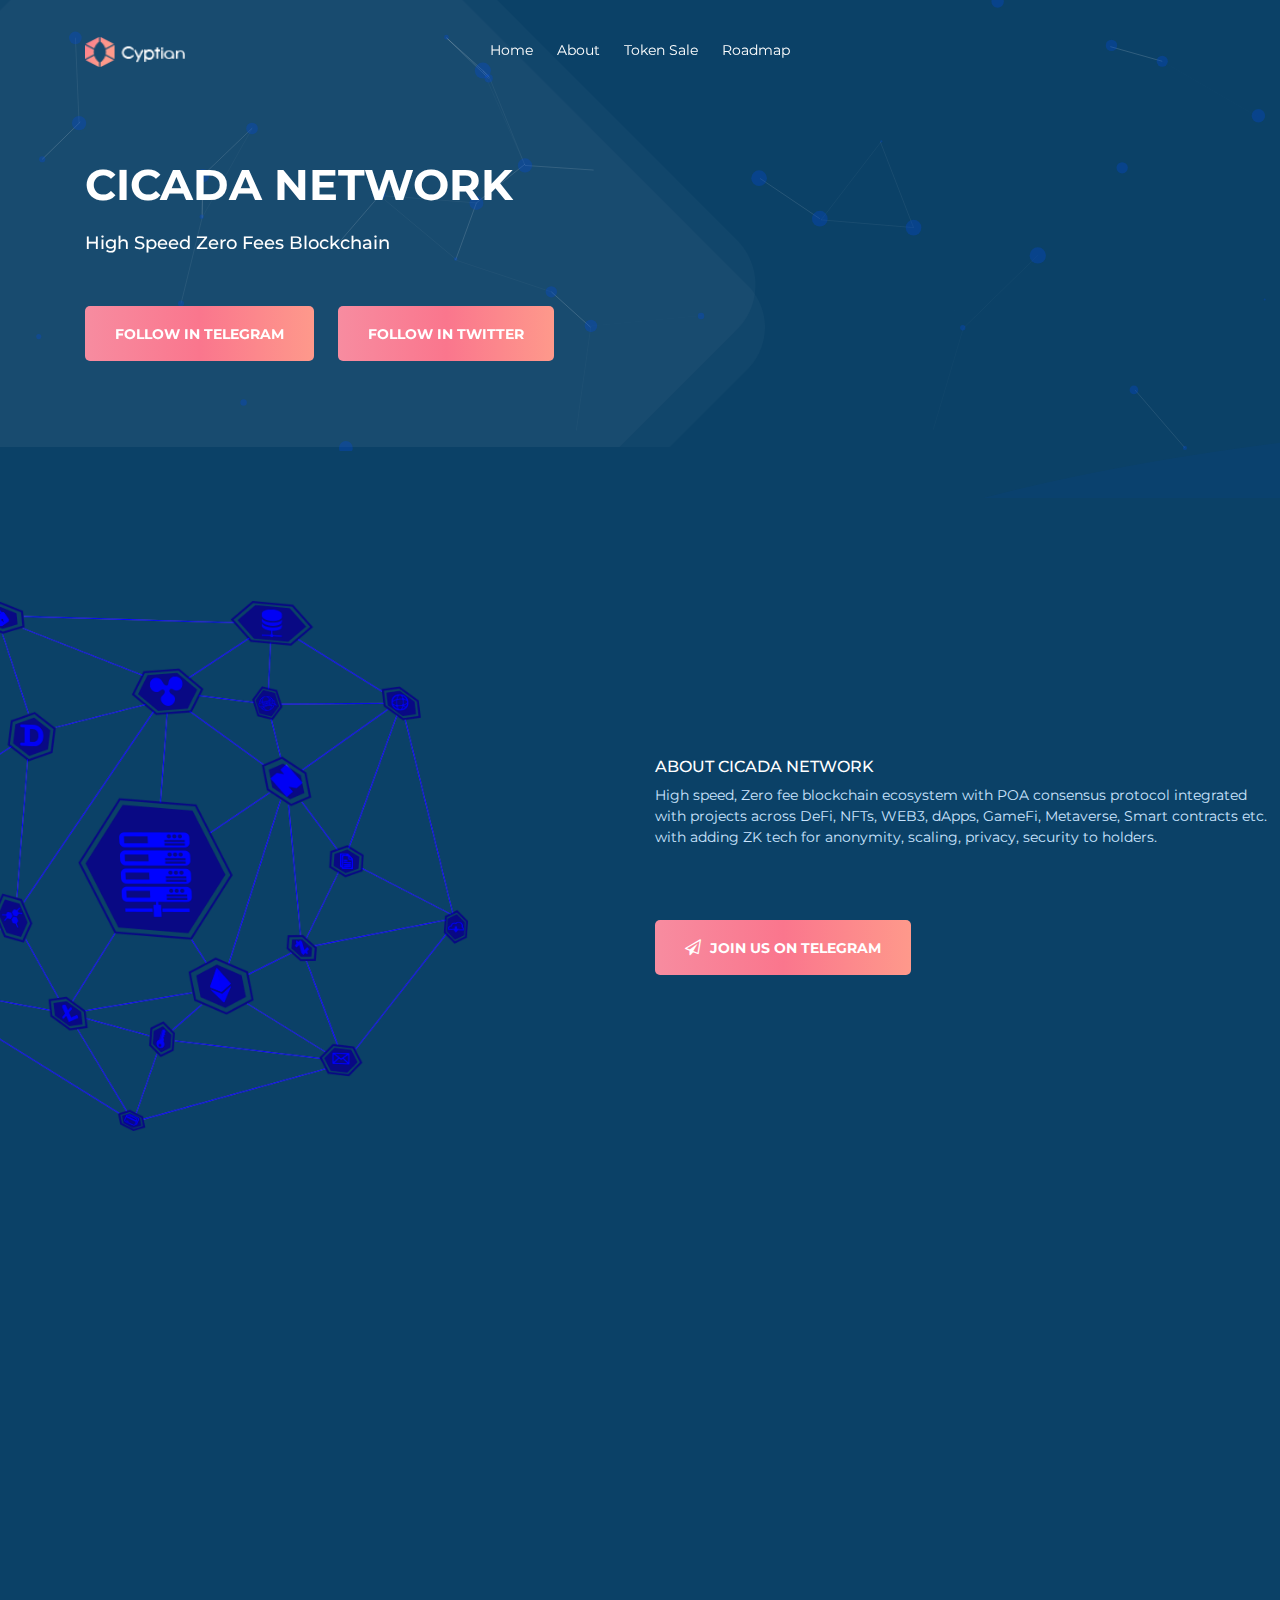
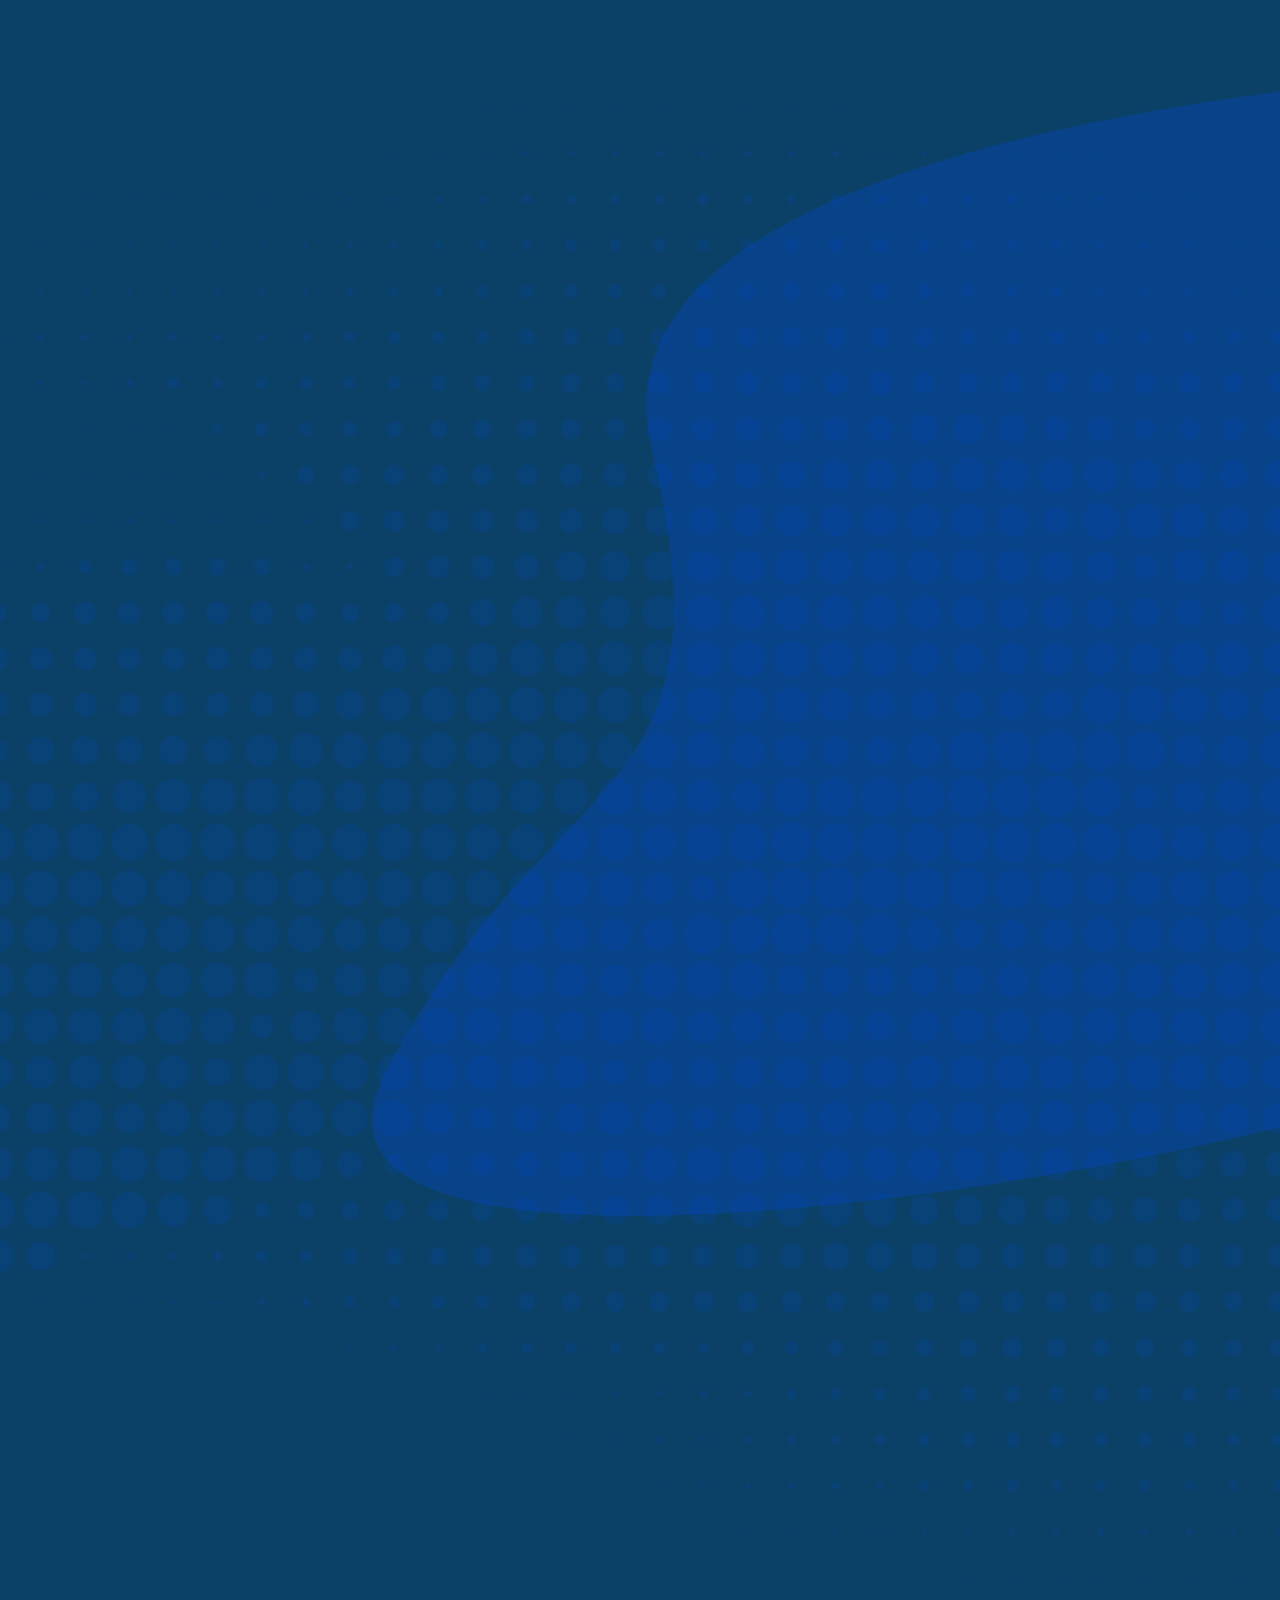
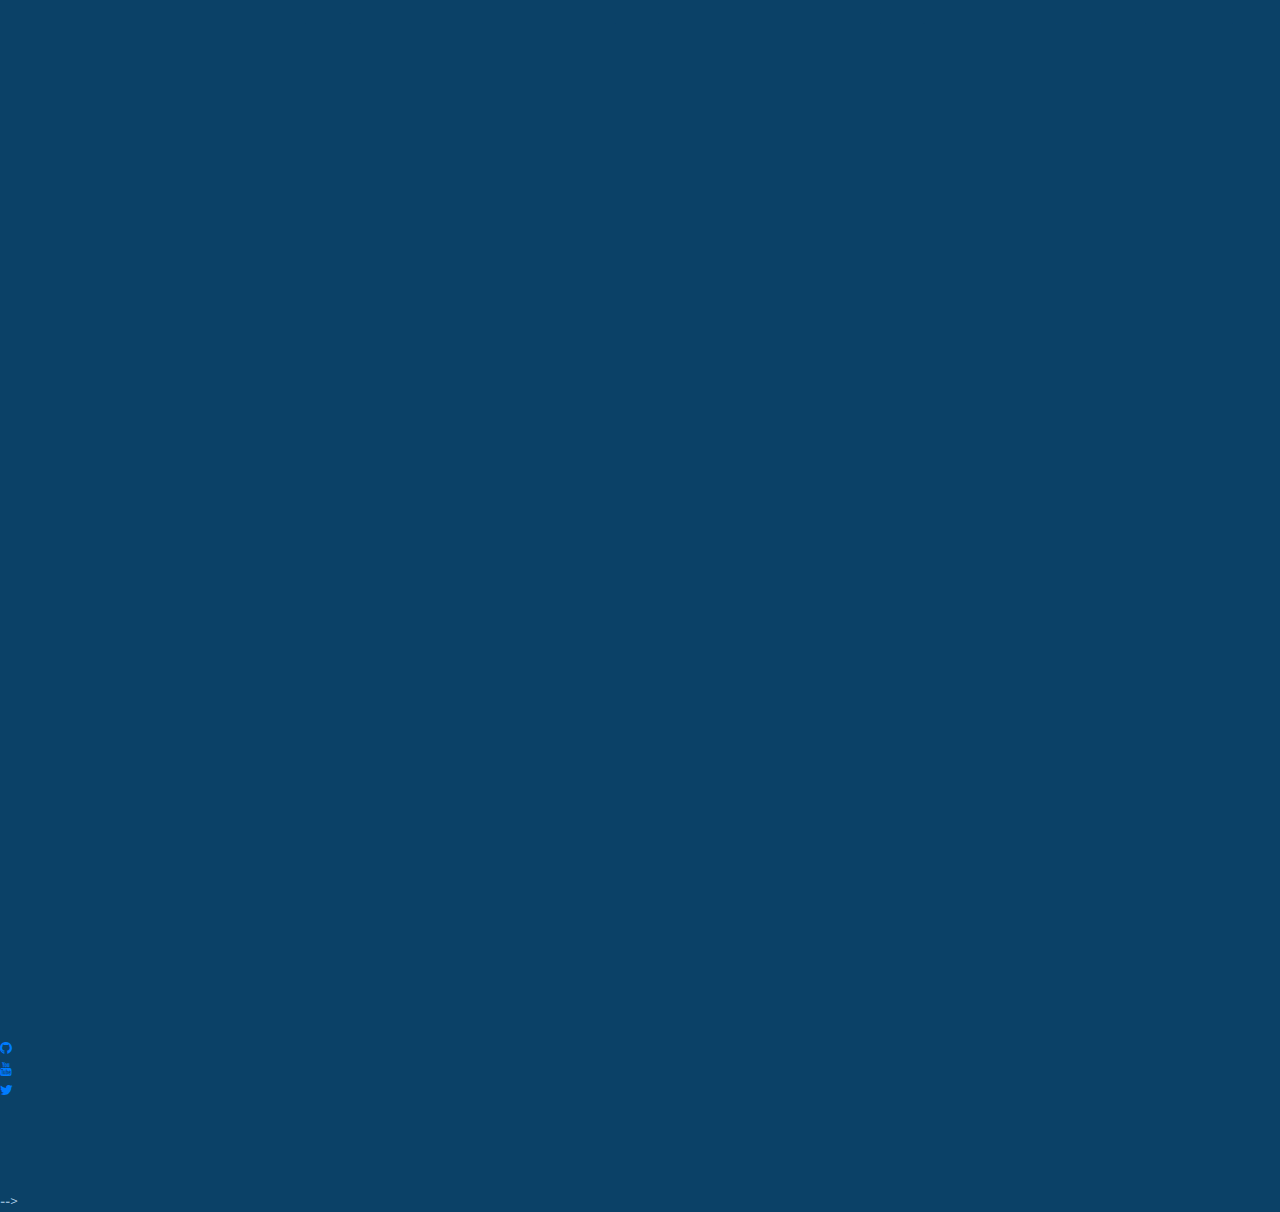
==== index.html @ 03ad87ea "107" ====
<!doctype html>
<html lang="en">
  <head>
    <title>Cyptian</title>
    <!-- Required meta tags -->
    <meta charset="utf-8">
    <meta name="viewport" content="width=device-width, initial-scale=1, shrink-to-fit=no">

    <!-- carousel CSS -->
    <link rel="stylesheet" href="assets/css/owl.carousel.min.css">
    <!--header icon CSS -->
    <link rel="icon" href="assets/img/fabicon.png">
    <!-- animations CSS -->
    <link rel="stylesheet" href="assets/css/animate.min.css">
    <!-- font-awsome CSS -->
    <link rel="stylesheet" href="assets/css/font-awesome.min.css">
    <!-- Bootstrap CSS -->
    <link rel="stylesheet" href="assets/css/bootstrap.min.css">
    <!-- mobile menu CSS -->
    <link rel="stylesheet" href="assets/css/slicknav.min.css">
    <!--css animation-->
    <link rel="stylesheet" href="assets/css/animation.css">
    <!--css animation-->
    <link rel="stylesheet" href="assets/css/material-design-iconic-font.min.css">
    <!-- style CSS -->
    <link rel="stylesheet" href="style.css">
    <!-- responsive CSS -->
    <link rel="stylesheet" href="assets/css/responsive.css">
  </head>
  <body>
    <!--header area start-->
    <div class="header-area wow fadeInDown header-absolate" id="nav" data-0="position:fixed;" data-top-top="position:fixed;top:0;" data-edge-strategy="set">
        <div class="container">
            <div class="row">
                <div class="col-4 d-block d-lg-none">
                    <div class="mobile-menu"></div>
                </div>
                <div class="col-4 col-lg-2 ">
                    <div class="logo-area">
                        <a href="#"><img src="assets/img/logo-top.png" alt=""></a>
                    </div>
                </div>
                <div class="col-4 col-lg-8 d-none d-lg-block">
                    <div class="main-menu text-center">
                        <nav>
                            <ul id="slick-nav">
                                <li><a class="scroll" href="#home">home</a>
                                    <!--<ul>
                                        <li><a href="index.html">Version 1</a></li>
                                        <li><a href="index2.html">Version 2</a></li>
                                        <li><a href="blog.html">blog</a></li>
                                        <li><a href="single-blog.html">single blog</a></li>
                                    </ul>-->
                                </li>
                                <li><a class="scroll" href="#about">About</a>
                                </li>
                                <!--<li><a class="scroll" href="#Paper">White Paper</a></li>-->
                                <li><a class="scroll" href="#token">Token Sale</a></li>
                                <li><a class="scroll" href="#roadmap">Roadmap</a></li>
                                <!--<li><a class="scroll" href="#team">Team</a></li>-->
                                <!--<li><a class="scroll" href="#apps">APP</a></li>-->
                                <!--<li><a class="scroll" href="#faq">FAQ</a></li>-->
                                <!--<li><a class="scroll" href="#contact">Contact</a></li>-->
                            </ul>
                        </nav>
                    </div>
                </div>
                <!--<div class="col-4 col-lg-2 text-right">
                    <a href="#" class="logibtn gradient-btn">login</a>
                </div>-->
                
            </div>
        </div>
    </div>
    <!--header area end-->
    
    <!--welcome area start-->
    <div class="welcome-area v2 wow fadeInUp" id="home">
        <div id="particles-js"></div>
        <div class="container">
            <div class="row">
                <div class="col-12 col-lg-6 align-self-center">
                    <div class="welcome-right">
                        <div class="welcome-text">
                             <h1>CICADA NETWORK </h1>
                            <h4>High Speed Zero Fees Blockchain</h4>
                        </div>
                        <div class="welcome-btn">
                            <a href="#" class="gradient-btn v2 mr-20">Follow in Telegram</a>
                            <a href="#" class="gradient-btn v2">Follow in twitter</a>
                        </div>
                    </div>
                </div>
                <div class="col-12 col-lg-5 offset-1">
                    <!--<div class="v2 welcome-progress">
                        <h4>ico ends in</h4>
                        <div class="progress-time">
                            <div class="row">
                               <div class="col">
                                   <span id="days" class="timeOne"></span>
                                   <h5>days</h5>
                               </div>
                               <div class="col">
                                   <span id="hours" class="timeTwo"></span>
                                   <h5>hours</h5>
                               </div>
                               <div class="col">
                                   <span id="minutes" class="timeTrhee"></span>
                                    <h5>minutes</h5>
                               </div>
                               <div class="col">
                                   <span id="seconds" class="timeFour"></span>
                                   <h5>seconds</h5>
                               </div>
                           </div>
                        </div>
                        <div class="space-10"></div>
                        <div class="prgress-bar">
                            <div class="row">
                                <div class="col">
                                    <div class="single-prgress-w">
                                        <p>goals</p>
                                    </div>
                                </div>
                                <div class="col">
                                    <div class="single-prgress-w text-right">
                                        <p>$ 100 m</p>
                                    </div>
                                </div>
                            </div>
                            <div class="progress v2">
                                <div class="progress-bar" role="progressbar" aria-valuenow="70" aria-valuemin="0" aria-valuemax="100" style="width:70%">
                                  <span class="sr-only">70% Complete</span>
                                </div>
                            </div>
                            <div class="row">
                                <div class="col">
                                    <div class="single-prgress-b">
                                        <p>BTC Collected : 120,250</p>
                                    </div>
                                </div>
                                <div class="col">
                                    <div class="single-prgress-b text-right">
                                        <p>Total : 250,000</p>
                                    </div>
                                </div>
                            </div>
                        </div>
                        <div class="space-10"></div>
                        <a href="#" class="gradient-btn">Invest in ico</a>
                    </div>-->
                </div>
            </div>
        </div>
    </div>
    <!--welcome area end-->

    <!--about area start-->
    <div class="about-area wow fadeInUp v2" id="about">
        <div class="space-30"></div>
        <div class="container">
            <div class="row">
                <!--<div class="col-12 text-center">
                    <div class="heading">
                        <h5>We are featured in</h5>
                    </div>-->
                    <div class="space-30"></div>
                </div>
            </div>
            <!--<div class="row">
                <div class="col-lg-12">
                    <div class="logo-carousel owl-carousel text-center">
                        <div class="single-logo-wrapper">
                            <div class="single-item">
                                <img src="assets/img/c-logo-1.png" alt="">
                            </div>
                        </div>
                        <div class="single-logo-wrapper">
                            <div class="single-item">
                                <img src="assets/img/c-logo-2.png" alt="">
                            </div>
                        </div>
                        <div class="single-logo-wrapper">
                            <div class="single-item">
                                <img src="assets/img/c-logo-3.png" alt="">
                            </div>
                        </div>
                        <div class="single-logo-wrapper">
                            <div class="single-item">
                                <img src="assets/img/c-logo-4.png" alt="">
                            </div>
                        </div>
                        <div class="single-logo-wrapper">
                            <div class="single-item">
                                <img src="assets/img/c-logo-5.png" alt="">
                            </div>
                        </div>
                        <div class="single-logo-wrapper">
                            <div class="single-item">
                                <img src="assets/img/c-logo-3.png" alt="">
                            </div>
                        </div>
                        <div class="single-logo-wrapper">
                            <div class="single-item">
                                <img src="assets/img/c-logo-2.png" alt="">
                            </div>
                        </div>
                        <div class="single-logo-wrapper">
                            <div class="single-item">
                                <img src="assets/img/c-logo-5.png" alt="">
                            </div>
                        </div>
                    </div>
                </div>-->
            </div>
            <div class="space-90"></div>
            <div class="row">
                <div class="col-12 col-md-6">
                    <div class="about-mid-img">
                        <img src="assets/img/about-left.png" alt="">
                    </div>
                </div>
                <div class="col-12 col-md-6 align-self-center">
                    <div class="heading">
                        <h5>About Cicada Network</h5>
                    </div>
                    <div class="about-mid-text">
                        <p>High speed, Zero fee blockchain ecosystem with POA consensus protocol integrated with projects across DeFi, NFTs, WEB3, dApps, GameFi, Metaverse, Smart contracts etc. with adding ZK tech for anonymity, scaling, privacy, security to holders.</p>
                        <div class="space-10"></div>
                        <p></p>
                    </div>
                    <div class="space-30"></div>
                    <a href="#" class="gradient-btn v2 about-btn"> <i class="fa fa-send-o"></i> join us on telegram</a>
                </div>
            </div>
        </div>
        <div class="space-90"></div>
    </div>
    <!--about area end-->

    <!--single about area start-->
    <div class="single-about-area wow fadeInUp">
        <div class="container">
            <div class="row">
                <div class="col-lg-4">
                    <a href="#" class="single-about">
                        <div class="single-about-img">
                            <img src="assets/img/about-icon-1.png" alt="">
                        </div>
                        <div class="single-about-text">
                            <h4>Cicada Chain</h4>
                            <p>High speed, Zero fee blockchain ecosystem with POA consensus protocol integrated with projects across DeFi, NFTs, WEB3, dApps, GameFi, Metaverse, Smart contracts etc. with adding ZK tech for anonymity, scaling, privacy, security to holders.</p>
                        </div>
                    </a>
                </div>
                <div class="col-lg-4">
                    <a href="#" class="single-about">
                        <div class="single-about-img">
                            <img src="assets/img/about-icon-2.png" alt="">
                        </div>
                        <div class="single-about-text">
                            <h4>Wallets</h4>
                            <p>Wallet will secure crypto assets by switching between coldwallet and hotwallet security by limiting the amount of time expose.</p>
                        </div>
                    </a>
                </div>
                <div class="col-lg-4">
                    <a href="#" class="single-about">
                        <div class="single-about-img">
                            <img src="assets/img/about-icon-3.png" alt="">
                        </div>
                        <div class="single-about-text">
                            <h4>Foundation</h4>
                            <p>Foundation funds new innovation from developers that beneficial for overall moonchain ecosystem and new market places. Will announce more after launch.</p>
                        </div>
                    </a>
                </div>
            </div>
        </div>
    </div>
    <!--single about area end-->

    <!--Documentation area start-->
<!--<div class="section-padding wow fadeInUp documentation-area" id="Paper">
        <div class="container">
            <div class="row">
                <div class="col-12 text-center">
                    <div class="heading">
                        <h5>Whitepaper</h5>
                        <div class="space-10"></div>
                        <h1>Download Documentation</h1>
                    </div>
                    <div class="space-60"></div>
                </div>
            </div>
            <div class="row text-center">
                <div class="col-6 col-lg">
                    <div class="single-document">
                        <div class="document-flag">
                            <img src="assets/img/flag-1.png" alt="">
                        </div>
                        <button class="single-document-text">
                            <span>English</span>
                        </button>
                    </div>
                </div>
                <div class="col-6 col-lg">
                    <div class="single-document">
                        <div class="document-flag">
                            <img src="assets/img/flag-2.png" alt="">
                        </div>
                        <button class="single-document-text">
                            <span>Spanish</span>
                        </button>
                    </div>
                </div>
                <div class="col-6 col-lg">
                    <div class="single-document">
                        <div class="document-flag">
                            <img src="assets/img/flag-3.png" alt="">
                        </div>
                        <button class="single-document-text">
                            <span>Russian</span>
                        </button>
                    </div>
                </div>
                <div class="col-6 col-lg">
                    <div class="single-document">
                        <div class="document-flag">
                            <img src="assets/img/flag-4.png" alt="">
                        </div>
                        <button class="single-document-text">
                            <span>Arabic</span>
                        </button>
                    </div>
                </div>
                <div class="col-6 col-lg">
                    <div class="single-document">
                        <div class="document-flag">
                            <img src="assets/img/flag-5.png" alt="">
                        </div>
                        <button class="single-document-text">
                            <span>Portuguese</span>
                        </button>
                    </div>
                </div>
            </div>
        </div>
    </div>-->
    <!--Documentation area end-->
    
    <!--distibution-bg start-->
    <div class="distibution-bg v2"> 
        <!---distibution area start-->
        <div class="distibution wow fadeInUp" id="token">
            <div class="container">
                <div class="row">
                    <div class="col-12 text-center">
                    <div class="heading">
                        <h5>Token Distribution</h5>
                        <div class="space-10"></div>
                        <h1>initial distibution</h1>
                    </div>
                    <div class="space-60"></div>
                </div>
                </div>
                <div class="row">
                    
                    <div class="col-6 text-right">
                        <div class="distibution-svg distibution-svg-1">
                            <img src="assets/img/token-top.png" alt="">
                        </div>
                    </div>
                    <div class="col-6">
                        <div class="distibution-d item-1">
                            <ul>
                                <li class="distibution-list-1"><span>3% </span>staking</li>
                                <li class="distibution-list-2"><span>3% </span>Liquidity Pool</li>
                                <li class="distibution-list-3"><span>5% </span>Branding & Marketing</li>
                                <li class="distibution-list-4"><span>2% </span>Development</li>
                            </ul>
                        </div>
                    </div>
                </div>
                <div class="space-90"></div>
                <div class="row">
                    <div class="col-12 text-center">
                    <div class="heading">
                        <h5>Sale breakdown</h5>
                        <div class="space-10"></div>
                        <h1>Token Sales Contribution</h1>
                    </div>
                    <div class="space-90"></div>
                </div>
                </div>
                <div class="row">
                    <div class="col-2 text-right">
                        <div class="distibution-d distibution-d-2">
                            <ul>
                                <li class="distibution-list-5"><span>40% </span>Partnership & CEX listing</li>
                                <li class="distibution-list-6"><span>35% </span>Pre Sale</li>
                                <li class="distibution-list-7"><span>15% </span>Liquidity Pool</li>
                                <li class="distibution-list-8"><span>7% </span>Private Sale</li>
                            </ul>
                        </div>
                    </div>
                    <div class="col-10">
                        <div class="distibution-svg distibution-svg-2">
                            <img src="assets/img/token-bottom.png" alt="">
                        </div>
                    </div>
                </div>
            </div>
            <div class="space-90"></div>
        </div>
        <!---distibution area end-->
    </div>
    <!--distibution-bg end-->

    <!--roadmap area start-->
    <div class="roadmap-area section-padding wow fadeInUp" id="roadmap">
        <div class="container">
            <div class="row">
                <div class="col-12 text-center">
                    <div class="heading">
                        <h5>history Timeline</h5>
                        <div class="space-10"></div>
                        <h1>Development Roadmap</h1>
                    </div>
                    <div class="space-60 d-none d-sm-block"></div>
                </div>
            </div>
        </div>
        <div class="container">
            <div class="roadmap-carousel owl-carousel">
                <div class="roadmap-item">
                    <div class="single-roadmap text-center road-left">
                        <div class="single-roadmap-img">
                            <img src="assets/img/roadmap-1.png" alt="">
                        </div>
                        <div class="space-30"></div>
                        <div class="roadmap-text">
                            
                            <div class="space-10"></div>
                            <h5>Website Launch</h5>
                            
                        </div>
                    </div>
                </div>
                <div class="roadmap-item align-self-center">
                    <div class="single-roadmap road-right">
                        <div class="row">
                            <div class="col-5 align-self-center">
                                <div class="single-roadmap-img">
                                    <img src="assets/img/roadmap-2.png" alt="">
                                </div>
                            </div>
                            <div class="col-7">
                                <div class="roadmap-text">
                                    
                                    <h5>Private Sale</h5>
                                    
                                </div>
                            </div>
                        </div>
                    </div>
                </div>
                <div class="roadmap-item">
                    <div class="single-roadmap text-center road-left">
                        <div class="single-roadmap-img">
                            <img src="assets/img/roadmap-4.png" alt="">
                        </div>
                        <div class="space-30"></div>
                        <div class="roadmap-text">
                           
                            <div class="space-10"></div>
                            <h5>Influencer Marketing</h5>
                           
                        </div>
                    </div>
                </div>
                <div class="roadmap-item align-self-center">
                    <div class="single-roadmap road-right">
                        <div class="row">
                            <div class="col-5 align-self-center">
                                <div class="single-roadmap-img">
                                    <img src="assets/img/roadmap-5.png" alt="">
                                </div>
                        
                            </div>
                            <div class="col-7">
                                <div class="roadmap-text">
                                   
                                    <h5>Contract Deployment</h5>
                                    
                                </div>
                            </div>
                        </div>
                    </div>
                </div>
                <div class="roadmap-item">
                    <div class="single-roadmap text-center road-left">
                        <div class="single-roadmap-img">
                            <img src="assets/img/roadmap-4.png" alt="">
                        </div>
                        <div class="space-30"></div>
                        <div class="roadmap-text">
                            
                            <div class="space-10"></div>
                            <h5>Pancake-Swap Listing</h5>
                            
                        </div>
                    </div>
                </div>
                <div class="roadmap-item align-self-center">
                    <div class="single-roadmap road-right">
                        <div class="row">
                            <div class="col-5 align-self-center">
                                <div class="single-roadmap-img">
                                    <img src="assets/img/roadmap-5.png" alt="">
                                </div>
                        
                            </div>
                            <div class="col-7">
                                <div class="roadmap-text">
                                    
                                    <h5>Testnet Launch</h5>
                                    
                                </div>
                            </div>
                        </div>
                    </div>
                </div>
            </div>
        </div>
    </div>
    <!--roadmap area end-->

    <!--team-bg-->
    <!--<div class="team-bg">
        <!--team area start-->
        <!--<div class="team-area wow fadeInUp section-padding" id="team">
            <div class="container">
                <div class="row">
                    <div class="col-12 text-center">
                        <div class="heading">
                            <h5>core team</h5>
                            <div class="space-10"></div>
                            <h1>Our Superman</h1>
                        </div>
                        <div class="space-60"></div>
                    </div>
                </div>
                <div class="row text-center">
                    <div class="col-12 col-md-6 col-lg-3">
                        <div class="single-team">
                            <div class="single-team-img">
                                <img src="assets/img/superman-1.jpg" alt="">
                            </div>
                            <div class="space-30"></div>
                            <div class="single-team-content">
                                <h3>William Delisle</h3>
                                <div class="space-10"></div>
                                <h6>FOUNDER & CEO</h6>
                            </div>
                            <div class="space-10"></div>
                            <div class="single-team-social">
                                <ul>
                                    <li><a class="ico-1" href="#"><i class="fa fa-linkedin"></i></a></li>
                                    <li><a class="ico-2" href="#"><i class="fa fa-dribbble"></i></a></li>
                                    <li><a class="ico-3" href="#"><i class="fa fa-twitter "></i></a></li>
                                </ul>
                            </div>
                        </div>
                    </div>
                    <div class="col-12 col-md-6 col-lg-3">
                        <div class="single-team">
                            <div class="single-team-img">
                                <img src="assets/img/superman-2.jpg" alt="">
                            </div>
                            <div class="space-30"></div>
                            <div class="single-team-content">
                                <h3>Julius Book</h3>
                                <div class="space-10"></div>
                                <h6>SOFTWARE ENGINEER</h6>
                            </div>
                            <div class="space-10"></div>
                            <div class="single-team-social">
                                <ul>
                                    <li><a class="ico-1" href="#"><i class="fa fa-linkedin"></i></a></li>
                                    <li><a class="ico-2" href="#"><i class="fa fa-dribbble"></i></a></li>
                                    <li><a class="ico-3" href="#"><i class="fa fa-twitter "></i></a></li>
                                </ul>
                            </div>
                        </div>
                    </div>
                    <div class="col-12 col-md-6 col-lg-3">
                        <div class="single-team">
                            <div class="single-team-img">
                                <img src="assets/img/superman-6.jpg" alt="">
                            </div>
                            <div class="space-30"></div>
                            <div class="single-team-content">
                                <h3>Jessica Blair</h3>
                                <div class="space-10"></div>
                                <h6>MARKETING ANALYST</h6>
                            </div>
                            <div class="space-10"></div>
                            <div class="single-team-social">
                                <ul>
                                    <li><a class="ico-1" href="#"><i class="fa fa-linkedin"></i></a></li>
                                    <li><a class="ico-2" href="#"><i class="fa fa-dribbble"></i></a></li>
                                    <li><a class="ico-3" href="#"><i class="fa fa-twitter "></i></a></li>
                                </ul>
                            </div>
                        </div>
                    </div>
                    <div class="col-12 col-md-6 col-lg-3">
                        <div class="single-team">
                            <div class="single-team-img">
                                <img src="assets/img/superman-7.jpg" alt="">
                            </div>
                            <div class="space-30"></div>
                            <div class="single-team-content">
                                <h3>Nancy Burns</h3>
                                <div class="space-10"></div>
                                <h6>Head of Design</h6>
                            </div>
                            <div class="space-10"></div>
                            <div class="single-team-social">
                                <ul>
                                    <li><a class="ico-1" href="#"><i class="fa fa-linkedin"></i></a></li>
                                    <li><a class="ico-2" href="#"><i class="fa fa-dribbble"></i></a></li>
                                    <li><a class="ico-3" href="#"><i class="fa fa-twitter "></i></a></li>
                                </ul>
                            </div>
                        </div>
                    </div>
                </div>
            </div>
        </div>
        <div class="team-area team small">
            <div class="container">
                <div class="row">
                    <div class="col-12 text-center">
                        <div class="heading">
                            <h5>Advisory  team</h5>
                            <div class="space-10"></div>
                            <h1>Advisory Board</h1>
                        </div>
                        <div class="space-60"></div>
                    </div>
                </div>
                <div class="row text-center">
                    <div class="col-12 col-md-6 col-lg-3">
                        <div class="single-team">
                            <div class="single-team-img">
                                <img src="assets/img/superman-4.jpg" alt="">
                            </div>
                            <div class="space-30"></div>
                            <div class="single-team-content">
                                <h3>Tricia Morgan</h3>
                                <div class="space-10"></div>
                                <h6>ADVISOR</h6>
                            </div>
                            <div class="space-10"></div>
                            <div class="single-team-social">
                                <ul>
                                    <li><a class="ico-1" href="#"><i class="fa fa-linkedin"></i></a></li>
                                    <li><a class="ico-2" href="#"><i class="fa fa-dribbble"></i></a></li>
                                    <li><a class="ico-3" href="#"><i class="fa fa-twitter "></i></a></li>
                                </ul>
                            </div>
                        </div>
                    </div>
                    <div class="col-12 col-md-6 col-lg-3">
                        <div class="single-team">
                            <div class="single-team-img">
                                <img src="assets/img/superman-5.jpg" alt="">
                            </div>
                            <div class="space-30"></div>
                            <div class="single-team-content">
                                <h3>Kent Ransom</h3>
                                <div class="space-10"></div>
                                <h6>ADVISOR</h6>
                            </div>
                            <div class="space-10"></div>
                            <div class="single-team-social">
                                <ul>
                                    <li><a class="ico-1" href="#"><i class="fa fa-linkedin"></i></a></li>
                                    <li><a class="ico-2" href="#"><i class="fa fa-dribbble"></i></a></li>
                                    <li><a class="ico-3" href="#"><i class="fa fa-twitter "></i></a></li>
                                </ul>
                            </div>
                        </div>
                    </div>
                    <div class="col-12 col-md-6 col-lg-3">
                        <div class="single-team">
                            <div class="single-team-img">
                                <img src="assets/img/superman-6.jpg" alt="">
                            </div>
                            <div class="space-30"></div>
                            <div class="single-team-content">
                                <h3>Edward Schultz</h3>
                                <div class="space-10"></div>
                                <h6>ADVISOR</h6>
                            </div>
                            <div class="space-10"></div>
                            <div class="single-team-social">
                                <ul>
                                    <li><a class="ico-1" href="#"><i class="fa fa-linkedin"></i></a></li>
                                    <li><a class="ico-2" href="#"><i class="fa fa-dribbble"></i></a></li>
                                    <li><a class="ico-3" href="#"><i class="fa fa-twitter "></i></a></li>
                                </ul>
                            </div>
                        </div>
                    </div>
                    <div class="col-12 col-md-6 col-lg-3">
                        <div class="single-team">
                            <div class="single-team-img">
                                <img src="assets/img/superman-7.jpg" alt="">
                            </div>
                            <div class="space-30"></div>
                            <div class="single-team-content">
                                <h3>Betty Cyr</h3>
                                <div class="space-10"></div>
                                <h6>ADVISOR</h6>
                            </div>
                            <div class="space-10"></div>
                            <div class="single-team-social">
                                <ul>
                                    <li><a class="ico-1" href="#"><i class="fa fa-linkedin"></i></a></li>
                                    <li><a class="ico-2" href="#"><i class="fa fa-dribbble"></i></a></li>
                                    <li><a class="ico-3" href="#"><i class="fa fa-twitter "></i></a></li>
                                </ul>
                            </div>
                        </div>
                    </div>
                </div>
            </div>
            <div class="space-30"></div>
        </div>
        <!--team area end-->

        <!--apps area start-->
        <!--<div class="apps-area section-padding wow fadeInUp" id="apps">
            <div class="container">
                <div class="row">
                    <div class="col-12 col-lg-5 offset-1 align-self-center">
                        <div class="heading">
                            <h5>Advisory  team</h5>
                            <h1>Advisory Board</h1>
                            <div class="space-20"></div>
                            <p>Swimming hundreds of feet beneath the ocean’s surface in many parts of the world are prolific architects called giant larvaceans. These zooplankton are not particularly giant themselves  but every day, they construct one or more spacious houses that can exceed . </p>
                            <p>The recording starts with the patter of a summer squall. Later, a drifting tone like that of a not-quite-tuned-in radio station rises and for a while drowns out the patter.</p>
                        </div>
                        <div class="space-30"></div>
                        <a href="#" class="gradient-btn apps-btn"> <i class="zmdi zmdi-google-play"></i>Google Playstore</a>

                        <a href="#" class="gradient-btn apps-btn apps-btn-2"> <i class="zmdi zmdi-apple"></i>Apple Appstore</a>
                    </div>
                    <div class="col-12 col-lg-5 offset-1">
                        <div class="apps-img">
                            <img src="assets/img/Mobile.png" alt="">
                        </div>
                    </div>
                </div>
            </div>
        </div>-->
        <!--apps area end-->

        <!--faq area start-->
        <!--<div class="faq-area wow fadeInUp v2" id="faq">
            <div class="container">
                <div class="row">
                    <div class="col-12 text-center">
                    <div class="heading">
                        <h5>faq</h5>
                        <div class="space-10"></div>
                        <h1>Frequently Asked Questions </h1>
                    </div>
                    <div class="space-60"></div>
                </div>
                </div>
                <div class="row">
                    <div class="col-12 text-center">
                        <div class="faq-list">
                            <ul class="nav nav-pills" id="pills-tab">
                                <li><a class="active" data-toggle="pill" href="#one">General Questions</a></li>
                                <li><a data-toggle="pill" href="#two">ico</a></li>
                                <li><a data-toggle="pill" href="#three">token</a></li>
                                <li><a data-toggle="pill" href="#four">Cryptocurrency</a></li>
                            </ul>
                        </div>
                    </div>
                </div>
                <div class="space-50"></div>
            </div>
                <div class="tab-content">
                    <div class="tab-pane fade show active" id="one" role="tabpanel">
                        <div class="container">
                            <div class="row">
                                <div class="col-12 col-md-10 offset-1">
                                    <div class="faq-collups">
                                        <div id="accordion">
                                            <div class="card">
                                                <div class="card-header">
                                                    <h5 class="mb-0">
                                                    <button class="btn btn-link" data-toggle="collapse" data-target="#collapse1" aria-expanded="true">
                                                    How to trade cryptocurrencies ?
                                                    </button>
                                                    </h5>
                                                </div>

                                                <div id="collapse1" class="collapse show" data-parent="#accordion">
                                                <div class="card-body">
                                                <p>A putrid, nicotine-shaded mist loomed over Beijing on Thursday after a massive sandstorm slammed into the Chinese capital bringing the latest airpocalypse to this smog-choked city. Dozens of flights were reportedly cancelled at Beijing’s airport, the world’s second busiest, and authorities urged residents to stay indoors after levels of PM10, a tiny inhalable particle linked to a variety of lung complaints.</p>
                                                </div>
                                                </div>
                                            </div>
                                            <div class="card">
                                                <div class="card-header">
                                                    <h5 class="mb-0">
                                                    <button class="btn btn-link" data-toggle="collapse" data-target="#collapse2" aria-expanded="false">
                                                    The risks of investing in ICO ?
                                                    </button>
                                                    </h5>
                                                </div>

                                                <div id="collapse2" class="collapse" data-parent="#accordion">
                                                <div class="card-body">
                                                <p>A putrid, nicotine-shaded mist loomed over Beijing on Thursday after a massive sandstorm slammed into the Chinese capital bringing the latest airpocalypse to this smog-choked city. Dozens of flights were reportedly cancelled at Beijing’s airport, the world’s second busiest, and authorities urged residents to stay indoors after levels of PM10, a tiny inhalable particle linked to a variety of lung complaints.</p>
                                                </div>
                                                </div>
                                            </div>
                                            <div class="card">
                                                <div class="card-header">
                                                    <h5 class="mb-0">
                                                    <button class="btn btn-link" data-toggle="collapse" data-target="#collapse3" aria-expanded="false">
                                                    How to run an ICO ? Why should you invest ?
                                                    </button>
                                                    </h5>
                                                </div>

                                                <div id="collapse3" class="collapse" data-parent="#accordion">
                                                <div class="card-body">
                                                <p>A putrid, nicotine-shaded mist loomed over Beijing on Thursday after a massive sandstorm slammed into the Chinese capital bringing the latest airpocalypse to this smog-choked city. Dozens of flights were reportedly cancelled at Beijing’s airport, the world’s second busiest, and authorities urged residents to stay indoors after levels of PM10, a tiny inhalable particle linked to a variety of lung complaints.</p>
                                                </div>
                                                </div>
                                            </div>
                                            <div class="card">
                                                <div class="card-header">
                                                    <h5 class="mb-0">
                                                    <button class="btn btn-link" data-toggle="collapse" data-target="#collapse4" aria-expanded="false">
                                                    If you could have any kind of pet, what would you choose?
                                                    </button>
                                                    </h5>
                                                </div>

                                                <div id="collapse4" class="collapse" data-parent="#accordion">
                                                <div class="card-body">
                                                <p>A putrid, nicotine-shaded mist loomed over Beijing on Thursday after a massive sandstorm slammed into the Chinese capital bringing the latest airpocalypse to this smog-choked city. Dozens of flights were reportedly cancelled at Beijing’s airport, the world’s second busiest, and authorities urged residents to stay indoors after levels of PM10, a tiny inhalable particle linked to a variety of lung complaints.</p>
                                                </div>
                                                </div>
                                            </div>
                                        </div>
                                    </div>
                                </div>
                            </div>
                        </div>
                    </div>
                    <div class="tab-pane fade" id="two" role="tabpanel">
                        <div class="container">
                            <div class="row">
                                <div class="col-10 offset-1">
                                    <div class="faq-collups">
                                        <div id="parrent2">
                                            <div class="card">
                                                <div class="card-header">
                                                    <h5 class="mb-0">
                                                    <button class="btn btn-link" data-toggle="collapse" data-target="#collapse5" aria-expanded="true">
                                                    How to trade cryptocurrencies ?
                                                    </button>
                                                    </h5>
                                                </div>

                                                <div id="collapse5" class="collapse show" data-parent="#parrent2">
                                                <div class="card-body">
                                                <p>A putrid, nicotine-shaded mist loomed over Beijing on Thursday after a massive sandstorm slammed into the Chinese capital bringing the latest airpocalypse to this smog-choked city. Dozens of flights were reportedly cancelled at Beijing’s airport, the world’s second busiest, and authorities urged residents to stay indoors after levels of PM10, a tiny inhalable particle linked to a variety of lung complaints.</p>
                                                </div>
                                                </div>
                                            </div>
                                            <div class="card">
                                                <div class="card-header">
                                                    <h5 class="mb-0">
                                                    <button class="btn btn-link" data-toggle="collapse" data-target="#collapse6" aria-expanded="false">
                                                    The risks of investing in ICO ?
                                                    </button>
                                                    </h5>
                                                </div>

                                                <div id="collapse6" class="collapse" data-parent="#parrent2">
                                                <div class="card-body">
                                                <p>A putrid, nicotine-shaded mist loomed over Beijing on Thursday after a massive sandstorm slammed into the Chinese capital bringing the latest airpocalypse to this smog-choked city. Dozens of flights were reportedly cancelled at Beijing’s airport, the world’s second busiest, and authorities urged residents to stay indoors after levels of PM10, a tiny inhalable particle linked to a variety of lung complaints.</p>
                                                </div>
                                                </div>
                                            </div>
                                            <div class="card">
                                                <div class="card-header">
                                                    <h5 class="mb-0">
                                                    <button class="btn btn-link" data-toggle="collapse" data-target="#collapse7" aria-expanded="false">
                                                    How to run an ICO ? Why should you invest ?
                                                    </button>
                                                    </h5>
                                                </div>

                                                <div id="collapse7" class="collapse" data-parent="#parrent2">
                                                <div class="card-body">
                                                <p>A putrid, nicotine-shaded mist loomed over Beijing on Thursday after a massive sandstorm slammed into the Chinese capital bringing the latest airpocalypse to this smog-choked city. Dozens of flights were reportedly cancelled at Beijing’s airport, the world’s second busiest, and authorities urged residents to stay indoors after levels of PM10, a tiny inhalable particle linked to a variety of lung complaints.</p>
                                                </div>
                                                </div>
                                            </div>
                                            <div class="card">
                                                <div class="card-header">
                                                    <h5 class="mb-0">
                                                    <button class="btn btn-link" data-toggle="collapse" data-target="#collapse8" aria-expanded="false">
                                                    If you could have any kind of pet, what would you choose?
                                                    </button>
                                                    </h5>
                                                </div>

                                                <div id="collapse8" class="collapse" data-parent="#parrent2">
                                                <div class="card-body">
                                                <p>A putrid, nicotine-shaded mist loomed over Beijing on Thursday after a massive sandstorm slammed into the Chinese capital bringing the latest airpocalypse to this smog-choked city. Dozens of flights were reportedly cancelled at Beijing’s airport, the world’s second busiest, and authorities urged residents to stay indoors after levels of PM10, a tiny inhalable particle linked to a variety of lung complaints.</p>
                                                </div>
                                                </div>
                                            </div>
                                        </div>
                                    </div>
                                </div>
                            </div>
                        </div>
                    </div>
                    <div class="tab-pane fade" id="three" role="tabpanel">
                        <div class="container">
                            <div class="row">
                                <div class="col-10 offset-1">
                                    <div class="faq-collups">
                                        <div id="parrent3">
                                            <div class="card">
                                                <div class="card-header">
                                                    <h5 class="mb-0">
                                                    <button class="btn btn-link" data-toggle="collapse" data-target="#collapse9" aria-expanded="true">
                                                    How to trade cryptocurrencies ?
                                                    </button>
                                                    </h5>
                                                </div>

                                                <div id="collapse9" class="collapse show" data-parent="#parrent3">
                                                <div class="card-body">
                                                <p>A putrid, nicotine-shaded mist loomed over Beijing on Thursday after a massive sandstorm slammed into the Chinese capital bringing the latest airpocalypse to this smog-choked city. Dozens of flights were reportedly cancelled at Beijing’s airport, the world’s second busiest, and authorities urged residents to stay indoors after levels of PM10, a tiny inhalable particle linked to a variety of lung complaints.</p>
                                                </div>
                                                </div>
                                            </div>
                                            <div class="card">
                                                <div class="card-header">
                                                    <h5 class="mb-0">
                                                    <button class="btn btn-link" data-toggle="collapse" data-target="#collapse10" aria-expanded="false">
                                                    The risks of investing in ICO ?
                                                    </button>
                                                    </h5>
                                                </div>

                                                <div id="collapse10" class="collapse" data-parent="#parrent3">
                                                <div class="card-body">
                                                <p>A putrid, nicotine-shaded mist loomed over Beijing on Thursday after a massive sandstorm slammed into the Chinese capital bringing the latest airpocalypse to this smog-choked city. Dozens of flights were reportedly cancelled at Beijing’s airport, the world’s second busiest, and authorities urged residents to stay indoors after levels of PM10, a tiny inhalable particle linked to a variety of lung complaints.</p>
                                                </div>
                                                </div>
                                            </div>
                                            <div class="card">
                                                <div class="card-header">
                                                    <h5 class="mb-0">
                                                    <button class="btn btn-link" data-toggle="collapse" data-target="#collapse11" aria-expanded="false">
                                                    How to run an ICO ? Why should you invest ?
                                                    </button>
                                                    </h5>
                                                </div>

                                                <div id="collapse11" class="collapse" data-parent="#parrent3">
                                                <div class="card-body">
                                                <p>A putrid, nicotine-shaded mist loomed over Beijing on Thursday after a massive sandstorm slammed into the Chinese capital bringing the latest airpocalypse to this smog-choked city. Dozens of flights were reportedly cancelled at Beijing’s airport, the world’s second busiest, and authorities urged residents to stay indoors after levels of PM10, a tiny inhalable particle linked to a variety of lung complaints.</p>
                                                </div>
                                                </div>
                                            </div>
                                            <div class="card">
                                                <div class="card-header">
                                                    <h5 class="mb-0">
                                                    <button class="btn btn-link" data-toggle="collapse" data-target="#collapse12" aria-expanded="false">
                                                    If you could have any kind of pet, what would you choose?
                                                    </button>
                                                    </h5>
                                                </div>

                                                <div id="collapse12" class="collapse" data-parent="#parrent3">
                                                <div class="card-body">
                                                <p>A putrid, nicotine-shaded mist loomed over Beijing on Thursday after a massive sandstorm slammed into the Chinese capital bringing the latest airpocalypse to this smog-choked city. Dozens of flights were reportedly cancelled at Beijing’s airport, the world’s second busiest, and authorities urged residents to stay indoors after levels of PM10, a tiny inhalable particle linked to a variety of lung complaints.</p>
                                                </div>
                                                </div>
                                            </div>
                                        </div>
                                    </div>
                                </div>
                            </div>
                        </div>
                    </div>
                    <div class="tab-pane fade" id="four" role="tabpanel">
                        <div class="container">
                            <div class="row">
                                <div class="col-10 offset-1">
                                    <div class="faq-collups">
                                        <div id="parrent4">
                                            <div class="card">
                                                <div class="card-header">
                                                    <h5 class="mb-0">
                                                    <button class="btn btn-link" data-toggle="collapse" data-target="#collapse13" aria-expanded="true">
                                                    How to trade cryptocurrencies ?
                                                    </button>
                                                    </h5>
                                                </div>

                                                <div id="collapse13" class="collapse show"  data-parent="#parrent4">
                                                <div class="card-body">
                                                <p>A putrid, nicotine-shaded mist loomed over Beijing on Thursday after a massive sandstorm slammed into the Chinese capital bringing the latest airpocalypse to this smog-choked city. Dozens of flights were reportedly cancelled at Beijing’s airport, the world’s second busiest, and authorities urged residents to stay indoors after levels of PM10, a tiny inhalable particle linked to a variety of lung complaints.</p>
                                                </div>
                                                </div>
                                            </div>
                                            <div class="card">
                                                <div class="card-header">
                                                    <h5 class="mb-0">
                                                    <button class="btn btn-link" data-toggle="collapse" data-target="#collapse14" aria-expanded="false">
                                                    The risks of investing in ICO ?
                                                    </button>
                                                    </h5>
                                                </div>

                                                <div id="collapse14" class="collapse" data-parent="#parrent4">
                                                <div class="card-body">
                                                <p>A putrid, nicotine-shaded mist loomed over Beijing on Thursday after a massive sandstorm slammed into the Chinese capital bringing the latest airpocalypse to this smog-choked city. Dozens of flights were reportedly cancelled at Beijing’s airport, the world’s second busiest, and authorities urged residents to stay indoors after levels of PM10, a tiny inhalable particle linked to a variety of lung complaints.</p>
                                                </div>
                                                </div>
                                            </div>
                                            <div class="card">
                                                <div class="card-header">
                                                    <h5 class="mb-0">
                                                    <button class="btn btn-link" data-toggle="collapse" data-target="#collapse15" aria-expanded="false">
                                                    How to run an ICO ? Why should you invest ?
                                                    </button>
                                                    </h5>
                                                </div>

                                                <div id="collapse15" class="collapse" data-parent="#parrent4">
                                                <div class="card-body">
                                                <p>A putrid, nicotine-shaded mist loomed over Beijing on Thursday after a massive sandstorm slammed into the Chinese capital bringing the latest airpocalypse to this smog-choked city. Dozens of flights were reportedly cancelled at Beijing’s airport, the world’s second busiest, and authorities urged residents to stay indoors after levels of PM10, a tiny inhalable particle linked to a variety of lung complaints.</p>
                                                </div>
                                                </div>
                                            </div>
                                            <div class="card">
                                                <div class="card-header">
                                                    <h5 class="mb-0">
                                                    <button class="btn btn-link" data-toggle="collapse" data-target="#collapse16" aria-expanded="false">
                                                    If you could have any kind of pet, what would you choose?
                                                    </button>
                                                    </h5>
                                                </div>

                                                <div id="collapse16" class="collapse" data-parent="#parrent4">
                                                <div class="card-body">
                                                <p>A putrid, nicotine-shaded mist loomed over Beijing on Thursday after a massive sandstorm slammed into the Chinese capital bringing the latest airpocalypse to this smog-choked city. Dozens of flights were reportedly cancelled at Beijing’s airport, the world’s second busiest, and authorities urged residents to stay indoors after levels of PM10, a tiny inhalable particle linked to a variety of lung complaints.</p>
                                                </div>
                                                </div>
                                            </div>
                                        </div>
                                    </div>
                                </div>
                            </div>
                        </div>
                    </div>
                </div>
            <div class="space-90"></div>
        </div>-->
        <!--faq area end-->
    <!--</div>-->
    <!--team bg area end-->

    <!--community area start-->
    <!--<div class="community-area v2 wow fadeInUp section-padding" id="contact">
        <div class="container">
            <div class="row">
                <div class="col-12 text-center">
                    <div class="heading">
                        <h5>contact</h5>
                        <div class="space-10"></div>
                        <h1>Drop Your Message</h1>
                    </div>
                    <div class="space-60"></div>
                </div>
            </div>
            <div class="row">
                <div class="col-lg-5 offset-2">
                    <div class="contact-form">
                        <form action="#">
                            <input type="text" placeholder="your name">
                            <div class="space-20"></div>
                            <input type="email" placeholder="your email">
                            <div class="space-20"></div>
                            <textarea name="text" id="message" cols="30" placeholder="Write your message" rows="5"></textarea>
                        </form>
                        <div class="space-20"></div>
                        <a href="#" class="gradient-btn v2">Send message</a>
                    </div>
                </div>
                <div class="col-lg-5">
                    <div class="contact-details">
                        <div class="single-details">
                            <small>For general enquires</small>
                            <div class="space-10"></div>
                            <a href="#">info@cyptian.com</a>
                        </div>
                        <div class="space-30"></div>
                        <div class="single-details">
                            <small>For general enquires</small>
                            <div class="space-10"></div>
                            <a href="#">info@cyptian.com</a>
                        </div>
                        <div class="space-30"></div>
                        <div class="single-details">
                            <small>anything else? just call us</small>
                            <div class="space-10"></div>
                            <a href="#">22588 268 2563 584</a>
                        </div>
                    </div>
                </div>
            </div>-->
            <!--<div class="space-90"></div>
            <div class="row">
                <div class="col-12 text-center">
                    <div class="heading">
                        <h1>Join our community</h1>
                    </div>
                    <div class="space-60"></div>
                </div>
            </div>-->
            <!--<div class="row">
                <div class="col-10">
                    <div class="single-community text-center">
                        <ul>
                            <li>
                            <!--<a class="google-plus" href="#"><i class="fa fa-google-plus"></i></a> </li>-->
                            <!--<li><a class="linkedin" href="#"><i class="fa fa-linkedin"></i></a></li>-->
                            <!--<li><a class="dribbble" href="#"><i class="fa fa-dribbble"></i></a></li>-->
                            <li><a class="github" href="#"><i class="fa fa-github"></i></a></li>
                            <!--<li><a class="behance" href="#"><i class="fa fa-behance"></i></a></li>-->
                            <li><a class="youtube" href="#"><i class="fa fa-youtube"></i></a></li>
                            <li><a class="twitter" href="#"><i class="fa fa-twitter"></i></a></li>
                            <!--<li><a class="flickr" href="#"><i class="fa fa-flickr"></i></a></li>-->
                        </ul>
                    </div>
                </div>
            </div>
        </div>
        <div class="space-90"></div>-->
        
        <!--footer area start-->
        <!--<div class="footera-area wow fadeInDown">
            <div class="container">
                <div class="row">
                    <div class="col-12 col-sm-6 col-lg-4">
                        <div class="single-footer">
                            <div class="logo-area footer">
                                <a href="#"><img src="assets/img/logo-top.png" alt=""></a>
                            </div>
                            <div class="space-20"></div>
                            <p>Swimming hundreds of feet beneath the ocean’s surface in many parts of the world are prolific architects called giant larvaceans. </p>
                            <div class="space-10"></div>
                        </div>
                    </div>
                    <div class="col-12 col-sm-6 col-lg-2">
                        <div class="single-footer">
                            <ul>
                                <li><a href="#">About</a></li>
                                <li><a href="#">Token Sale</a></li>
                                <li><a href="#">Roadmap</a></li>
                                <li><a href="#">Contact</a></li>
                            </ul>
                        </div>
                    </div>
                    <div class="col-6 col-lg-2">
                        <div class="single-footer">
                            <ul>
                                <li><a href="#">White Paper</a></li>
                                <li><a href="#">Team</a></li>
                                <li><a href="#">APP</a></li>
                                <li><a href="#">FAQ</a></li>
                            </ul>
                        </div>
                    </div>
                    <div class="col-12 col-sm-6 col-lg-4">
                        <div class="single-footer">
                            <p>Subscribe to our Newsletter</p>
                            <div class="space-20"></div>
                            <div class="footer-form v2">
                                <form action="#">
                                    <input type="email" placeholder="Email Address">
                                    <a href="" class="gradient-btn subscribe">GO</a>
                                </form>
                            </div>
                        </div>
                    </div>
                </div>
            </div>
        </div>
        <!--footer area end-->
    </div>
    <!--community area end-->

    <!-- jquery 2.2.4 js-->
    <script src="assets/js/jquery-2.2.4.min.js"></script>
    <!-- popper js-->
    <script src="assets/js/popper.js"></script>
    <!-- carousel js-->
    <script src="assets/js/owl.carousel.min.js"></script>
    <!-- wow js-->
    <script src="assets/js/wow.min.js"></script>
    <!-- bootstrap js-->
    <script src="assets/js/bootstrap.min.js"></script>
    <!--skroller js-->
    <script src="assets/js/skrollr.min.js"></script>
    <!--mobile menu js-->
    <script src="assets/js/jquery.slicknav.min.js"></script>
    <!--particle s-->
    <script src="assets/js/particles.min.js"></script>
    <!-- main js-->
    <script src="assets/js/main.js"></script>

  </body>
</html>
---- assets/css/animation.css ----
/*! * Animate.css - Copyright (c) 2017 Daniel Eden */
.animated{animation-duration:1s;animation-fill-mode:both}.animated.infinite{animation-iteration-count:infinite}.animated.hinge{animation-duration:2s}.animated.bounceIn,.animated.bounceOut,.animated.flipOutX,.animated.flipOutY{animation-duration:.75s}@keyframes bounce{20%,53%,80%,from,to{animation-timing-function:cubic-bezier(.215,.61,.355,1);transform:translate3d(0,0,0)}40%,43%{animation-timing-function:cubic-bezier(.755,.050,.855,.060);transform:translate3d(0,-30px,0)}70%{animation-timing-function:cubic-bezier(.755,.050,.855,.060);transform:translate3d(0,-15px,0)}90%{transform:translate3d(0,-4px,0)}}.bounce{animation-name:bounce;transform-origin:center bottom}@keyframes flash{50%,from,to{opacity:1}25%,75%{opacity:0}}.flash{animation-name:flash}@keyframes pulse{from,to{transform:scale3d(1,1,1)}50%{transform:scale3d(1.05,1.05,1.05)}}.pulse{animation-name:pulse}@keyframes rubberBand{from,to{transform:scale3d(1,1,1)}30%{transform:scale3d(1.25,.75,1)}40%{transform:scale3d(.75,1.25,1)}50%{transform:scale3d(1.15,.85,1)}65%{transform:scale3d(.95,1.05,1)}75%{transform:scale3d(1.05,.95,1)}}.rubberBand{animation-name:rubberBand}@keyframes shake{from,to{transform:translate3d(0,0,0)}10%,30%,50%,70%,90%{transform:translate3d(-10px,0,0)}20%,40%,60%,80%{transform:translate3d(10px,0,0)}}.shake{animation-name:shake}@keyframes headShake{0%{transform:translateX(0)}6.5%{transform:translateX(-6px) rotateY(-9deg)}18.5%{transform:translateX(5px) rotateY(7deg)}31.5%{transform:translateX(-3px) rotateY(-5deg)}43.5%{transform:translateX(2px) rotateY(3deg)}50%{transform:translateX(0)}}.headShake{animation-timing-function:ease-in-out;animation-name:headShake}@keyframes swing{20%{transform:rotate3d(0,0,1,15deg)}40%{transform:rotate3d(0,0,1,-10deg)}60%{transform:rotate3d(0,0,1,5deg)}80%{transform:rotate3d(0,0,1,-5deg)}to{transform:rotate3d(0,0,1,0deg)}}.swing{transform-origin:top center;animation-name:swing}@keyframes tada{from,to{transform:scale3d(1,1,1)}10%,20%{transform:scale3d(.9,.9,.9) rotate3d(0,0,1,-3deg)}30%,50%,70%,90%{transform:scale3d(1.1,1.1,1.1) rotate3d(0,0,1,3deg)}40%,60%,80%{transform:scale3d(1.1,1.1,1.1) rotate3d(0,0,1,-3deg)}}.tada{animation-name:tada}@keyframes wobble{from,to{transform:none}15%{transform:translate3d(-25%,0,0) rotate3d(0,0,1,-5deg)}30%{transform:translate3d(20%,0,0) rotate3d(0,0,1,3deg)}45%{transform:translate3d(-15%,0,0) rotate3d(0,0,1,-3deg)}60%{transform:translate3d(10%,0,0) rotate3d(0,0,1,2deg)}75%{transform:translate3d(-5%,0,0) rotate3d(0,0,1,-1deg)}}.wobble{animation-name:wobble}@keyframes jello{11.1%,from,to{transform:none}22.2%{transform:skewX(-12.5deg) skewY(-12.5deg)}33.3%{transform:skewX(6.25deg) skewY(6.25deg)}44.4%{transform:skewX(-3.125deg) skewY(-3.125deg)}55.5%{transform:skewX(1.5625deg) skewY(1.5625deg)}66.6%{transform:skewX(-.78125deg) skewY(-.78125deg)}77.7%{transform:skewX(.390625deg) skewY(.390625deg)}88.8%{transform:skewX(-.1953125deg) skewY(-.1953125deg)}}.jello{animation-name:jello;transform-origin:center}@keyframes bounceIn{20%,40%,60%,80%,from,to{animation-timing-function:cubic-bezier(.215,.61,.355,1)}0%{opacity:0;transform:scale3d(.3,.3,.3)}20%{transform:scale3d(1.1,1.1,1.1)}40%{transform:scale3d(.9,.9,.9)}60%{opacity:1;transform:scale3d(1.03,1.03,1.03)}80%{transform:scale3d(.97,.97,.97)}to{opacity:1;transform:scale3d(1,1,1)}}.bounceIn{animation-name:bounceIn}@keyframes bounceInDown{60%,75%,90%,from,to{animation-timing-function:cubic-bezier(.215,.61,.355,1)}0%{opacity:0;transform:translate3d(0,-3000px,0)}60%{opacity:1;transform:translate3d(0,25px,0)}75%{transform:translate3d(0,-10px,0)}90%{transform:translate3d(0,5px,0)}to{transform:none}}.bounceInDown{animation-name:bounceInDown}@keyframes bounceInLeft{60%,75%,90%,from,to{animation-timing-function:cubic-bezier(.215,.61,.355,1)}0%{opacity:0;transform:translate3d(-3000px,0,0)}60%{opacity:1;transform:translate3d(25px,0,0)}75%{transform:translate3d(-10px,0,0)}90%{transform:translate3d(5px,0,0)}to{transform:none}}.bounceInLeft{animation-name:bounceInLeft}@keyframes bounceInRight{60%,75%,90%,from,to{animation-timing-function:cubic-bezier(.215,.61,.355,1)}from{opacity:0;transform:translate3d(3000px,0,0)}60%{opacity:1;transform:translate3d(-25px,0,0)}75%{transform:translate3d(10px,0,0)}90%{transform:translate3d(-5px,0,0)}to{transform:none}}.bounceInRight{animation-name:bounceInRight}@keyframes bounceInUp{60%,75%,90%,from,to{animation-timing-function:cubic-bezier(.215,.61,.355,1)}from{opacity:0;transform:translate3d(0,3000px,0)}60%{opacity:1;transform:translate3d(0,-20px,0)}75%{transform:translate3d(0,10px,0)}90%{transform:translate3d(0,-5px,0)}to{transform:translate3d(0,0,0)}}.bounceInUp{animation-name:bounceInUp}@keyframes bounceOut{20%{transform:scale3d(.9,.9,.9)}50%,55%{opacity:1;transform:scale3d(1.1,1.1,1.1)}to{opacity:0;transform:scale3d(.3,.3,.3)}}.bounceOut{animation-name:bounceOut}@keyframes bounceOutDown{20%{transform:translate3d(0,10px,0)}40%,45%{opacity:1;transform:translate3d(0,-20px,0)}to{opacity:0;transform:translate3d(0,2000px,0)}}.bounceOutDown{animation-name:bounceOutDown}@keyframes bounceOutLeft{20%{opacity:1;transform:translate3d(20px,0,0)}to{opacity:0;transform:translate3d(-2000px,0,0)}}.bounceOutLeft{animation-name:bounceOutLeft}@keyframes bounceOutRight{20%{opacity:1;transform:translate3d(-20px,0,0)}to{opacity:0;transform:translate3d(2000px,0,0)}}.bounceOutRight{animation-name:bounceOutRight}@keyframes bounceOutUp{20%{transform:translate3d(0,-10px,0)}40%,45%{opacity:1;transform:translate3d(0,20px,0)}to{opacity:0;transform:translate3d(0,-2000px,0)}}.bounceOutUp{animation-name:bounceOutUp}@keyframes fadeIn{from{opacity:0}to{opacity:1}}.fadeIn{animation-name:fadeIn}@keyframes fadeInDown{from{opacity:0;transform:translate3d(0,-100%,0)}to{opacity:1;transform:none}}.fadeInDown{animation-name:fadeInDown}@keyframes fadeInDownBig{from{opacity:0;transform:translate3d(0,-2000px,0)}to{opacity:1;transform:none}}.fadeInDownBig{animation-name:fadeInDownBig}@keyframes fadeInLeft{from{opacity:0;transform:translate3d(-100%,0,0)}to{opacity:1;transform:none}}.fadeInLeft{animation-name:fadeInLeft}@keyframes fadeInLeftBig{from{opacity:0;transform:translate3d(-2000px,0,0)}to{opacity:1;transform:none}}.fadeInLeftBig{animation-name:fadeInLeftBig}@keyframes fadeInRight{from{opacity:0;transform:translate3d(100%,0,0)}to{opacity:1;transform:none}}.fadeInRight{animation-name:fadeInRight}@keyframes fadeInRightBig{from{opacity:0;transform:translate3d(2000px,0,0)}to{opacity:1;transform:none}}.fadeInRightBig{animation-name:fadeInRightBig}@keyframes fadeInUp{from{opacity:0;transform:translate3d(0,100%,0)}to{opacity:1;transform:none}}.fadeInUp{animation-name:fadeInUp}@keyframes fadeInUpBig{from{opacity:0;transform:translate3d(0,2000px,0)}to{opacity:1;transform:none}}.fadeInUpBig{animation-name:fadeInUpBig}@keyframes fadeOut{from{opacity:1}to{opacity:0}}.fadeOut{animation-name:fadeOut}@keyframes fadeOutDown{from{opacity:1}to{opacity:0;transform:translate3d(0,100%,0)}}.fadeOutDown{animation-name:fadeOutDown}@keyframes fadeOutDownBig{from{opacity:1}to{opacity:0;transform:translate3d(0,2000px,0)}}.fadeOutDownBig{animation-name:fadeOutDownBig}@keyframes fadeOutLeft{from{opacity:1}to{opacity:0;transform:translate3d(-100%,0,0)}}.fadeOutLeft{animation-name:fadeOutLeft}@keyframes fadeOutLeftBig{from{opacity:1}to{opacity:0;transform:translate3d(-2000px,0,0)}}.fadeOutLeftBig{animation-name:fadeOutLeftBig}@keyframes fadeOutRight{from{opacity:1}to{opacity:0;transform:translate3d(100%,0,0)}}.fadeOutRight{animation-name:fadeOutRight}@keyframes fadeOutRightBig{from{opacity:1}to{opacity:0;transform:translate3d(2000px,0,0)}}.fadeOutRightBig{animation-name:fadeOutRightBig}@keyframes fadeOutUp{from{opacity:1}to{opacity:0;transform:translate3d(0,-100%,0)}}.fadeOutUp{animation-name:fadeOutUp}@keyframes fadeOutUpBig{from{opacity:1}to{opacity:0;transform:translate3d(0,-2000px,0)}}.fadeOutUpBig{animation-name:fadeOutUpBig}@keyframes flip{from{transform:perspective(400px) rotate3d(0,1,0,-360deg);animation-timing-function:ease-out}40%{transform:perspective(400px) translate3d(0,0,150px) rotate3d(0,1,0,-190deg);animation-timing-function:ease-out}50%{transform:perspective(400px) translate3d(0,0,150px) rotate3d(0,1,0,-170deg);animation-timing-function:ease-in}80%{transform:perspective(400px) scale3d(.95,.95,.95);animation-timing-function:ease-in}to{transform:perspective(400px);animation-timing-function:ease-in}}.animated.flip{-webkit-backface-visibility:visible;backface-visibility:visible;animation-name:flip}@keyframes flipInX{from{transform:perspective(400px) rotate3d(1,0,0,90deg);animation-timing-function:ease-in;opacity:0}40%{transform:perspective(400px) rotate3d(1,0,0,-20deg);animation-timing-function:ease-in}60%{transform:perspective(400px) rotate3d(1,0,0,10deg);opacity:1}80%{transform:perspective(400px) rotate3d(1,0,0,-5deg)}to{transform:perspective(400px)}}.flipInX{-webkit-backface-visibility:visible!important;backface-visibility:visible!important;animation-name:flipInX}.flipInY,.flipOutX{-webkit-backface-visibility:visible!important}@keyframes flipInY{from{transform:perspective(400px) rotate3d(0,1,0,90deg);animation-timing-function:ease-in;opacity:0}40%{transform:perspective(400px) rotate3d(0,1,0,-20deg);animation-timing-function:ease-in}60%{transform:perspective(400px) rotate3d(0,1,0,10deg);opacity:1}80%{transform:perspective(400px) rotate3d(0,1,0,-5deg)}to{transform:perspective(400px)}}.flipInY{backface-visibility:visible!important;animation-name:flipInY}@keyframes flipOutX{from{transform:perspective(400px)}30%{transform:perspective(400px) rotate3d(1,0,0,-20deg);opacity:1}to{transform:perspective(400px) rotate3d(1,0,0,90deg);opacity:0}}.flipOutX{animation-name:flipOutX;backface-visibility:visible!important}@keyframes flipOutY{from{transform:perspective(400px)}30%{transform:perspective(400px) rotate3d(0,1,0,-15deg);opacity:1}to{transform:perspective(400px) rotate3d(0,1,0,90deg);opacity:0}}.flipOutY{-webkit-backface-visibility:visible!important;backface-visibility:visible!important;animation-name:flipOutY}@keyframes lightSpeedIn{from{transform:translate3d(100%,0,0) skewX(-30deg);opacity:0}60%{transform:skewX(20deg);opacity:1}80%{transform:skewX(-5deg);opacity:1}to{transform:none;opacity:1}}.lightSpeedIn{animation-name:lightSpeedIn;animation-timing-function:ease-out}@keyframes lightSpeedOut{from{opacity:1}to{transform:translate3d(100%,0,0) skewX(30deg);opacity:0}}.lightSpeedOut{animation-name:lightSpeedOut;animation-timing-function:ease-in}@keyframes rotateIn{from{transform-origin:center;transform:rotate3d(0,0,1,-200deg);opacity:0}to{transform-origin:center;transform:none;opacity:1}}.rotateIn{animation-name:rotateIn}@keyframes rotateInDownLeft{from{transform-origin:left bottom;transform:rotate3d(0,0,1,-45deg);opacity:0}to{transform-origin:left bottom;transform:none;opacity:1}}.rotateInDownLeft{animation-name:rotateInDownLeft}@keyframes rotateInDownRight{from{transform-origin:right bottom;transform:rotate3d(0,0,1,45deg);opacity:0}to{transform-origin:right bottom;transform:none;opacity:1}}.rotateInDownRight{animation-name:rotateInDownRight}@keyframes rotateInUpLeft{from{transform-origin:left bottom;transform:rotate3d(0,0,1,45deg);opacity:0}to{transform-origin:left bottom;transform:none;opacity:1}}.rotateInUpLeft{animation-name:rotateInUpLeft}@keyframes rotateInUpRight{from{transform-origin:right bottom;transform:rotate3d(0,0,1,-90deg);opacity:0}to{transform-origin:right bottom;transform:none;opacity:1}}.rotateInUpRight{animation-name:rotateInUpRight}@keyframes rotateOut{from{transform-origin:center;opacity:1}to{transform-origin:center;transform:rotate3d(0,0,1,200deg);opacity:0}}.rotateOut{animation-name:rotateOut}@keyframes rotateOutDownLeft{from{transform-origin:left bottom;opacity:1}to{transform-origin:left bottom;transform:rotate3d(0,0,1,45deg);opacity:0}}.rotateOutDownLeft{animation-name:rotateOutDownLeft}@keyframes rotateOutDownRight{from{transform-origin:right bottom;opacity:1}to{transform-origin:right bottom;transform:rotate3d(0,0,1,-45deg);opacity:0}}.rotateOutDownRight{animation-name:rotateOutDownRight}@keyframes rotateOutUpLeft{from{transform-origin:left bottom;opacity:1}to{transform-origin:left bottom;transform:rotate3d(0,0,1,-45deg);opacity:0}}.rotateOutUpLeft{animation-name:rotateOutUpLeft}@keyframes rotateOutUpRight{from{transform-origin:right bottom;opacity:1}to{transform-origin:right bottom;transform:rotate3d(0,0,1,90deg);opacity:0}}.rotateOutUpRight{animation-name:rotateOutUpRight}@keyframes hinge{0%{transform-origin:top left;animation-timing-function:ease-in-out}20%,60%{transform:rotate3d(0,0,1,80deg);transform-origin:top left;animation-timing-function:ease-in-out}40%,80%{transform:rotate3d(0,0,1,60deg);transform-origin:top left;animation-timing-function:ease-in-out;opacity:1}to{transform:translate3d(0,700px,0);opacity:0}}.hinge{animation-name:hinge}@keyframes jackInTheBox{from{opacity:0;transform:scale(.1) rotate(30deg);transform-origin:center bottom}50%{transform:rotate(-10deg)}70%{transform:rotate(3deg)}to{opacity:1;transform:scale(1)}}.jackInTheBox{animation-name:jackInTheBox}@keyframes rollIn{from{opacity:0;transform:translate3d(-100%,0,0) rotate3d(0,0,1,-120deg)}to{opacity:1;transform:none}}.rollIn{animation-name:rollIn}@keyframes rollOut{from{opacity:1}to{opacity:0;transform:translate3d(100%,0,0) rotate3d(0,0,1,120deg)}}.rollOut{animation-name:rollOut}@keyframes zoomIn{from{opacity:0;transform:scale3d(.3,.3,.3)}50%{opacity:1}}.zoomIn{animation-name:zoomIn}@keyframes zoomInDown{from{opacity:0;transform:scale3d(.1,.1,.1) translate3d(0,-1000px,0);animation-timing-function:cubic-bezier(.55,.055,.675,.19)}60%{opacity:1;transform:scale3d(.475,.475,.475) translate3d(0,60px,0);animation-timing-function:cubic-bezier(.175,.885,.32,1)}}.zoomInDown{animation-name:zoomInDown}@keyframes zoomInLeft{from{opacity:0;transform:scale3d(.1,.1,.1) translate3d(-1000px,0,0);animation-timing-function:cubic-bezier(.55,.055,.675,.19)}60%{opacity:1;transform:scale3d(.475,.475,.475) translate3d(10px,0,0);animation-timing-function:cubic-bezier(.175,.885,.32,1)}}.zoomInLeft{animation-name:zoomInLeft}@keyframes zoomInRight{from{opacity:0;transform:scale3d(.1,.1,.1) translate3d(1000px,0,0);animation-timing-function:cubic-bezier(.55,.055,.675,.19)}60%{opacity:1;transform:scale3d(.475,.475,.475) translate3d(-10px,0,0);animation-timing-function:cubic-bezier(.175,.885,.32,1)}}.zoomInRight{animation-name:zoomInRight}@keyframes zoomInUp{from{opacity:0;transform:scale3d(.1,.1,.1) translate3d(0,1000px,0);animation-timing-function:cubic-bezier(.55,.055,.675,.19)}60%{opacity:1;transform:scale3d(.475,.475,.475) translate3d(0,-60px,0);animation-timing-function:cubic-bezier(.175,.885,.32,1)}}.zoomInUp{animation-name:zoomInUp}@keyframes zoomOut{from{opacity:1}50%{opacity:0;transform:scale3d(.3,.3,.3)}to{opacity:0}}.zoomOut{animation-name:zoomOut}@keyframes zoomOutDown{40%{opacity:1;transform:scale3d(.475,.475,.475) translate3d(0,-60px,0);animation-timing-function:cubic-bezier(.55,.055,.675,.19)}to{opacity:0;transform:scale3d(.1,.1,.1) translate3d(0,2000px,0);transform-origin:center bottom;animation-timing-function:cubic-bezier(.175,.885,.32,1)}}.zoomOutDown{animation-name:zoomOutDown}@keyframes zoomOutLeft{40%{opacity:1;transform:scale3d(.475,.475,.475) translate3d(42px,0,0)}to{opacity:0;transform:scale(.1) translate3d(-2000px,0,0);transform-origin:left center}}.zoomOutLeft{animation-name:zoomOutLeft}@keyframes zoomOutRight{40%{opacity:1;transform:scale3d(.475,.475,.475) translate3d(-42px,0,0)}to{opacity:0;transform:scale(.1) translate3d(2000px,0,0);transform-origin:right center}}.zoomOutRight{animation-name:zoomOutRight}@keyframes zoomOutUp{40%{opacity:1;transform:scale3d(.475,.475,.475) translate3d(0,60px,0);animation-timing-function:cubic-bezier(.55,.055,.675,.19)}to{opacity:0;transform:scale3d(.1,.1,.1) translate3d(0,-2000px,0);transform-origin:center bottom;animation-timing-function:cubic-bezier(.175,.885,.32,1)}}.zoomOutUp{animation-name:zoomOutUp}@keyframes slideInDown{from{transform:translate3d(0,-100%,0);visibility:visible}to{transform:translate3d(0,0,0)}}.slideInDown{animation-name:slideInDown}@keyframes slideInLeft{from{transform:translate3d(-100%,0,0);visibility:visible}to{transform:translate3d(0,0,0)}}.slideInLeft{animation-name:slideInLeft}@keyframes slideInRight{from{transform:translate3d(100%,0,0);visibility:visible}to{transform:translate3d(0,0,0)}}.slideInRight{animation-name:slideInRight}@keyframes slideInUp{from{transform:translate3d(0,100%,0);visibility:visible}to{transform:translate3d(0,0,0)}}.slideInUp{animation-name:slideInUp}@keyframes slideOutDown{from{transform:translate3d(0,0,0)}to{visibility:hidden;transform:translate3d(0,100%,0)}}.slideOutDown{animation-name:slideOutDown}@keyframes slideOutLeft{from{transform:translate3d(0,0,0)}to{visibility:hidden;transform:translate3d(-100%,0,0)}}.slideOutLeft{animation-name:slideOutLeft}@keyframes slideOutRight{from{transform:translate3d(0,0,0)}to{visibility:hidden;transform:translate3d(100%,0,0)}}.slideOutRight{animation-name:slideOutRight}@keyframes slideOutUp{from{transform:translate3d(0,0,0)}to{visibility:hidden;transform:translate3d(0,-100%,0)}}.slideOutUp{animation-name:slideOutUp}
/*! * Select 2 */

@-webkit-keyframes upDown {
    0%,
    100%,
    20%,
    50%,
    80% {
        -webkit-transform: translateY(0)
    }
    40% {
        -webkit-transform: translateY(4px)
    }
    60% {
        -webkit-transform: translateY(6px)
    }
}

@keyframes upDown {
    0%,
    100%,
    20%,
    50%,
    80% {
        transform: translateY(0)
    }
    40% {
        transform: translateY(4px)
    }
    60% {
        transform: translateY(6px)
    }
}

@keyframes iconspin {
    0% {
        transform: rotate(0)
    }
    100% {
        transform: rotate(360deg)
    }
}

.demo-panel {
    position: fixed;
    top: 25%;
    right: 0;
    z-index: 88;
    background: #222
}

.demo-list a {
    width: 40px;
    height: 40px;
    display: block
}

.demo-list a:focus,
.demo-list a:hover {
    color: #fff
}

.demo-toggle {
    background: #222;
    animation: colorchange 10s infinite
}

.demo-cart {
    background: #73e080;
}
.demo-list .demo-wp {
    background: #64accf;
	height:52px;
	line-height:38px;
}
.demo-wp .fa{
	animation: upDown3 1.4s infinite .5s;
}
.demo-wp span{
	font-size:11px;
	display:block;
	line-height:1;
	font-weight:700;
	margin-top:-5px;
}
@keyframes upDown3 {
    0%,
    100%,
    20%,
    50%,
    80% {
        transform: translateY(0)
    }
    40% {
        transform: translateY(3px)
    }
    60% {
        transform: translateY(4px)
    }
}


@media only screen and (max-width:767px) {
    .demo-themes:after {
        display: none
    }
}
---- assets/css/material-design-iconic-font.min.css ----
@font-face{font-family:Material-Design-Iconic-Font;src:url(../fonts/Material-Design-Iconic-Font.woff2?v=2.2.0) format('woff2'),url(../fonts/Material-Design-Iconic-Font.woff?v=2.2.0) format('woff'),url(../fonts/Material-Design-Iconic-Font.ttf?v=2.2.0) format('truetype')}.zmdi{display:inline-block;font:normal normal normal 14px/1 'Material-Design-Iconic-Font';font-size:inherit;text-rendering:auto;-webkit-font-smoothing:antialiased;-moz-osx-font-smoothing:grayscale}.zmdi-hc-lg{font-size:1.33333333em;line-height:.75em;vertical-align:-15%}.zmdi-hc-2x{font-size:2em}.zmdi-hc-3x{font-size:3em}.zmdi-hc-4x{font-size:4em}.zmdi-hc-5x{font-size:5em}.zmdi-hc-fw{width:1.28571429em;text-align:center}.zmdi-hc-ul{padding-left:0;margin-left:2.14285714em;list-style-type:none}.zmdi-hc-ul>li{position:relative}.zmdi-hc-li{position:absolute;left:-2.14285714em;width:2.14285714em;top:.14285714em;text-align:center}.zmdi-hc-li.zmdi-hc-lg{left:-1.85714286em}.zmdi-hc-border{padding:.1em .25em;border:solid .1em #9e9e9e;border-radius:2px}.zmdi-hc-border-circle{padding:.1em .25em;border:solid .1em #9e9e9e;border-radius:50%}.zmdi.pull-left{float:left;margin-right:.15em}.zmdi.pull-right{float:right;margin-left:.15em}.zmdi-hc-spin{-webkit-animation:zmdi-spin 1.5s infinite linear;animation:zmdi-spin 1.5s infinite linear}.zmdi-hc-spin-reverse{-webkit-animation:zmdi-spin-reverse 1.5s infinite linear;animation:zmdi-spin-reverse 1.5s infinite linear}@-webkit-keyframes zmdi-spin{0%{-webkit-transform:rotate(0deg);transform:rotate(0deg)}100%{-webkit-transform:rotate(359deg);transform:rotate(359deg)}}@keyframes zmdi-spin{0%{-webkit-transform:rotate(0deg);transform:rotate(0deg)}100%{-webkit-transform:rotate(359deg);transform:rotate(359deg)}}@-webkit-keyframes zmdi-spin-reverse{0%{-webkit-transform:rotate(0deg);transform:rotate(0deg)}100%{-webkit-transform:rotate(-359deg);transform:rotate(-359deg)}}@keyframes zmdi-spin-reverse{0%{-webkit-transform:rotate(0deg);transform:rotate(0deg)}100%{-webkit-transform:rotate(-359deg);transform:rotate(-359deg)}}.zmdi-hc-rotate-90{-webkit-transform:rotate(90deg);-ms-transform:rotate(90deg);transform:rotate(90deg)}.zmdi-hc-rotate-180{-webkit-transform:rotate(180deg);-ms-transform:rotate(180deg);transform:rotate(180deg)}.zmdi-hc-rotate-270{-webkit-transform:rotate(270deg);-ms-transform:rotate(270deg);transform:rotate(270deg)}.zmdi-hc-flip-horizontal{-webkit-transform:scale(-1,1);-ms-transform:scale(-1,1);transform:scale(-1,1)}.zmdi-hc-flip-vertical{-webkit-transform:scale(1,-1);-ms-transform:scale(1,-1);transform:scale(1,-1)}.zmdi-hc-stack{position:relative;display:inline-block;width:2em;height:2em;line-height:2em;vertical-align:middle}.zmdi-hc-stack-1x,.zmdi-hc-stack-2x{position:absolute;left:0;width:100%;text-align:center}.zmdi-hc-stack-1x{line-height:inherit}.zmdi-hc-stack-2x{font-size:2em}.zmdi-hc-inverse{color:#fff}.zmdi-3d-rotation:before{content:'\f101'}.zmdi-airplane-off:before{content:'\f102'}.zmdi-airplane:before{content:'\f103'}.zmdi-album:before{content:'\f104'}.zmdi-archive:before{content:'\f105'}.zmdi-assignment-account:before{content:'\f106'}.zmdi-assignment-alert:before{content:'\f107'}.zmdi-assignment-check:before{content:'\f108'}.zmdi-assignment-o:before{content:'\f109'}.zmdi-assignment-return:before{content:'\f10a'}.zmdi-assignment-returned:before{content:'\f10b'}.zmdi-assignment:before{content:'\f10c'}.zmdi-attachment-alt:before{content:'\f10d'}.zmdi-attachment:before{content:'\f10e'}.zmdi-audio:before{content:'\f10f'}.zmdi-badge-check:before{content:'\f110'}.zmdi-balance-wallet:before{content:'\f111'}.zmdi-balance:before{content:'\f112'}.zmdi-battery-alert:before{content:'\f113'}.zmdi-battery-flash:before{content:'\f114'}.zmdi-battery-unknown:before{content:'\f115'}.zmdi-battery:before{content:'\f116'}.zmdi-bike:before{content:'\f117'}.zmdi-block-alt:before{content:'\f118'}.zmdi-block:before{content:'\f119'}.zmdi-boat:before{content:'\f11a'}.zmdi-book-image:before{content:'\f11b'}.zmdi-book:before{content:'\f11c'}.zmdi-bookmark-outline:before{content:'\f11d'}.zmdi-bookmark:before{content:'\f11e'}.zmdi-brush:before{content:'\f11f'}.zmdi-bug:before{content:'\f120'}.zmdi-bus:before{content:'\f121'}.zmdi-cake:before{content:'\f122'}.zmdi-car-taxi:before{content:'\f123'}.zmdi-car-wash:before{content:'\f124'}.zmdi-car:before{content:'\f125'}.zmdi-card-giftcard:before{content:'\f126'}.zmdi-card-membership:before{content:'\f127'}.zmdi-card-travel:before{content:'\f128'}.zmdi-card:before{content:'\f129'}.zmdi-case-check:before{content:'\f12a'}.zmdi-case-download:before{content:'\f12b'}.zmdi-case-play:before{content:'\f12c'}.zmdi-case:before{content:'\f12d'}.zmdi-cast-connected:before{content:'\f12e'}.zmdi-cast:before{content:'\f12f'}.zmdi-chart-donut:before{content:'\f130'}.zmdi-chart:before{content:'\f131'}.zmdi-city-alt:before{content:'\f132'}.zmdi-city:before{content:'\f133'}.zmdi-close-circle-o:before{content:'\f134'}.zmdi-close-circle:before{content:'\f135'}.zmdi-close:before{content:'\f136'}.zmdi-cocktail:before{content:'\f137'}.zmdi-code-setting:before{content:'\f138'}.zmdi-code-smartphone:before{content:'\f139'}.zmdi-code:before{content:'\f13a'}.zmdi-coffee:before{content:'\f13b'}.zmdi-collection-bookmark:before{content:'\f13c'}.zmdi-collection-case-play:before{content:'\f13d'}.zmdi-collection-folder-image:before{content:'\f13e'}.zmdi-collection-image-o:before{content:'\f13f'}.zmdi-collection-image:before{content:'\f140'}.zmdi-collection-item-1:before{content:'\f141'}.zmdi-collection-item-2:before{content:'\f142'}.zmdi-collection-item-3:before{content:'\f143'}.zmdi-collection-item-4:before{content:'\f144'}.zmdi-collection-item-5:before{content:'\f145'}.zmdi-collection-item-6:before{content:'\f146'}.zmdi-collection-item-7:before{content:'\f147'}.zmdi-collection-item-8:before{content:'\f148'}.zmdi-collection-item-9-plus:before{content:'\f149'}.zmdi-collection-item-9:before{content:'\f14a'}.zmdi-collection-item:before{content:'\f14b'}.zmdi-collection-music:before{content:'\f14c'}.zmdi-collection-pdf:before{content:'\f14d'}.zmdi-collection-plus:before{content:'\f14e'}.zmdi-collection-speaker:before{content:'\f14f'}.zmdi-collection-text:before{content:'\f150'}.zmdi-collection-video:before{content:'\f151'}.zmdi-compass:before{content:'\f152'}.zmdi-cutlery:before{content:'\f153'}.zmdi-delete:before{content:'\f154'}.zmdi-dialpad:before{content:'\f155'}.zmdi-dns:before{content:'\f156'}.zmdi-drink:before{content:'\f157'}.zmdi-edit:before{content:'\f158'}.zmdi-email-open:before{content:'\f159'}.zmdi-email:before{content:'\f15a'}.zmdi-eye-off:before{content:'\f15b'}.zmdi-eye:before{content:'\f15c'}.zmdi-eyedropper:before{content:'\f15d'}.zmdi-favorite-outline:before{content:'\f15e'}.zmdi-favorite:before{content:'\f15f'}.zmdi-filter-list:before{content:'\f160'}.zmdi-fire:before{content:'\f161'}.zmdi-flag:before{content:'\f162'}.zmdi-flare:before{content:'\f163'}.zmdi-flash-auto:before{content:'\f164'}.zmdi-flash-off:before{content:'\f165'}.zmdi-flash:before{content:'\f166'}.zmdi-flip:before{content:'\f167'}.zmdi-flower-alt:before{content:'\f168'}.zmdi-flower:before{content:'\f169'}.zmdi-font:before{content:'\f16a'}.zmdi-fullscreen-alt:before{content:'\f16b'}.zmdi-fullscreen-exit:before{content:'\f16c'}.zmdi-fullscreen:before{content:'\f16d'}.zmdi-functions:before{content:'\f16e'}.zmdi-gas-station:before{content:'\f16f'}.zmdi-gesture:before{content:'\f170'}.zmdi-globe-alt:before{content:'\f171'}.zmdi-globe-lock:before{content:'\f172'}.zmdi-globe:before{content:'\f173'}.zmdi-graduation-cap:before{content:'\f174'}.zmdi-home:before{content:'\f175'}.zmdi-hospital-alt:before{content:'\f176'}.zmdi-hospital:before{content:'\f177'}.zmdi-hotel:before{content:'\f178'}.zmdi-hourglass-alt:before{content:'\f179'}.zmdi-hourglass-outline:before{content:'\f17a'}.zmdi-hourglass:before{content:'\f17b'}.zmdi-http:before{content:'\f17c'}.zmdi-image-alt:before{content:'\f17d'}.zmdi-image-o:before{content:'\f17e'}.zmdi-image:before{content:'\f17f'}.zmdi-inbox:before{content:'\f180'}.zmdi-invert-colors-off:before{content:'\f181'}.zmdi-invert-colors:before{content:'\f182'}.zmdi-key:before{content:'\f183'}.zmdi-label-alt-outline:before{content:'\f184'}.zmdi-label-alt:before{content:'\f185'}.zmdi-label-heart:before{content:'\f186'}.zmdi-label:before{content:'\f187'}.zmdi-labels:before{content:'\f188'}.zmdi-lamp:before{content:'\f189'}.zmdi-landscape:before{content:'\f18a'}.zmdi-layers-off:before{content:'\f18b'}.zmdi-layers:before{content:'\f18c'}.zmdi-library:before{content:'\f18d'}.zmdi-link:before{content:'\f18e'}.zmdi-lock-open:before{content:'\f18f'}.zmdi-lock-outline:before{content:'\f190'}.zmdi-lock:before{content:'\f191'}.zmdi-mail-reply-all:before{content:'\f192'}.zmdi-mail-reply:before{content:'\f193'}.zmdi-mail-send:before{content:'\f194'}.zmdi-mall:before{content:'\f195'}.zmdi-map:before{content:'\f196'}.zmdi-menu:before{content:'\f197'}.zmdi-money-box:before{content:'\f198'}.zmdi-money-off:before{content:'\f199'}.zmdi-money:before{content:'\f19a'}.zmdi-more-vert:before{content:'\f19b'}.zmdi-more:before{content:'\f19c'}.zmdi-movie-alt:before{content:'\f19d'}.zmdi-movie:before{content:'\f19e'}.zmdi-nature-people:before{content:'\f19f'}.zmdi-nature:before{content:'\f1a0'}.zmdi-navigation:before{content:'\f1a1'}.zmdi-open-in-browser:before{content:'\f1a2'}.zmdi-open-in-new:before{content:'\f1a3'}.zmdi-palette:before{content:'\f1a4'}.zmdi-parking:before{content:'\f1a5'}.zmdi-pin-account:before{content:'\f1a6'}.zmdi-pin-assistant:before{content:'\f1a7'}.zmdi-pin-drop:before{content:'\f1a8'}.zmdi-pin-help:before{content:'\f1a9'}.zmdi-pin-off:before{content:'\f1aa'}.zmdi-pin:before{content:'\f1ab'}.zmdi-pizza:before{content:'\f1ac'}.zmdi-plaster:before{content:'\f1ad'}.zmdi-power-setting:before{content:'\f1ae'}.zmdi-power:before{content:'\f1af'}.zmdi-print:before{content:'\f1b0'}.zmdi-puzzle-piece:before{content:'\f1b1'}.zmdi-quote:before{content:'\f1b2'}.zmdi-railway:before{content:'\f1b3'}.zmdi-receipt:before{content:'\f1b4'}.zmdi-refresh-alt:before{content:'\f1b5'}.zmdi-refresh-sync-alert:before{content:'\f1b6'}.zmdi-refresh-sync-off:before{content:'\f1b7'}.zmdi-refresh-sync:before{content:'\f1b8'}.zmdi-refresh:before{content:'\f1b9'}.zmdi-roller:before{content:'\f1ba'}.zmdi-ruler:before{content:'\f1bb'}.zmdi-scissors:before{content:'\f1bc'}.zmdi-screen-rotation-lock:before{content:'\f1bd'}.zmdi-screen-rotation:before{content:'\f1be'}.zmdi-search-for:before{content:'\f1bf'}.zmdi-search-in-file:before{content:'\f1c0'}.zmdi-search-in-page:before{content:'\f1c1'}.zmdi-search-replace:before{content:'\f1c2'}.zmdi-search:before{content:'\f1c3'}.zmdi-seat:before{content:'\f1c4'}.zmdi-settings-square:before{content:'\f1c5'}.zmdi-settings:before{content:'\f1c6'}.zmdi-shield-check:before{content:'\f1c7'}.zmdi-shield-security:before{content:'\f1c8'}.zmdi-shopping-basket:before{content:'\f1c9'}.zmdi-shopping-cart-plus:before{content:'\f1ca'}.zmdi-shopping-cart:before{content:'\f1cb'}.zmdi-sign-in:before{content:'\f1cc'}.zmdi-sort-amount-asc:before{content:'\f1cd'}.zmdi-sort-amount-desc:before{content:'\f1ce'}.zmdi-sort-asc:before{content:'\f1cf'}.zmdi-sort-desc:before{content:'\f1d0'}.zmdi-spellcheck:before{content:'\f1d1'}.zmdi-storage:before{content:'\f1d2'}.zmdi-store-24:before{content:'\f1d3'}.zmdi-store:before{content:'\f1d4'}.zmdi-subway:before{content:'\f1d5'}.zmdi-sun:before{content:'\f1d6'}.zmdi-tab-unselected:before{content:'\f1d7'}.zmdi-tab:before{content:'\f1d8'}.zmdi-tag-close:before{content:'\f1d9'}.zmdi-tag-more:before{content:'\f1da'}.zmdi-tag:before{content:'\f1db'}.zmdi-thumb-down:before{content:'\f1dc'}.zmdi-thumb-up-down:before{content:'\f1dd'}.zmdi-thumb-up:before{content:'\f1de'}.zmdi-ticket-star:before{content:'\f1df'}.zmdi-toll:before{content:'\f1e0'}.zmdi-toys:before{content:'\f1e1'}.zmdi-traffic:before{content:'\f1e2'}.zmdi-translate:before{content:'\f1e3'}.zmdi-triangle-down:before{content:'\f1e4'}.zmdi-triangle-up:before{content:'\f1e5'}.zmdi-truck:before{content:'\f1e6'}.zmdi-turning-sign:before{content:'\f1e7'}.zmdi-wallpaper:before{content:'\f1e8'}.zmdi-washing-machine:before{content:'\f1e9'}.zmdi-window-maximize:before{content:'\f1ea'}.zmdi-window-minimize:before{content:'\f1eb'}.zmdi-window-restore:before{content:'\f1ec'}.zmdi-wrench:before{content:'\f1ed'}.zmdi-zoom-in:before{content:'\f1ee'}.zmdi-zoom-out:before{content:'\f1ef'}.zmdi-alert-circle-o:before{content:'\f1f0'}.zmdi-alert-circle:before{content:'\f1f1'}.zmdi-alert-octagon:before{content:'\f1f2'}.zmdi-alert-polygon:before{content:'\f1f3'}.zmdi-alert-triangle:before{content:'\f1f4'}.zmdi-help-outline:before{content:'\f1f5'}.zmdi-help:before{content:'\f1f6'}.zmdi-info-outline:before{content:'\f1f7'}.zmdi-info:before{content:'\f1f8'}.zmdi-notifications-active:before{content:'\f1f9'}.zmdi-notifications-add:before{content:'\f1fa'}.zmdi-notifications-none:before{content:'\f1fb'}.zmdi-notifications-off:before{content:'\f1fc'}.zmdi-notifications-paused:before{content:'\f1fd'}.zmdi-notifications:before{content:'\f1fe'}.zmdi-account-add:before{content:'\f1ff'}.zmdi-account-box-mail:before{content:'\f200'}.zmdi-account-box-o:before{content:'\f201'}.zmdi-account-box-phone:before{content:'\f202'}.zmdi-account-box:before{content:'\f203'}.zmdi-account-calendar:before{content:'\f204'}.zmdi-account-circle:before{content:'\f205'}.zmdi-account-o:before{content:'\f206'}.zmdi-account:before{content:'\f207'}.zmdi-accounts-add:before{content:'\f208'}.zmdi-accounts-alt:before{content:'\f209'}.zmdi-accounts-list-alt:before{content:'\f20a'}.zmdi-accounts-list:before{content:'\f20b'}.zmdi-accounts-outline:before{content:'\f20c'}.zmdi-accounts:before{content:'\f20d'}.zmdi-face:before{content:'\f20e'}.zmdi-female:before{content:'\f20f'}.zmdi-male-alt:before{content:'\f210'}.zmdi-male-female:before{content:'\f211'}.zmdi-male:before{content:'\f212'}.zmdi-mood-bad:before{content:'\f213'}.zmdi-mood:before{content:'\f214'}.zmdi-run:before{content:'\f215'}.zmdi-walk:before{content:'\f216'}.zmdi-cloud-box:before{content:'\f217'}.zmdi-cloud-circle:before{content:'\f218'}.zmdi-cloud-done:before{content:'\f219'}.zmdi-cloud-download:before{content:'\f21a'}.zmdi-cloud-off:before{content:'\f21b'}.zmdi-cloud-outline-alt:before{content:'\f21c'}.zmdi-cloud-outline:before{content:'\f21d'}.zmdi-cloud-upload:before{content:'\f21e'}.zmdi-cloud:before{content:'\f21f'}.zmdi-download:before{content:'\f220'}.zmdi-file-plus:before{content:'\f221'}.zmdi-file-text:before{content:'\f222'}.zmdi-file:before{content:'\f223'}.zmdi-folder-outline:before{content:'\f224'}.zmdi-folder-person:before{content:'\f225'}.zmdi-folder-star-alt:before{content:'\f226'}.zmdi-folder-star:before{content:'\f227'}.zmdi-folder:before{content:'\f228'}.zmdi-gif:before{content:'\f229'}.zmdi-upload:before{content:'\f22a'}.zmdi-border-all:before{content:'\f22b'}.zmdi-border-bottom:before{content:'\f22c'}.zmdi-border-clear:before{content:'\f22d'}.zmdi-border-color:before{content:'\f22e'}.zmdi-border-horizontal:before{content:'\f22f'}.zmdi-border-inner:before{content:'\f230'}.zmdi-border-left:before{content:'\f231'}.zmdi-border-outer:before{content:'\f232'}.zmdi-border-right:before{content:'\f233'}.zmdi-border-style:before{content:'\f234'}.zmdi-border-top:before{content:'\f235'}.zmdi-border-vertical:before{content:'\f236'}.zmdi-copy:before{content:'\f237'}.zmdi-crop:before{content:'\f238'}.zmdi-format-align-center:before{content:'\f239'}.zmdi-format-align-justify:before{content:'\f23a'}.zmdi-format-align-left:before{content:'\f23b'}.zmdi-format-align-right:before{content:'\f23c'}.zmdi-format-bold:before{content:'\f23d'}.zmdi-format-clear-all:before{content:'\f23e'}.zmdi-format-clear:before{content:'\f23f'}.zmdi-format-color-fill:before{content:'\f240'}.zmdi-format-color-reset:before{content:'\f241'}.zmdi-format-color-text:before{content:'\f242'}.zmdi-format-indent-decrease:before{content:'\f243'}.zmdi-format-indent-increase:before{content:'\f244'}.zmdi-format-italic:before{content:'\f245'}.zmdi-format-line-spacing:before{content:'\f246'}.zmdi-format-list-bulleted:before{content:'\f247'}.zmdi-format-list-numbered:before{content:'\f248'}.zmdi-format-ltr:before{content:'\f249'}.zmdi-format-rtl:before{content:'\f24a'}.zmdi-format-size:before{content:'\f24b'}.zmdi-format-strikethrough-s:before{content:'\f24c'}.zmdi-format-strikethrough:before{content:'\f24d'}.zmdi-format-subject:before{content:'\f24e'}.zmdi-format-underlined:before{content:'\f24f'}.zmdi-format-valign-bottom:before{content:'\f250'}.zmdi-format-valign-center:before{content:'\f251'}.zmdi-format-valign-top:before{content:'\f252'}.zmdi-redo:before{content:'\f253'}.zmdi-select-all:before{content:'\f254'}.zmdi-space-bar:before{content:'\f255'}.zmdi-text-format:before{content:'\f256'}.zmdi-transform:before{content:'\f257'}.zmdi-undo:before{content:'\f258'}.zmdi-wrap-text:before{content:'\f259'}.zmdi-comment-alert:before{content:'\f25a'}.zmdi-comment-alt-text:before{content:'\f25b'}.zmdi-comment-alt:before{content:'\f25c'}.zmdi-comment-edit:before{content:'\f25d'}.zmdi-comment-image:before{content:'\f25e'}.zmdi-comment-list:before{content:'\f25f'}.zmdi-comment-more:before{content:'\f260'}.zmdi-comment-outline:before{content:'\f261'}.zmdi-comment-text-alt:before{content:'\f262'}.zmdi-comment-text:before{content:'\f263'}.zmdi-comment-video:before{content:'\f264'}.zmdi-comment:before{content:'\f265'}.zmdi-comments:before{content:'\f266'}.zmdi-check-all:before{content:'\f267'}.zmdi-check-circle-u:before{content:'\f268'}.zmdi-check-circle:before{content:'\f269'}.zmdi-check-square:before{content:'\f26a'}.zmdi-check:before{content:'\f26b'}.zmdi-circle-o:before{content:'\f26c'}.zmdi-circle:before{content:'\f26d'}.zmdi-dot-circle-alt:before{content:'\f26e'}.zmdi-dot-circle:before{content:'\f26f'}.zmdi-minus-circle-outline:before{content:'\f270'}.zmdi-minus-circle:before{content:'\f271'}.zmdi-minus-square:before{content:'\f272'}.zmdi-minus:before{content:'\f273'}.zmdi-plus-circle-o-duplicate:before{content:'\f274'}.zmdi-plus-circle-o:before{content:'\f275'}.zmdi-plus-circle:before{content:'\f276'}.zmdi-plus-square:before{content:'\f277'}.zmdi-plus:before{content:'\f278'}.zmdi-square-o:before{content:'\f279'}.zmdi-star-circle:before{content:'\f27a'}.zmdi-star-half:before{content:'\f27b'}.zmdi-star-outline:before{content:'\f27c'}.zmdi-star:before{content:'\f27d'}.zmdi-bluetooth-connected:before{content:'\f27e'}.zmdi-bluetooth-off:before{content:'\f27f'}.zmdi-bluetooth-search:before{content:'\f280'}.zmdi-bluetooth-setting:before{content:'\f281'}.zmdi-bluetooth:before{content:'\f282'}.zmdi-camera-add:before{content:'\f283'}.zmdi-camera-alt:before{content:'\f284'}.zmdi-camera-bw:before{content:'\f285'}.zmdi-camera-front:before{content:'\f286'}.zmdi-camera-mic:before{content:'\f287'}.zmdi-camera-party-mode:before{content:'\f288'}.zmdi-camera-rear:before{content:'\f289'}.zmdi-camera-roll:before{content:'\f28a'}.zmdi-camera-switch:before{content:'\f28b'}.zmdi-camera:before{content:'\f28c'}.zmdi-card-alert:before{content:'\f28d'}.zmdi-card-off:before{content:'\f28e'}.zmdi-card-sd:before{content:'\f28f'}.zmdi-card-sim:before{content:'\f290'}.zmdi-desktop-mac:before{content:'\f291'}.zmdi-desktop-windows:before{content:'\f292'}.zmdi-device-hub:before{content:'\f293'}.zmdi-devices-off:before{content:'\f294'}.zmdi-devices:before{content:'\f295'}.zmdi-dock:before{content:'\f296'}.zmdi-floppy:before{content:'\f297'}.zmdi-gamepad:before{content:'\f298'}.zmdi-gps-dot:before{content:'\f299'}.zmdi-gps-off:before{content:'\f29a'}.zmdi-gps:before{content:'\f29b'}.zmdi-headset-mic:before{content:'\f29c'}.zmdi-headset:before{content:'\f29d'}.zmdi-input-antenna:before{content:'\f29e'}.zmdi-input-composite:before{content:'\f29f'}.zmdi-input-hdmi:before{content:'\f2a0'}.zmdi-input-power:before{content:'\f2a1'}.zmdi-input-svideo:before{content:'\f2a2'}.zmdi-keyboard-hide:before{content:'\f2a3'}.zmdi-keyboard:before{content:'\f2a4'}.zmdi-laptop-chromebook:before{content:'\f2a5'}.zmdi-laptop-mac:before{content:'\f2a6'}.zmdi-laptop:before{content:'\f2a7'}.zmdi-mic-off:before{content:'\f2a8'}.zmdi-mic-outline:before{content:'\f2a9'}.zmdi-mic-setting:before{content:'\f2aa'}.zmdi-mic:before{content:'\f2ab'}.zmdi-mouse:before{content:'\f2ac'}.zmdi-network-alert:before{content:'\f2ad'}.zmdi-network-locked:before{content:'\f2ae'}.zmdi-network-off:before{content:'\f2af'}.zmdi-network-outline:before{content:'\f2b0'}.zmdi-network-setting:before{content:'\f2b1'}.zmdi-network:before{content:'\f2b2'}.zmdi-phone-bluetooth:before{content:'\f2b3'}.zmdi-phone-end:before{content:'\f2b4'}.zmdi-phone-forwarded:before{content:'\f2b5'}.zmdi-phone-in-talk:before{content:'\f2b6'}.zmdi-phone-locked:before{content:'\f2b7'}.zmdi-phone-missed:before{content:'\f2b8'}.zmdi-phone-msg:before{content:'\f2b9'}.zmdi-phone-paused:before{content:'\f2ba'}.zmdi-phone-ring:before{content:'\f2bb'}.zmdi-phone-setting:before{content:'\f2bc'}.zmdi-phone-sip:before{content:'\f2bd'}.zmdi-phone:before{content:'\f2be'}.zmdi-portable-wifi-changes:before{content:'\f2bf'}.zmdi-portable-wifi-off:before{content:'\f2c0'}.zmdi-portable-wifi:before{content:'\f2c1'}.zmdi-radio:before{content:'\f2c2'}.zmdi-reader:before{content:'\f2c3'}.zmdi-remote-control-alt:before{content:'\f2c4'}.zmdi-remote-control:before{content:'\f2c5'}.zmdi-router:before{content:'\f2c6'}.zmdi-scanner:before{content:'\f2c7'}.zmdi-smartphone-android:before{content:'\f2c8'}.zmdi-smartphone-download:before{content:'\f2c9'}.zmdi-smartphone-erase:before{content:'\f2ca'}.zmdi-smartphone-info:before{content:'\f2cb'}.zmdi-smartphone-iphone:before{content:'\f2cc'}.zmdi-smartphone-landscape-lock:before{content:'\f2cd'}.zmdi-smartphone-landscape:before{content:'\f2ce'}.zmdi-smartphone-lock:before{content:'\f2cf'}.zmdi-smartphone-portrait-lock:before{content:'\f2d0'}.zmdi-smartphone-ring:before{content:'\f2d1'}.zmdi-smartphone-setting:before{content:'\f2d2'}.zmdi-smartphone-setup:before{content:'\f2d3'}.zmdi-smartphone:before{content:'\f2d4'}.zmdi-speaker:before{content:'\f2d5'}.zmdi-tablet-android:before{content:'\f2d6'}.zmdi-tablet-mac:before{content:'\f2d7'}.zmdi-tablet:before{content:'\f2d8'}.zmdi-tv-alt-play:before{content:'\f2d9'}.zmdi-tv-list:before{content:'\f2da'}.zmdi-tv-play:before{content:'\f2db'}.zmdi-tv:before{content:'\f2dc'}.zmdi-usb:before{content:'\f2dd'}.zmdi-videocam-off:before{content:'\f2de'}.zmdi-videocam-switch:before{content:'\f2df'}.zmdi-videocam:before{content:'\f2e0'}.zmdi-watch:before{content:'\f2e1'}.zmdi-wifi-alt-2:before{content:'\f2e2'}.zmdi-wifi-alt:before{content:'\f2e3'}.zmdi-wifi-info:before{content:'\f2e4'}.zmdi-wifi-lock:before{content:'\f2e5'}.zmdi-wifi-off:before{content:'\f2e6'}.zmdi-wifi-outline:before{content:'\f2e7'}.zmdi-wifi:before{content:'\f2e8'}.zmdi-arrow-left-bottom:before{content:'\f2e9'}.zmdi-arrow-left:before{content:'\f2ea'}.zmdi-arrow-merge:before{content:'\f2eb'}.zmdi-arrow-missed:before{content:'\f2ec'}.zmdi-arrow-right-top:before{content:'\f2ed'}.zmdi-arrow-right:before{content:'\f2ee'}.zmdi-arrow-split:before{content:'\f2ef'}.zmdi-arrows:before{content:'\f2f0'}.zmdi-caret-down-circle:before{content:'\f2f1'}.zmdi-caret-down:before{content:'\f2f2'}.zmdi-caret-left-circle:before{content:'\f2f3'}.zmdi-caret-left:before{content:'\f2f4'}.zmdi-caret-right-circle:before{content:'\f2f5'}.zmdi-caret-right:before{content:'\f2f6'}.zmdi-caret-up-circle:before{content:'\f2f7'}.zmdi-caret-up:before{content:'\f2f8'}.zmdi-chevron-down:before{content:'\f2f9'}.zmdi-chevron-left:before{content:'\f2fa'}.zmdi-chevron-right:before{content:'\f2fb'}.zmdi-chevron-up:before{content:'\f2fc'}.zmdi-forward:before{content:'\f2fd'}.zmdi-long-arrow-down:before{content:'\f2fe'}.zmdi-long-arrow-left:before{content:'\f2ff'}.zmdi-long-arrow-return:before{content:'\f300'}.zmdi-long-arrow-right:before{content:'\f301'}.zmdi-long-arrow-tab:before{content:'\f302'}.zmdi-long-arrow-up:before{content:'\f303'}.zmdi-rotate-ccw:before{content:'\f304'}.zmdi-rotate-cw:before{content:'\f305'}.zmdi-rotate-left:before{content:'\f306'}.zmdi-rotate-right:before{content:'\f307'}.zmdi-square-down:before{content:'\f308'}.zmdi-square-right:before{content:'\f309'}.zmdi-swap-alt:before{content:'\f30a'}.zmdi-swap-vertical-circle:before{content:'\f30b'}.zmdi-swap-vertical:before{content:'\f30c'}.zmdi-swap:before{content:'\f30d'}.zmdi-trending-down:before{content:'\f30e'}.zmdi-trending-flat:before{content:'\f30f'}.zmdi-trending-up:before{content:'\f310'}.zmdi-unfold-less:before{content:'\f311'}.zmdi-unfold-more:before{content:'\f312'}.zmdi-apps:before{content:'\f313'}.zmdi-grid-off:before{content:'\f314'}.zmdi-grid:before{content:'\f315'}.zmdi-view-agenda:before{content:'\f316'}.zmdi-view-array:before{content:'\f317'}.zmdi-view-carousel:before{content:'\f318'}.zmdi-view-column:before{content:'\f319'}.zmdi-view-comfy:before{content:'\f31a'}.zmdi-view-compact:before{content:'\f31b'}.zmdi-view-dashboard:before{content:'\f31c'}.zmdi-view-day:before{content:'\f31d'}.zmdi-view-headline:before{content:'\f31e'}.zmdi-view-list-alt:before{content:'\f31f'}.zmdi-view-list:before{content:'\f320'}.zmdi-view-module:before{content:'\f321'}.zmdi-view-quilt:before{content:'\f322'}.zmdi-view-stream:before{content:'\f323'}.zmdi-view-subtitles:before{content:'\f324'}.zmdi-view-toc:before{content:'\f325'}.zmdi-view-web:before{content:'\f326'}.zmdi-view-week:before{content:'\f327'}.zmdi-widgets:before{content:'\f328'}.zmdi-alarm-check:before{content:'\f329'}.zmdi-alarm-off:before{content:'\f32a'}.zmdi-alarm-plus:before{content:'\f32b'}.zmdi-alarm-snooze:before{content:'\f32c'}.zmdi-alarm:before{content:'\f32d'}.zmdi-calendar-alt:before{content:'\f32e'}.zmdi-calendar-check:before{content:'\f32f'}.zmdi-calendar-close:before{content:'\f330'}.zmdi-calendar-note:before{content:'\f331'}.zmdi-calendar:before{content:'\f332'}.zmdi-time-countdown:before{content:'\f333'}.zmdi-time-interval:before{content:'\f334'}.zmdi-time-restore-setting:before{content:'\f335'}.zmdi-time-restore:before{content:'\f336'}.zmdi-time:before{content:'\f337'}.zmdi-timer-off:before{content:'\f338'}.zmdi-timer:before{content:'\f339'}.zmdi-android-alt:before{content:'\f33a'}.zmdi-android:before{content:'\f33b'}.zmdi-apple:before{content:'\f33c'}.zmdi-behance:before{content:'\f33d'}.zmdi-codepen:before{content:'\f33e'}.zmdi-dribbble:before{content:'\f33f'}.zmdi-dropbox:before{content:'\f340'}.zmdi-evernote:before{content:'\f341'}.zmdi-facebook-box:before{content:'\f342'}.zmdi-facebook:before{content:'\f343'}.zmdi-github-box:before{content:'\f344'}.zmdi-github:before{content:'\f345'}.zmdi-google-drive:before{content:'\f346'}.zmdi-google-earth:before{content:'\f347'}.zmdi-google-glass:before{content:'\f348'}.zmdi-google-maps:before{content:'\f349'}.zmdi-google-pages:before{content:'\f34a'}.zmdi-google-play:before{content:'\f34b'}.zmdi-google-plus-box:before{content:'\f34c'}.zmdi-google-plus:before{content:'\f34d'}.zmdi-google:before{content:'\f34e'}.zmdi-instagram:before{content:'\f34f'}.zmdi-language-css3:before{content:'\f350'}.zmdi-language-html5:before{content:'\f351'}.zmdi-language-javascript:before{content:'\f352'}.zmdi-language-python-alt:before{content:'\f353'}.zmdi-language-python:before{content:'\f354'}.zmdi-lastfm:before{content:'\f355'}.zmdi-linkedin-box:before{content:'\f356'}.zmdi-paypal:before{content:'\f357'}.zmdi-pinterest-box:before{content:'\f358'}.zmdi-pocket:before{content:'\f359'}.zmdi-polymer:before{content:'\f35a'}.zmdi-share:before{content:'\f35b'}.zmdi-stackoverflow:before{content:'\f35c'}.zmdi-steam-square:before{content:'\f35d'}.zmdi-steam:before{content:'\f35e'}.zmdi-twitter-box:before{content:'\f35f'}.zmdi-twitter:before{content:'\f360'}.zmdi-vk:before{content:'\f361'}.zmdi-wikipedia:before{content:'\f362'}.zmdi-windows:before{content:'\f363'}.zmdi-aspect-ratio-alt:before{content:'\f364'}.zmdi-aspect-ratio:before{content:'\f365'}.zmdi-blur-circular:before{content:'\f366'}.zmdi-blur-linear:before{content:'\f367'}.zmdi-blur-off:before{content:'\f368'}.zmdi-blur:before{content:'\f369'}.zmdi-brightness-2:before{content:'\f36a'}.zmdi-brightness-3:before{content:'\f36b'}.zmdi-brightness-4:before{content:'\f36c'}.zmdi-brightness-5:before{content:'\f36d'}.zmdi-brightness-6:before{content:'\f36e'}.zmdi-brightness-7:before{content:'\f36f'}.zmdi-brightness-auto:before{content:'\f370'}.zmdi-brightness-setting:before{content:'\f371'}.zmdi-broken-image:before{content:'\f372'}.zmdi-center-focus-strong:before{content:'\f373'}.zmdi-center-focus-weak:before{content:'\f374'}.zmdi-compare:before{content:'\f375'}.zmdi-crop-16-9:before{content:'\f376'}.zmdi-crop-3-2:before{content:'\f377'}.zmdi-crop-5-4:before{content:'\f378'}.zmdi-crop-7-5:before{content:'\f379'}.zmdi-crop-din:before{content:'\f37a'}.zmdi-crop-free:before{content:'\f37b'}.zmdi-crop-landscape:before{content:'\f37c'}.zmdi-crop-portrait:before{content:'\f37d'}.zmdi-crop-square:before{content:'\f37e'}.zmdi-exposure-alt:before{content:'\f37f'}.zmdi-exposure:before{content:'\f380'}.zmdi-filter-b-and-w:before{content:'\f381'}.zmdi-filter-center-focus:before{content:'\f382'}.zmdi-filter-frames:before{content:'\f383'}.zmdi-filter-tilt-shift:before{content:'\f384'}.zmdi-gradient:before{content:'\f385'}.zmdi-grain:before{content:'\f386'}.zmdi-graphic-eq:before{content:'\f387'}.zmdi-hdr-off:before{content:'\f388'}.zmdi-hdr-strong:before{content:'\f389'}.zmdi-hdr-weak:before{content:'\f38a'}.zmdi-hdr:before{content:'\f38b'}.zmdi-iridescent:before{content:'\f38c'}.zmdi-leak-off:before{content:'\f38d'}.zmdi-leak:before{content:'\f38e'}.zmdi-looks:before{content:'\f38f'}.zmdi-loupe:before{content:'\f390'}.zmdi-panorama-horizontal:before{content:'\f391'}.zmdi-panorama-vertical:before{content:'\f392'}.zmdi-panorama-wide-angle:before{content:'\f393'}.zmdi-photo-size-select-large:before{content:'\f394'}.zmdi-photo-size-select-small:before{content:'\f395'}.zmdi-picture-in-picture:before{content:'\f396'}.zmdi-slideshow:before{content:'\f397'}.zmdi-texture:before{content:'\f398'}.zmdi-tonality:before{content:'\f399'}.zmdi-vignette:before{content:'\f39a'}.zmdi-wb-auto:before{content:'\f39b'}.zmdi-eject-alt:before{content:'\f39c'}.zmdi-eject:before{content:'\f39d'}.zmdi-equalizer:before{content:'\f39e'}.zmdi-fast-forward:before{content:'\f39f'}.zmdi-fast-rewind:before{content:'\f3a0'}.zmdi-forward-10:before{content:'\f3a1'}.zmdi-forward-30:before{content:'\f3a2'}.zmdi-forward-5:before{content:'\f3a3'}.zmdi-hearing:before{content:'\f3a4'}.zmdi-pause-circle-outline:before{content:'\f3a5'}.zmdi-pause-circle:before{content:'\f3a6'}.zmdi-pause:before{content:'\f3a7'}.zmdi-play-circle-outline:before{content:'\f3a8'}.zmdi-play-circle:before{content:'\f3a9'}.zmdi-play:before{content:'\f3aa'}.zmdi-playlist-audio:before{content:'\f3ab'}.zmdi-playlist-plus:before{content:'\f3ac'}.zmdi-repeat-one:before{content:'\f3ad'}.zmdi-repeat:before{content:'\f3ae'}.zmdi-replay-10:before{content:'\f3af'}.zmdi-replay-30:before{content:'\f3b0'}.zmdi-replay-5:before{content:'\f3b1'}.zmdi-replay:before{content:'\f3b2'}.zmdi-shuffle:before{content:'\f3b3'}.zmdi-skip-next:before{content:'\f3b4'}.zmdi-skip-previous:before{content:'\f3b5'}.zmdi-stop:before{content:'\f3b6'}.zmdi-surround-sound:before{content:'\f3b7'}.zmdi-tune:before{content:'\f3b8'}.zmdi-volume-down:before{content:'\f3b9'}.zmdi-volume-mute:before{content:'\f3ba'}.zmdi-volume-off:before{content:'\f3bb'}.zmdi-volume-up:before{content:'\f3bc'}.zmdi-n-1-square:before{content:'\f3bd'}.zmdi-n-2-square:before{content:'\f3be'}.zmdi-n-3-square:before{content:'\f3bf'}.zmdi-n-4-square:before{content:'\f3c0'}.zmdi-n-5-square:before{content:'\f3c1'}.zmdi-n-6-square:before{content:'\f3c2'}.zmdi-neg-1:before{content:'\f3c3'}.zmdi-neg-2:before{content:'\f3c4'}.zmdi-plus-1:before{content:'\f3c5'}.zmdi-plus-2:before{content:'\f3c6'}.zmdi-sec-10:before{content:'\f3c7'}.zmdi-sec-3:before{content:'\f3c8'}.zmdi-zero:before{content:'\f3c9'}.zmdi-airline-seat-flat-angled:before{content:'\f3ca'}.zmdi-airline-seat-flat:before{content:'\f3cb'}.zmdi-airline-seat-individual-suite:before{content:'\f3cc'}.zmdi-airline-seat-legroom-extra:before{content:'\f3cd'}.zmdi-airline-seat-legroom-normal:before{content:'\f3ce'}.zmdi-airline-seat-legroom-reduced:before{content:'\f3cf'}.zmdi-airline-seat-recline-extra:before{content:'\f3d0'}.zmdi-airline-seat-recline-normal:before{content:'\f3d1'}.zmdi-airplay:before{content:'\f3d2'}.zmdi-closed-caption:before{content:'\f3d3'}.zmdi-confirmation-number:before{content:'\f3d4'}.zmdi-developer-board:before{content:'\f3d5'}.zmdi-disc-full:before{content:'\f3d6'}.zmdi-explicit:before{content:'\f3d7'}.zmdi-flight-land:before{content:'\f3d8'}.zmdi-flight-takeoff:before{content:'\f3d9'}.zmdi-flip-to-back:before{content:'\f3da'}.zmdi-flip-to-front:before{content:'\f3db'}.zmdi-group-work:before{content:'\f3dc'}.zmdi-hd:before{content:'\f3dd'}.zmdi-hq:before{content:'\f3de'}.zmdi-markunread-mailbox:before{content:'\f3df'}.zmdi-memory:before{content:'\f3e0'}.zmdi-nfc:before{content:'\f3e1'}.zmdi-play-for-work:before{content:'\f3e2'}.zmdi-power-input:before{content:'\f3e3'}.zmdi-present-to-all:before{content:'\f3e4'}.zmdi-satellite:before{content:'\f3e5'}.zmdi-tap-and-play:before{content:'\f3e6'}.zmdi-vibration:before{content:'\f3e7'}.zmdi-voicemail:before{content:'\f3e8'}.zmdi-group:before{content:'\f3e9'}.zmdi-rss:before{content:'\f3ea'}.zmdi-shape:before{content:'\f3eb'}.zmdi-spinner:before{content:'\f3ec'}.zmdi-ungroup:before{content:'\f3ed'}.zmdi-500px:before{content:'\f3ee'}.zmdi-8tracks:before{content:'\f3ef'}.zmdi-amazon:before{content:'\f3f0'}.zmdi-blogger:before{content:'\f3f1'}.zmdi-delicious:before{content:'\f3f2'}.zmdi-disqus:before{content:'\f3f3'}.zmdi-flattr:before{content:'\f3f4'}.zmdi-flickr:before{content:'\f3f5'}.zmdi-github-alt:before{content:'\f3f6'}.zmdi-google-old:before{content:'\f3f7'}.zmdi-linkedin:before{content:'\f3f8'}.zmdi-odnoklassniki:before{content:'\f3f9'}.zmdi-outlook:before{content:'\f3fa'}.zmdi-paypal-alt:before{content:'\f3fb'}.zmdi-pinterest:before{content:'\f3fc'}.zmdi-playstation:before{content:'\f3fd'}.zmdi-reddit:before{content:'\f3fe'}.zmdi-skype:before{content:'\f3ff'}.zmdi-slideshare:before{content:'\f400'}.zmdi-soundcloud:before{content:'\f401'}.zmdi-tumblr:before{content:'\f402'}.zmdi-twitch:before{content:'\f403'}.zmdi-vimeo:before{content:'\f404'}.zmdi-whatsapp:before{content:'\f405'}.zmdi-xbox:before{content:'\f406'}.zmdi-yahoo:before{content:'\f407'}.zmdi-youtube-play:before{content:'\f408'}.zmdi-youtube:before{content:'\f409'}.zmdi-3d-rotation:before{content:'\f101'}.zmdi-airplane-off:before{content:'\f102'}.zmdi-airplane:before{content:'\f103'}.zmdi-album:before{content:'\f104'}.zmdi-archive:before{content:'\f105'}.zmdi-assignment-account:before{content:'\f106'}.zmdi-assignment-alert:before{content:'\f107'}.zmdi-assignment-check:before{content:'\f108'}.zmdi-assignment-o:before{content:'\f109'}.zmdi-assignment-return:before{content:'\f10a'}.zmdi-assignment-returned:before{content:'\f10b'}.zmdi-assignment:before{content:'\f10c'}.zmdi-attachment-alt:before{content:'\f10d'}.zmdi-attachment:before{content:'\f10e'}.zmdi-audio:before{content:'\f10f'}.zmdi-badge-check:before{content:'\f110'}.zmdi-balance-wallet:before{content:'\f111'}.zmdi-balance:before{content:'\f112'}.zmdi-battery-alert:before{content:'\f113'}.zmdi-battery-flash:before{content:'\f114'}.zmdi-battery-unknown:before{content:'\f115'}.zmdi-battery:before{content:'\f116'}.zmdi-bike:before{content:'\f117'}.zmdi-block-alt:before{content:'\f118'}.zmdi-block:before{content:'\f119'}.zmdi-boat:before{content:'\f11a'}.zmdi-book-image:before{content:'\f11b'}.zmdi-book:before{content:'\f11c'}.zmdi-bookmark-outline:before{content:'\f11d'}.zmdi-bookmark:before{content:'\f11e'}.zmdi-brush:before{content:'\f11f'}.zmdi-bug:before{content:'\f120'}.zmdi-bus:before{content:'\f121'}.zmdi-cake:before{content:'\f122'}.zmdi-car-taxi:before{content:'\f123'}.zmdi-car-wash:before{content:'\f124'}.zmdi-car:before{content:'\f125'}.zmdi-card-giftcard:before{content:'\f126'}.zmdi-card-membership:before{content:'\f127'}.zmdi-card-travel:before{content:'\f128'}.zmdi-card:before{content:'\f129'}.zmdi-case-check:before{content:'\f12a'}.zmdi-case-download:before{content:'\f12b'}.zmdi-case-play:before{content:'\f12c'}.zmdi-case:before{content:'\f12d'}.zmdi-cast-connected:before{content:'\f12e'}.zmdi-cast:before{content:'\f12f'}.zmdi-chart-donut:before{content:'\f130'}.zmdi-chart:before{content:'\f131'}.zmdi-city-alt:before{content:'\f132'}.zmdi-city:before{content:'\f133'}.zmdi-close-circle-o:before{content:'\f134'}.zmdi-close-circle:before{content:'\f135'}.zmdi-close:before{content:'\f136'}.zmdi-cocktail:before{content:'\f137'}.zmdi-code-setting:before{content:'\f138'}.zmdi-code-smartphone:before{content:'\f139'}.zmdi-code:before{content:'\f13a'}.zmdi-coffee:before{content:'\f13b'}.zmdi-collection-bookmark:before{content:'\f13c'}.zmdi-collection-case-play:before{content:'\f13d'}.zmdi-collection-folder-image:before{content:'\f13e'}.zmdi-collection-image-o:before{content:'\f13f'}.zmdi-collection-image:before{content:'\f140'}.zmdi-collection-item-1:before{content:'\f141'}.zmdi-collection-item-2:before{content:'\f142'}.zmdi-collection-item-3:before{content:'\f143'}.zmdi-collection-item-4:before{content:'\f144'}.zmdi-collection-item-5:before{content:'\f145'}.zmdi-collection-item-6:before{content:'\f146'}.zmdi-collection-item-7:before{content:'\f147'}.zmdi-collection-item-8:before{content:'\f148'}.zmdi-collection-item-9-plus:before{content:'\f149'}.zmdi-collection-item-9:before{content:'\f14a'}.zmdi-collection-item:before{content:'\f14b'}.zmdi-collection-music:before{content:'\f14c'}.zmdi-collection-pdf:before{content:'\f14d'}.zmdi-collection-plus:before{content:'\f14e'}.zmdi-collection-speaker:before{content:'\f14f'}.zmdi-collection-text:before{content:'\f150'}.zmdi-collection-video:before{content:'\f151'}.zmdi-compass:before{content:'\f152'}.zmdi-cutlery:before{content:'\f153'}.zmdi-delete:before{content:'\f154'}.zmdi-dialpad:before{content:'\f155'}.zmdi-dns:before{content:'\f156'}.zmdi-drink:before{content:'\f157'}.zmdi-edit:before{content:'\f158'}.zmdi-email-open:before{content:'\f159'}.zmdi-email:before{content:'\f15a'}.zmdi-eye-off:before{content:'\f15b'}.zmdi-eye:before{content:'\f15c'}.zmdi-eyedropper:before{content:'\f15d'}.zmdi-favorite-outline:before{content:'\f15e'}.zmdi-favorite:before{content:'\f15f'}.zmdi-filter-list:before{content:'\f160'}.zmdi-fire:before{content:'\f161'}.zmdi-flag:before{content:'\f162'}.zmdi-flare:before{content:'\f163'}.zmdi-flash-auto:before{content:'\f164'}.zmdi-flash-off:before{content:'\f165'}.zmdi-flash:before{content:'\f166'}.zmdi-flip:before{content:'\f167'}.zmdi-flower-alt:before{content:'\f168'}.zmdi-flower:before{content:'\f169'}.zmdi-font:before{content:'\f16a'}.zmdi-fullscreen-alt:before{content:'\f16b'}.zmdi-fullscreen-exit:before{content:'\f16c'}.zmdi-fullscreen:before{content:'\f16d'}.zmdi-functions:before{content:'\f16e'}.zmdi-gas-station:before{content:'\f16f'}.zmdi-gesture:before{content:'\f170'}.zmdi-globe-alt:before{content:'\f171'}.zmdi-globe-lock:before{content:'\f172'}.zmdi-globe:before{content:'\f173'}.zmdi-graduation-cap:before{content:'\f174'}.zmdi-home:before{content:'\f175'}.zmdi-hospital-alt:before{content:'\f176'}.zmdi-hospital:before{content:'\f177'}.zmdi-hotel:before{content:'\f178'}.zmdi-hourglass-alt:before{content:'\f179'}.zmdi-hourglass-outline:before{content:'\f17a'}.zmdi-hourglass:before{content:'\f17b'}.zmdi-http:before{content:'\f17c'}.zmdi-image-alt:before{content:'\f17d'}.zmdi-image-o:before{content:'\f17e'}.zmdi-image:before{content:'\f17f'}.zmdi-inbox:before{content:'\f180'}.zmdi-invert-colors-off:before{content:'\f181'}.zmdi-invert-colors:before{content:'\f182'}.zmdi-key:before{content:'\f183'}.zmdi-label-alt-outline:before{content:'\f184'}.zmdi-label-alt:before{content:'\f185'}.zmdi-label-heart:before{content:'\f186'}.zmdi-label:before{content:'\f187'}.zmdi-labels:before{content:'\f188'}.zmdi-lamp:before{content:'\f189'}.zmdi-landscape:before{content:'\f18a'}.zmdi-layers-off:before{content:'\f18b'}.zmdi-layers:before{content:'\f18c'}.zmdi-library:before{content:'\f18d'}.zmdi-link:before{content:'\f18e'}.zmdi-lock-open:before{content:'\f18f'}.zmdi-lock-outline:before{content:'\f190'}.zmdi-lock:before{content:'\f191'}.zmdi-mail-reply-all:before{content:'\f192'}.zmdi-mail-reply:before{content:'\f193'}.zmdi-mail-send:before{content:'\f194'}.zmdi-mall:before{content:'\f195'}.zmdi-map:before{content:'\f196'}.zmdi-menu:before{content:'\f197'}.zmdi-money-box:before{content:'\f198'}.zmdi-money-off:before{content:'\f199'}.zmdi-money:before{content:'\f19a'}.zmdi-more-vert:before{content:'\f19b'}.zmdi-more:before{content:'\f19c'}.zmdi-movie-alt:before{content:'\f19d'}.zmdi-movie:before{content:'\f19e'}.zmdi-nature-people:before{content:'\f19f'}.zmdi-nature:before{content:'\f1a0'}.zmdi-navigation:before{content:'\f1a1'}.zmdi-open-in-browser:before{content:'\f1a2'}.zmdi-open-in-new:before{content:'\f1a3'}.zmdi-palette:before{content:'\f1a4'}.zmdi-parking:before{content:'\f1a5'}.zmdi-pin-account:before{content:'\f1a6'}.zmdi-pin-assistant:before{content:'\f1a7'}.zmdi-pin-drop:before{content:'\f1a8'}.zmdi-pin-help:before{content:'\f1a9'}.zmdi-pin-off:before{content:'\f1aa'}.zmdi-pin:before{content:'\f1ab'}.zmdi-pizza:before{content:'\f1ac'}.zmdi-plaster:before{content:'\f1ad'}.zmdi-power-setting:before{content:'\f1ae'}.zmdi-power:before{content:'\f1af'}.zmdi-print:before{content:'\f1b0'}.zmdi-puzzle-piece:before{content:'\f1b1'}.zmdi-quote:before{content:'\f1b2'}.zmdi-railway:before{content:'\f1b3'}.zmdi-receipt:before{content:'\f1b4'}.zmdi-refresh-alt:before{content:'\f1b5'}.zmdi-refresh-sync-alert:before{content:'\f1b6'}.zmdi-refresh-sync-off:before{content:'\f1b7'}.zmdi-refresh-sync:before{content:'\f1b8'}.zmdi-refresh:before{content:'\f1b9'}.zmdi-roller:before{content:'\f1ba'}.zmdi-ruler:before{content:'\f1bb'}.zmdi-scissors:before{content:'\f1bc'}.zmdi-screen-rotation-lock:before{content:'\f1bd'}.zmdi-screen-rotation:before{content:'\f1be'}.zmdi-search-for:before{content:'\f1bf'}.zmdi-search-in-file:before{content:'\f1c0'}.zmdi-search-in-page:before{content:'\f1c1'}.zmdi-search-replace:before{content:'\f1c2'}.zmdi-search:before{content:'\f1c3'}.zmdi-seat:before{content:'\f1c4'}.zmdi-settings-square:before{content:'\f1c5'}.zmdi-settings:before{content:'\f1c6'}.zmdi-shield-check:before{content:'\f1c7'}.zmdi-shield-security:before{content:'\f1c8'}.zmdi-shopping-basket:before{content:'\f1c9'}.zmdi-shopping-cart-plus:before{content:'\f1ca'}.zmdi-shopping-cart:before{content:'\f1cb'}.zmdi-sign-in:before{content:'\f1cc'}.zmdi-sort-amount-asc:before{content:'\f1cd'}.zmdi-sort-amount-desc:before{content:'\f1ce'}.zmdi-sort-asc:before{content:'\f1cf'}.zmdi-sort-desc:before{content:'\f1d0'}.zmdi-spellcheck:before{content:'\f1d1'}.zmdi-storage:before{content:'\f1d2'}.zmdi-store-24:before{content:'\f1d3'}.zmdi-store:before{content:'\f1d4'}.zmdi-subway:before{content:'\f1d5'}.zmdi-sun:before{content:'\f1d6'}.zmdi-tab-unselected:before{content:'\f1d7'}.zmdi-tab:before{content:'\f1d8'}.zmdi-tag-close:before{content:'\f1d9'}.zmdi-tag-more:before{content:'\f1da'}.zmdi-tag:before{content:'\f1db'}.zmdi-thumb-down:before{content:'\f1dc'}.zmdi-thumb-up-down:before{content:'\f1dd'}.zmdi-thumb-up:before{content:'\f1de'}.zmdi-ticket-star:before{content:'\f1df'}.zmdi-toll:before{content:'\f1e0'}.zmdi-toys:before{content:'\f1e1'}.zmdi-traffic:before{content:'\f1e2'}.zmdi-translate:before{content:'\f1e3'}.zmdi-triangle-down:before{content:'\f1e4'}.zmdi-triangle-up:before{content:'\f1e5'}.zmdi-truck:before{content:'\f1e6'}.zmdi-turning-sign:before{content:'\f1e7'}.zmdi-wallpaper:before{content:'\f1e8'}.zmdi-washing-machine:before{content:'\f1e9'}.zmdi-window-maximize:before{content:'\f1ea'}.zmdi-window-minimize:before{content:'\f1eb'}.zmdi-window-restore:before{content:'\f1ec'}.zmdi-wrench:before{content:'\f1ed'}.zmdi-zoom-in:before{content:'\f1ee'}.zmdi-zoom-out:before{content:'\f1ef'}.zmdi-alert-circle-o:before{content:'\f1f0'}.zmdi-alert-circle:before{content:'\f1f1'}.zmdi-alert-octagon:before{content:'\f1f2'}.zmdi-alert-polygon:before{content:'\f1f3'}.zmdi-alert-triangle:before{content:'\f1f4'}.zmdi-help-outline:before{content:'\f1f5'}.zmdi-help:before{content:'\f1f6'}.zmdi-info-outline:before{content:'\f1f7'}.zmdi-info:before{content:'\f1f8'}.zmdi-notifications-active:before{content:'\f1f9'}.zmdi-notifications-add:before{content:'\f1fa'}.zmdi-notifications-none:before{content:'\f1fb'}.zmdi-notifications-off:before{content:'\f1fc'}.zmdi-notifications-paused:before{content:'\f1fd'}.zmdi-notifications:before{content:'\f1fe'}.zmdi-account-add:before{content:'\f1ff'}.zmdi-account-box-mail:before{content:'\f200'}.zmdi-account-box-o:before{content:'\f201'}.zmdi-account-box-phone:before{content:'\f202'}.zmdi-account-box:before{content:'\f203'}.zmdi-account-calendar:before{content:'\f204'}.zmdi-account-circle:before{content:'\f205'}.zmdi-account-o:before{content:'\f206'}.zmdi-account:before{content:'\f207'}.zmdi-accounts-add:before{content:'\f208'}.zmdi-accounts-alt:before{content:'\f209'}.zmdi-accounts-list-alt:before{content:'\f20a'}.zmdi-accounts-list:before{content:'\f20b'}.zmdi-accounts-outline:before{content:'\f20c'}.zmdi-accounts:before{content:'\f20d'}.zmdi-face:before{content:'\f20e'}.zmdi-female:before{content:'\f20f'}.zmdi-male-alt:before{content:'\f210'}.zmdi-male-female:before{content:'\f211'}.zmdi-male:before{content:'\f212'}.zmdi-mood-bad:before{content:'\f213'}.zmdi-mood:before{content:'\f214'}.zmdi-run:before{content:'\f215'}.zmdi-walk:before{content:'\f216'}.zmdi-cloud-box:before{content:'\f217'}.zmdi-cloud-circle:before{content:'\f218'}.zmdi-cloud-done:before{content:'\f219'}.zmdi-cloud-download:before{content:'\f21a'}.zmdi-cloud-off:before{content:'\f21b'}.zmdi-cloud-outline-alt:before{content:'\f21c'}.zmdi-cloud-outline:before{content:'\f21d'}.zmdi-cloud-upload:before{content:'\f21e'}.zmdi-cloud:before{content:'\f21f'}.zmdi-download:before{content:'\f220'}.zmdi-file-plus:before{content:'\f221'}.zmdi-file-text:before{content:'\f222'}.zmdi-file:before{content:'\f223'}.zmdi-folder-outline:before{content:'\f224'}.zmdi-folder-person:before{content:'\f225'}.zmdi-folder-star-alt:before{content:'\f226'}.zmdi-folder-star:before{content:'\f227'}.zmdi-folder:before{content:'\f228'}.zmdi-gif:before{content:'\f229'}.zmdi-upload:before{content:'\f22a'}.zmdi-border-all:before{content:'\f22b'}.zmdi-border-bottom:before{content:'\f22c'}.zmdi-border-clear:before{content:'\f22d'}.zmdi-border-color:before{content:'\f22e'}.zmdi-border-horizontal:before{content:'\f22f'}.zmdi-border-inner:before{content:'\f230'}.zmdi-border-left:before{content:'\f231'}.zmdi-border-outer:before{content:'\f232'}.zmdi-border-right:before{content:'\f233'}.zmdi-border-style:before{content:'\f234'}.zmdi-border-top:before{content:'\f235'}.zmdi-border-vertical:before{content:'\f236'}.zmdi-copy:before{content:'\f237'}.zmdi-crop:before{content:'\f238'}.zmdi-format-align-center:before{content:'\f239'}.zmdi-format-align-justify:before{content:'\f23a'}.zmdi-format-align-left:before{content:'\f23b'}.zmdi-format-align-right:before{content:'\f23c'}.zmdi-format-bold:before{content:'\f23d'}.zmdi-format-clear-all:before{content:'\f23e'}.zmdi-format-clear:before{content:'\f23f'}.zmdi-format-color-fill:before{content:'\f240'}.zmdi-format-color-reset:before{content:'\f241'}.zmdi-format-color-text:before{content:'\f242'}.zmdi-format-indent-decrease:before{content:'\f243'}.zmdi-format-indent-increase:before{content:'\f244'}.zmdi-format-italic:before{content:'\f245'}.zmdi-format-line-spacing:before{content:'\f246'}.zmdi-format-list-bulleted:before{content:'\f247'}.zmdi-format-list-numbered:before{content:'\f248'}.zmdi-format-ltr:before{content:'\f249'}.zmdi-format-rtl:before{content:'\f24a'}.zmdi-format-size:before{content:'\f24b'}.zmdi-format-strikethrough-s:before{content:'\f24c'}.zmdi-format-strikethrough:before{content:'\f24d'}.zmdi-format-subject:before{content:'\f24e'}.zmdi-format-underlined:before{content:'\f24f'}.zmdi-format-valign-bottom:before{content:'\f250'}.zmdi-format-valign-center:before{content:'\f251'}.zmdi-format-valign-top:before{content:'\f252'}.zmdi-redo:before{content:'\f253'}.zmdi-select-all:before{content:'\f254'}.zmdi-space-bar:before{content:'\f255'}.zmdi-text-format:before{content:'\f256'}.zmdi-transform:before{content:'\f257'}.zmdi-undo:before{content:'\f258'}.zmdi-wrap-text:before{content:'\f259'}.zmdi-comment-alert:before{content:'\f25a'}.zmdi-comment-alt-text:before{content:'\f25b'}.zmdi-comment-alt:before{content:'\f25c'}.zmdi-comment-edit:before{content:'\f25d'}.zmdi-comment-image:before{content:'\f25e'}.zmdi-comment-list:before{content:'\f25f'}.zmdi-comment-more:before{content:'\f260'}.zmdi-comment-outline:before{content:'\f261'}.zmdi-comment-text-alt:before{content:'\f262'}.zmdi-comment-text:before{content:'\f263'}.zmdi-comment-video:before{content:'\f264'}.zmdi-comment:before{content:'\f265'}.zmdi-comments:before{content:'\f266'}.zmdi-check-all:before{content:'\f267'}.zmdi-check-circle-u:before{content:'\f268'}.zmdi-check-circle:before{content:'\f269'}.zmdi-check-square:before{content:'\f26a'}.zmdi-check:before{content:'\f26b'}.zmdi-circle-o:before{content:'\f26c'}.zmdi-circle:before{content:'\f26d'}.zmdi-dot-circle-alt:before{content:'\f26e'}.zmdi-dot-circle:before{content:'\f26f'}.zmdi-minus-circle-outline:before{content:'\f270'}.zmdi-minus-circle:before{content:'\f271'}.zmdi-minus-square:before{content:'\f272'}.zmdi-minus:before{content:'\f273'}.zmdi-plus-circle-o-duplicate:before{content:'\f274'}.zmdi-plus-circle-o:before{content:'\f275'}.zmdi-plus-circle:before{content:'\f276'}.zmdi-plus-square:before{content:'\f277'}.zmdi-plus:before{content:'\f278'}.zmdi-square-o:before{content:'\f279'}.zmdi-star-circle:before{content:'\f27a'}.zmdi-star-half:before{content:'\f27b'}.zmdi-star-outline:before{content:'\f27c'}.zmdi-star:before{content:'\f27d'}.zmdi-bluetooth-connected:before{content:'\f27e'}.zmdi-bluetooth-off:before{content:'\f27f'}.zmdi-bluetooth-search:before{content:'\f280'}.zmdi-bluetooth-setting:before{content:'\f281'}.zmdi-bluetooth:before{content:'\f282'}.zmdi-camera-add:before{content:'\f283'}.zmdi-camera-alt:before{content:'\f284'}.zmdi-camera-bw:before{content:'\f285'}.zmdi-camera-front:before{content:'\f286'}.zmdi-camera-mic:before{content:'\f287'}.zmdi-camera-party-mode:before{content:'\f288'}.zmdi-camera-rear:before{content:'\f289'}.zmdi-camera-roll:before{content:'\f28a'}.zmdi-camera-switch:before{content:'\f28b'}.zmdi-camera:before{content:'\f28c'}.zmdi-card-alert:before{content:'\f28d'}.zmdi-card-off:before{content:'\f28e'}.zmdi-card-sd:before{content:'\f28f'}.zmdi-card-sim:before{content:'\f290'}.zmdi-desktop-mac:before{content:'\f291'}.zmdi-desktop-windows:before{content:'\f292'}.zmdi-device-hub:before{content:'\f293'}.zmdi-devices-off:before{content:'\f294'}.zmdi-devices:before{content:'\f295'}.zmdi-dock:before{content:'\f296'}.zmdi-floppy:before{content:'\f297'}.zmdi-gamepad:before{content:'\f298'}.zmdi-gps-dot:before{content:'\f299'}.zmdi-gps-off:before{content:'\f29a'}.zmdi-gps:before{content:'\f29b'}.zmdi-headset-mic:before{content:'\f29c'}.zmdi-headset:before{content:'\f29d'}.zmdi-input-antenna:before{content:'\f29e'}.zmdi-input-composite:before{content:'\f29f'}.zmdi-input-hdmi:before{content:'\f2a0'}.zmdi-input-power:before{content:'\f2a1'}.zmdi-input-svideo:before{content:'\f2a2'}.zmdi-keyboard-hide:before{content:'\f2a3'}.zmdi-keyboard:before{content:'\f2a4'}.zmdi-laptop-chromebook:before{content:'\f2a5'}.zmdi-laptop-mac:before{content:'\f2a6'}.zmdi-laptop:before{content:'\f2a7'}.zmdi-mic-off:before{content:'\f2a8'}.zmdi-mic-outline:before{content:'\f2a9'}.zmdi-mic-setting:before{content:'\f2aa'}.zmdi-mic:before{content:'\f2ab'}.zmdi-mouse:before{content:'\f2ac'}.zmdi-network-alert:before{content:'\f2ad'}.zmdi-network-locked:before{content:'\f2ae'}.zmdi-network-off:before{content:'\f2af'}.zmdi-network-outline:before{content:'\f2b0'}.zmdi-network-setting:before{content:'\f2b1'}.zmdi-network:before{content:'\f2b2'}.zmdi-phone-bluetooth:before{content:'\f2b3'}.zmdi-phone-end:before{content:'\f2b4'}.zmdi-phone-forwarded:before{content:'\f2b5'}.zmdi-phone-in-talk:before{content:'\f2b6'}.zmdi-phone-locked:before{content:'\f2b7'}.zmdi-phone-missed:before{content:'\f2b8'}.zmdi-phone-msg:before{content:'\f2b9'}.zmdi-phone-paused:before{content:'\f2ba'}.zmdi-phone-ring:before{content:'\f2bb'}.zmdi-phone-setting:before{content:'\f2bc'}.zmdi-phone-sip:before{content:'\f2bd'}.zmdi-phone:before{content:'\f2be'}.zmdi-portable-wifi-changes:before{content:'\f2bf'}.zmdi-portable-wifi-off:before{content:'\f2c0'}.zmdi-portable-wifi:before{content:'\f2c1'}.zmdi-radio:before{content:'\f2c2'}.zmdi-reader:before{content:'\f2c3'}.zmdi-remote-control-alt:before{content:'\f2c4'}.zmdi-remote-control:before{content:'\f2c5'}.zmdi-router:before{content:'\f2c6'}.zmdi-scanner:before{content:'\f2c7'}.zmdi-smartphone-android:before{content:'\f2c8'}.zmdi-smartphone-download:before{content:'\f2c9'}.zmdi-smartphone-erase:before{content:'\f2ca'}.zmdi-smartphone-info:before{content:'\f2cb'}.zmdi-smartphone-iphone:before{content:'\f2cc'}.zmdi-smartphone-landscape-lock:before{content:'\f2cd'}.zmdi-smartphone-landscape:before{content:'\f2ce'}.zmdi-smartphone-lock:before{content:'\f2cf'}.zmdi-smartphone-portrait-lock:before{content:'\f2d0'}.zmdi-smartphone-ring:before{content:'\f2d1'}.zmdi-smartphone-setting:before{content:'\f2d2'}.zmdi-smartphone-setup:before{content:'\f2d3'}.zmdi-smartphone:before{content:'\f2d4'}.zmdi-speaker:before{content:'\f2d5'}.zmdi-tablet-android:before{content:'\f2d6'}.zmdi-tablet-mac:before{content:'\f2d7'}.zmdi-tablet:before{content:'\f2d8'}.zmdi-tv-alt-play:before{content:'\f2d9'}.zmdi-tv-list:before{content:'\f2da'}.zmdi-tv-play:before{content:'\f2db'}.zmdi-tv:before{content:'\f2dc'}.zmdi-usb:before{content:'\f2dd'}.zmdi-videocam-off:before{content:'\f2de'}.zmdi-videocam-switch:before{content:'\f2df'}.zmdi-videocam:before{content:'\f2e0'}.zmdi-watch:before{content:'\f2e1'}.zmdi-wifi-alt-2:before{content:'\f2e2'}.zmdi-wifi-alt:before{content:'\f2e3'}.zmdi-wifi-info:before{content:'\f2e4'}.zmdi-wifi-lock:before{content:'\f2e5'}.zmdi-wifi-off:before{content:'\f2e6'}.zmdi-wifi-outline:before{content:'\f2e7'}.zmdi-wifi:before{content:'\f2e8'}.zmdi-arrow-left-bottom:before{content:'\f2e9'}.zmdi-arrow-left:before{content:'\f2ea'}.zmdi-arrow-merge:before{content:'\f2eb'}.zmdi-arrow-missed:before{content:'\f2ec'}.zmdi-arrow-right-top:before{content:'\f2ed'}.zmdi-arrow-right:before{content:'\f2ee'}.zmdi-arrow-split:before{content:'\f2ef'}.zmdi-arrows:before{content:'\f2f0'}.zmdi-caret-down-circle:before{content:'\f2f1'}.zmdi-caret-down:before{content:'\f2f2'}.zmdi-caret-left-circle:before{content:'\f2f3'}.zmdi-caret-left:before{content:'\f2f4'}.zmdi-caret-right-circle:before{content:'\f2f5'}.zmdi-caret-right:before{content:'\f2f6'}.zmdi-caret-up-circle:before{content:'\f2f7'}.zmdi-caret-up:before{content:'\f2f8'}.zmdi-chevron-down:before{content:'\f2f9'}.zmdi-chevron-left:before{content:'\f2fa'}.zmdi-chevron-right:before{content:'\f2fb'}.zmdi-chevron-up:before{content:'\f2fc'}.zmdi-forward:before{content:'\f2fd'}.zmdi-long-arrow-down:before{content:'\f2fe'}.zmdi-long-arrow-left:before{content:'\f2ff'}.zmdi-long-arrow-return:before{content:'\f300'}.zmdi-long-arrow-right:before{content:'\f301'}.zmdi-long-arrow-tab:before{content:'\f302'}.zmdi-long-arrow-up:before{content:'\f303'}.zmdi-rotate-ccw:before{content:'\f304'}.zmdi-rotate-cw:before{content:'\f305'}.zmdi-rotate-left:before{content:'\f306'}.zmdi-rotate-right:before{content:'\f307'}.zmdi-square-down:before{content:'\f308'}.zmdi-square-right:before{content:'\f309'}.zmdi-swap-alt:before{content:'\f30a'}.zmdi-swap-vertical-circle:before{content:'\f30b'}.zmdi-swap-vertical:before{content:'\f30c'}.zmdi-swap:before{content:'\f30d'}.zmdi-trending-down:before{content:'\f30e'}.zmdi-trending-flat:before{content:'\f30f'}.zmdi-trending-up:before{content:'\f310'}.zmdi-unfold-less:before{content:'\f311'}.zmdi-unfold-more:before{content:'\f312'}.zmdi-apps:before{content:'\f313'}.zmdi-grid-off:before{content:'\f314'}.zmdi-grid:before{content:'\f315'}.zmdi-view-agenda:before{content:'\f316'}.zmdi-view-array:before{content:'\f317'}.zmdi-view-carousel:before{content:'\f318'}.zmdi-view-column:before{content:'\f319'}.zmdi-view-comfy:before{content:'\f31a'}.zmdi-view-compact:before{content:'\f31b'}.zmdi-view-dashboard:before{content:'\f31c'}.zmdi-view-day:before{content:'\f31d'}.zmdi-view-headline:before{content:'\f31e'}.zmdi-view-list-alt:before{content:'\f31f'}.zmdi-view-list:before{content:'\f320'}.zmdi-view-module:before{content:'\f321'}.zmdi-view-quilt:before{content:'\f322'}.zmdi-view-stream:before{content:'\f323'}.zmdi-view-subtitles:before{content:'\f324'}.zmdi-view-toc:before{content:'\f325'}.zmdi-view-web:before{content:'\f326'}.zmdi-view-week:before{content:'\f327'}.zmdi-widgets:before{content:'\f328'}.zmdi-alarm-check:before{content:'\f329'}.zmdi-alarm-off:before{content:'\f32a'}.zmdi-alarm-plus:before{content:'\f32b'}.zmdi-alarm-snooze:before{content:'\f32c'}.zmdi-alarm:before{content:'\f32d'}.zmdi-calendar-alt:before{content:'\f32e'}.zmdi-calendar-check:before{content:'\f32f'}.zmdi-calendar-close:before{content:'\f330'}.zmdi-calendar-note:before{content:'\f331'}.zmdi-calendar:before{content:'\f332'}.zmdi-time-countdown:before{content:'\f333'}.zmdi-time-interval:before{content:'\f334'}.zmdi-time-restore-setting:before{content:'\f335'}.zmdi-time-restore:before{content:'\f336'}.zmdi-time:before{content:'\f337'}.zmdi-timer-off:before{content:'\f338'}.zmdi-timer:before{content:'\f339'}.zmdi-android-alt:before{content:'\f33a'}.zmdi-android:before{content:'\f33b'}.zmdi-apple:before{content:'\f33c'}.zmdi-behance:before{content:'\f33d'}.zmdi-codepen:before{content:'\f33e'}.zmdi-dribbble:before{content:'\f33f'}.zmdi-dropbox:before{content:'\f340'}.zmdi-evernote:before{content:'\f341'}.zmdi-facebook-box:before{content:'\f342'}.zmdi-facebook:before{content:'\f343'}.zmdi-github-box:before{content:'\f344'}.zmdi-github:before{content:'\f345'}.zmdi-google-drive:before{content:'\f346'}.zmdi-google-earth:before{content:'\f347'}.zmdi-google-glass:before{content:'\f348'}.zmdi-google-maps:before{content:'\f349'}.zmdi-google-pages:before{content:'\f34a'}.zmdi-google-play:before{content:'\f34b'}.zmdi-google-plus-box:before{content:'\f34c'}.zmdi-google-plus:before{content:'\f34d'}.zmdi-google:before{content:'\f34e'}.zmdi-instagram:before{content:'\f34f'}.zmdi-language-css3:before{content:'\f350'}.zmdi-language-html5:before{content:'\f351'}.zmdi-language-javascript:before{content:'\f352'}.zmdi-language-python-alt:before{content:'\f353'}.zmdi-language-python:before{content:'\f354'}.zmdi-lastfm:before{content:'\f355'}.zmdi-linkedin-box:before{content:'\f356'}.zmdi-paypal:before{content:'\f357'}.zmdi-pinterest-box:before{content:'\f358'}.zmdi-pocket:before{content:'\f359'}.zmdi-polymer:before{content:'\f35a'}.zmdi-share:before{content:'\f35b'}.zmdi-stackoverflow:before{content:'\f35c'}.zmdi-steam-square:before{content:'\f35d'}.zmdi-steam:before{content:'\f35e'}.zmdi-twitter-box:before{content:'\f35f'}.zmdi-twitter:before{content:'\f360'}.zmdi-vk:before{content:'\f361'}.zmdi-wikipedia:before{content:'\f362'}.zmdi-windows:before{content:'\f363'}.zmdi-aspect-ratio-alt:before{content:'\f364'}.zmdi-aspect-ratio:before{content:'\f365'}.zmdi-blur-circular:before{content:'\f366'}.zmdi-blur-linear:before{content:'\f367'}.zmdi-blur-off:before{content:'\f368'}.zmdi-blur:before{content:'\f369'}.zmdi-brightness-2:before{content:'\f36a'}.zmdi-brightness-3:before{content:'\f36b'}.zmdi-brightness-4:before{content:'\f36c'}.zmdi-brightness-5:before{content:'\f36d'}.zmdi-brightness-6:before{content:'\f36e'}.zmdi-brightness-7:before{content:'\f36f'}.zmdi-brightness-auto:before{content:'\f370'}.zmdi-brightness-setting:before{content:'\f371'}.zmdi-broken-image:before{content:'\f372'}.zmdi-center-focus-strong:before{content:'\f373'}.zmdi-center-focus-weak:before{content:'\f374'}.zmdi-compare:before{content:'\f375'}.zmdi-crop-16-9:before{content:'\f376'}.zmdi-crop-3-2:before{content:'\f377'}.zmdi-crop-5-4:before{content:'\f378'}.zmdi-crop-7-5:before{content:'\f379'}.zmdi-crop-din:before{content:'\f37a'}.zmdi-crop-free:before{content:'\f37b'}.zmdi-crop-landscape:before{content:'\f37c'}.zmdi-crop-portrait:before{content:'\f37d'}.zmdi-crop-square:before{content:'\f37e'}.zmdi-exposure-alt:before{content:'\f37f'}.zmdi-exposure:before{content:'\f380'}.zmdi-filter-b-and-w:before{content:'\f381'}.zmdi-filter-center-focus:before{content:'\f382'}.zmdi-filter-frames:before{content:'\f383'}.zmdi-filter-tilt-shift:before{content:'\f384'}.zmdi-gradient:before{content:'\f385'}.zmdi-grain:before{content:'\f386'}.zmdi-graphic-eq:before{content:'\f387'}.zmdi-hdr-off:before{content:'\f388'}.zmdi-hdr-strong:before{content:'\f389'}.zmdi-hdr-weak:before{content:'\f38a'}.zmdi-hdr:before{content:'\f38b'}.zmdi-iridescent:before{content:'\f38c'}.zmdi-leak-off:before{content:'\f38d'}.zmdi-leak:before{content:'\f38e'}.zmdi-looks:before{content:'\f38f'}.zmdi-loupe:before{content:'\f390'}.zmdi-panorama-horizontal:before{content:'\f391'}.zmdi-panorama-vertical:before{content:'\f392'}.zmdi-panorama-wide-angle:before{content:'\f393'}.zmdi-photo-size-select-large:before{content:'\f394'}.zmdi-photo-size-select-small:before{content:'\f395'}.zmdi-picture-in-picture:before{content:'\f396'}.zmdi-slideshow:before{content:'\f397'}.zmdi-texture:before{content:'\f398'}.zmdi-tonality:before{content:'\f399'}.zmdi-vignette:before{content:'\f39a'}.zmdi-wb-auto:before{content:'\f39b'}.zmdi-eject-alt:before{content:'\f39c'}.zmdi-eject:before{content:'\f39d'}.zmdi-equalizer:before{content:'\f39e'}.zmdi-fast-forward:before{content:'\f39f'}.zmdi-fast-rewind:before{content:'\f3a0'}.zmdi-forward-10:before{content:'\f3a1'}.zmdi-forward-30:before{content:'\f3a2'}.zmdi-forward-5:before{content:'\f3a3'}.zmdi-hearing:before{content:'\f3a4'}.zmdi-pause-circle-outline:before{content:'\f3a5'}.zmdi-pause-circle:before{content:'\f3a6'}.zmdi-pause:before{content:'\f3a7'}.zmdi-play-circle-outline:before{content:'\f3a8'}.zmdi-play-circle:before{content:'\f3a9'}.zmdi-play:before{content:'\f3aa'}.zmdi-playlist-audio:before{content:'\f3ab'}.zmdi-playlist-plus:before{content:'\f3ac'}.zmdi-repeat-one:before{content:'\f3ad'}.zmdi-repeat:before{content:'\f3ae'}.zmdi-replay-10:before{content:'\f3af'}.zmdi-replay-30:before{content:'\f3b0'}.zmdi-replay-5:before{content:'\f3b1'}.zmdi-replay:before{content:'\f3b2'}.zmdi-shuffle:before{content:'\f3b3'}.zmdi-skip-next:before{content:'\f3b4'}.zmdi-skip-previous:before{content:'\f3b5'}.zmdi-stop:before{content:'\f3b6'}.zmdi-surround-sound:before{content:'\f3b7'}.zmdi-tune:before{content:'\f3b8'}.zmdi-volume-down:before{content:'\f3b9'}.zmdi-volume-mute:before{content:'\f3ba'}.zmdi-volume-off:before{content:'\f3bb'}.zmdi-volume-up:before{content:'\f3bc'}.zmdi-n-1-square:before{content:'\f3bd'}.zmdi-n-2-square:before{content:'\f3be'}.zmdi-n-3-square:before{content:'\f3bf'}.zmdi-n-4-square:before{content:'\f3c0'}.zmdi-n-5-square:before{content:'\f3c1'}.zmdi-n-6-square:before{content:'\f3c2'}.zmdi-neg-1:before{content:'\f3c3'}.zmdi-neg-2:before{content:'\f3c4'}.zmdi-plus-1:before{content:'\f3c5'}.zmdi-plus-2:before{content:'\f3c6'}.zmdi-sec-10:before{content:'\f3c7'}.zmdi-sec-3:before{content:'\f3c8'}.zmdi-zero:before{content:'\f3c9'}.zmdi-airline-seat-flat-angled:before{content:'\f3ca'}.zmdi-airline-seat-flat:before{content:'\f3cb'}.zmdi-airline-seat-individual-suite:before{content:'\f3cc'}.zmdi-airline-seat-legroom-extra:before{content:'\f3cd'}.zmdi-airline-seat-legroom-normal:before{content:'\f3ce'}.zmdi-airline-seat-legroom-reduced:before{content:'\f3cf'}.zmdi-airline-seat-recline-extra:before{content:'\f3d0'}.zmdi-airline-seat-recline-normal:before{content:'\f3d1'}.zmdi-airplay:before{content:'\f3d2'}.zmdi-closed-caption:before{content:'\f3d3'}.zmdi-confirmation-number:before{content:'\f3d4'}.zmdi-developer-board:before{content:'\f3d5'}.zmdi-disc-full:before{content:'\f3d6'}.zmdi-explicit:before{content:'\f3d7'}.zmdi-flight-land:before{content:'\f3d8'}.zmdi-flight-takeoff:before{content:'\f3d9'}.zmdi-flip-to-back:before{content:'\f3da'}.zmdi-flip-to-front:before{content:'\f3db'}.zmdi-group-work:before{content:'\f3dc'}.zmdi-hd:before{content:'\f3dd'}.zmdi-hq:before{content:'\f3de'}.zmdi-markunread-mailbox:before{content:'\f3df'}.zmdi-memory:before{content:'\f3e0'}.zmdi-nfc:before{content:'\f3e1'}.zmdi-play-for-work:before{content:'\f3e2'}.zmdi-power-input:before{content:'\f3e3'}.zmdi-present-to-all:before{content:'\f3e4'}.zmdi-satellite:before{content:'\f3e5'}.zmdi-tap-and-play:before{content:'\f3e6'}.zmdi-vibration:before{content:'\f3e7'}.zmdi-voicemail:before{content:'\f3e8'}.zmdi-group:before{content:'\f3e9'}.zmdi-rss:before{content:'\f3ea'}.zmdi-shape:before{content:'\f3eb'}.zmdi-spinner:before{content:'\f3ec'}.zmdi-ungroup:before{content:'\f3ed'}.zmdi-500px:before{content:'\f3ee'}.zmdi-8tracks:before{content:'\f3ef'}.zmdi-amazon:before{content:'\f3f0'}.zmdi-blogger:before{content:'\f3f1'}.zmdi-delicious:before{content:'\f3f2'}.zmdi-disqus:before{content:'\f3f3'}.zmdi-flattr:before{content:'\f3f4'}.zmdi-flickr:before{content:'\f3f5'}.zmdi-github-alt:before{content:'\f3f6'}.zmdi-google-old:before{content:'\f3f7'}.zmdi-linkedin:before{content:'\f3f8'}.zmdi-odnoklassniki:before{content:'\f3f9'}.zmdi-outlook:before{content:'\f3fa'}.zmdi-paypal-alt:before{content:'\f3fb'}.zmdi-pinterest:before{content:'\f3fc'}.zmdi-playstation:before{content:'\f3fd'}.zmdi-reddit:before{content:'\f3fe'}.zmdi-skype:before{content:'\f3ff'}.zmdi-slideshare:before{content:'\f400'}.zmdi-soundcloud:before{content:'\f401'}.zmdi-tumblr:before{content:'\f402'}.zmdi-twitch:before{content:'\f403'}.zmdi-vimeo:before{content:'\f404'}.zmdi-whatsapp:before{content:'\f405'}.zmdi-xbox:before{content:'\f406'}.zmdi-yahoo:before{content:'\f407'}.zmdi-youtube-play:before{content:'\f408'}.zmdi-youtube:before{content:'\f409'}.zmdi-import-export:before{content:'\f30c'}.zmdi-swap-vertical-:before{content:'\f30c'}.zmdi-airplanemode-inactive:before{content:'\f102'}.zmdi-airplanemode-active:before{content:'\f103'}.zmdi-rate-review:before{content:'\f103'}.zmdi-comment-sign:before{content:'\f25a'}.zmdi-network-warning:before{content:'\f2ad'}.zmdi-shopping-cart-add:before{content:'\f1ca'}.zmdi-file-add:before{content:'\f221'}.zmdi-network-wifi-scan:before{content:'\f2e4'}.zmdi-collection-add:before{content:'\f14e'}.zmdi-format-playlist-add:before{content:'\f3ac'}.zmdi-format-queue-music:before{content:'\f3ab'}.zmdi-plus-box:before{content:'\f277'}.zmdi-tag-backspace:before{content:'\f1d9'}.zmdi-alarm-add:before{content:'\f32b'}.zmdi-battery-charging:before{content:'\f114'}.zmdi-daydream-setting:before{content:'\f217'}.zmdi-more-horiz:before{content:'\f19c'}.zmdi-book-photo:before{content:'\f11b'}.zmdi-incandescent:before{content:'\f189'}.zmdi-wb-iridescent:before{content:'\f38c'}.zmdi-calendar-remove:before{content:'\f330'}.zmdi-refresh-sync-disabled:before{content:'\f1b7'}.zmdi-refresh-sync-problem:before{content:'\f1b6'}.zmdi-crop-original:before{content:'\f17e'}.zmdi-power-off:before{content:'\f1af'}.zmdi-power-off-setting:before{content:'\f1ae'}.zmdi-leak-remove:before{content:'\f38d'}.zmdi-star-border:before{content:'\f27c'}.zmdi-brightness-low:before{content:'\f36d'}.zmdi-brightness-medium:before{content:'\f36e'}.zmdi-brightness-high:before{content:'\f36f'}.zmdi-smartphone-portrait:before{content:'\f2d4'}.zmdi-live-tv:before{content:'\f2d9'}.zmdi-format-textdirection-l-to-r:before{content:'\f249'}.zmdi-format-textdirection-r-to-l:before{content:'\f24a'}.zmdi-arrow-back:before{content:'\f2ea'}.zmdi-arrow-forward:before{content:'\f2ee'}.zmdi-arrow-in:before{content:'\f2e9'}.zmdi-arrow-out:before{content:'\f2ed'}.zmdi-rotate-90-degrees-ccw:before{content:'\f304'}.zmdi-adb:before{content:'\f33a'}.zmdi-network-wifi:before{content:'\f2e8'}.zmdi-network-wifi-alt:before{content:'\f2e3'}.zmdi-network-wifi-lock:before{content:'\f2e5'}.zmdi-network-wifi-off:before{content:'\f2e6'}.zmdi-network-wifi-outline:before{content:'\f2e7'}.zmdi-network-wifi-info:before{content:'\f2e4'}.zmdi-layers-clear:before{content:'\f18b'}.zmdi-colorize:before{content:'\f15d'}.zmdi-format-paint:before{content:'\f1ba'}.zmdi-format-quote:before{content:'\f1b2'}.zmdi-camera-monochrome-photos:before{content:'\f285'}.zmdi-sort-by-alpha:before{content:'\f1cf'}.zmdi-folder-shared:before{content:'\f225'}.zmdi-folder-special:before{content:'\f226'}.zmdi-comment-dots:before{content:'\f260'}.zmdi-reorder:before{content:'\f31e'}.zmdi-dehaze:before{content:'\f197'}.zmdi-sort:before{content:'\f1ce'}.zmdi-pages:before{content:'\f34a'}.zmdi-stack-overflow:before{content:'\f35c'}.zmdi-calendar-account:before{content:'\f204'}.zmdi-paste:before{content:'\f109'}.zmdi-cut:before{content:'\f1bc'}.zmdi-save:before{content:'\f297'}.zmdi-smartphone-code:before{content:'\f139'}.zmdi-directions-bike:before{content:'\f117'}.zmdi-directions-boat:before{content:'\f11a'}.zmdi-directions-bus:before{content:'\f121'}.zmdi-directions-car:before{content:'\f125'}.zmdi-directions-railway:before{content:'\f1b3'}.zmdi-directions-run:before{content:'\f215'}.zmdi-directions-subway:before{content:'\f1d5'}.zmdi-directions-walk:before{content:'\f216'}.zmdi-local-hotel:before{content:'\f178'}.zmdi-local-activity:before{content:'\f1df'}.zmdi-local-play:before{content:'\f1df'}.zmdi-local-airport:before{content:'\f103'}.zmdi-local-atm:before{content:'\f198'}.zmdi-local-bar:before{content:'\f137'}.zmdi-local-cafe:before{content:'\f13b'}.zmdi-local-car-wash:before{content:'\f124'}.zmdi-local-convenience-store:before{content:'\f1d3'}.zmdi-local-dining:before{content:'\f153'}.zmdi-local-drink:before{content:'\f157'}.zmdi-local-florist:before{content:'\f168'}.zmdi-local-gas-station:before{content:'\f16f'}.zmdi-local-grocery-store:before{content:'\f1cb'}.zmdi-local-hospital:before{content:'\f177'}.zmdi-local-laundry-service:before{content:'\f1e9'}.zmdi-local-library:before{content:'\f18d'}.zmdi-local-mall:before{content:'\f195'}.zmdi-local-movies:before{content:'\f19d'}.zmdi-local-offer:before{content:'\f187'}.zmdi-local-parking:before{content:'\f1a5'}.zmdi-local-parking:before{content:'\f1a5'}.zmdi-local-pharmacy:before{content:'\f176'}.zmdi-local-phone:before{content:'\f2be'}.zmdi-local-pizza:before{content:'\f1ac'}.zmdi-local-post-office:before{content:'\f15a'}.zmdi-local-printshop:before{content:'\f1b0'}.zmdi-local-see:before{content:'\f28c'}.zmdi-local-shipping:before{content:'\f1e6'}.zmdi-local-store:before{content:'\f1d4'}.zmdi-local-taxi:before{content:'\f123'}.zmdi-local-wc:before{content:'\f211'}.zmdi-my-location:before{content:'\f299'}.zmdi-directions:before{content:'\f1e7'}
---- style.css ----
/*
name:Cryptian, Bitcoin and Cryptocurrency HTML5 Landing Page;
author:uivision;
version:1.0.0;

css list:
===========================
1:base css
===========================
1:header css
===========================
2:welcome css
===========================
3:about css
===========================
4:ico area css
===========================
5:Documentation area css
===========================
6:roadmap area css
===========================
7:team area css
===========================
8:faq area css
===========================
9:team bg area css
===========================
10:distibution area css
===========================
10:apps area css
===========================
11:community area cs
===========================
12:footer area css
===========================
13:mobile menu css
===========================
>homePage version 2 css
----------------------------
        --welcome area v2 css
        -------------------
        --faq v2 area css
        ------------------
        --community v2 area css
        -----------------------
    
==========================
14:blog page css
==========================
15:single-blog page css
==========================
16:comman css

*/

/*===================
     base css
=====================*/

@import url('https://fonts.googleapis.com/css?family=Montserrat:300,300i,400,400i,500,500i,600,600i,700,800');

body{
	background: #0b4167;
	font-family: 'Montserrat', sans-serif;
	font-size: 14px;
	color: #cbe5ff;
  overflow-x: hidden;

}

h1,
h2,
h3,
h4,
h5,
h6
{
	color: #fff;
	font-family: 'Montserrat', sans-serif;
	text-transform: capitalize;
}

ul{
  margin: 0;
  padding: 0;
  list-style: none;
}

a, a:hover{
  text-decoration: none;
}

input:focus, button:focus, textarea:focus {
  outline: none
}

input, textarea{
  color: #fff;
  text-transform: capitalize;
}

a.gradient-btn:hover:after, 
a.gradient-btn:after,
.single-details a,  
.single-details a:hover, 
.about-area.v2::after, 
.slicknav_nav a:hover, 
.slicknav_nav .slicknav_row, .slicknav_nav a, 
.single-footer li a, 
.single-footer li a:hover,  
.single-community i, 
.single-community i:hover, 
.gradient-btn.apps-btn.apps-btn-2, 
.gradient-btn.apps-btn.apps-btn-2:hover, 
.faq-area .owl-nav div, 
.faq-area .owl-nav div:hover, 
.readmore-btn, 
.readmore-btn i, 
.readmore-btn:hover, 
.single-team-social li a:hover, 
.single-team-social li a:hover i, 
 .single-team-social a i, 
.single-team-social li a, 
.roadmap-area .owl-nav div,   
.roadmap-area .owl-nav div:hover,  
.single-document:hover, 
.single-document:hover .single-document-text span, 
.document-flag img, 
.single-ico a:hover, 
.ico-heading h1 a, 
.ico-heading h1 a:hover, 
.main-menu li ul, 
.header-area, 
.main-menu li:hover ul,  
.main-menu li ul li a:hover, 
a.single-about:hover, 
.header-area.header-absolate.skrollable.skrollable-after,
a.single-about, 
.main-menu li ul li a
 {
  -webkit-transition: all .3s;
  -o-transition: all .3s;
  transition: all .3s;
}

/*===================
     header css
=====================*/

.logo-area img {
  width: 100px;
  margin-top: 7px;
  height: 30px;
}

.header-area {
  padding-top: 30px;
  z-index: 9999999;
  position: relative;
  width: 100%;
}

.header-area.header-absolate.skrollable.skrollable-after {
  padding-top: 15px;
  background: #000D47;
  padding-bottom: 15px;
}

.main-menu li {
  display: inline-block;
  position: relative;
  z-index: 2;
}

.main-menu li.active a{
  color: #FB9A8C;
}

.main-menu li a {
  display: block;
  padding: 10px;
  font-size: 14px;
  color: #fff;
  text-transform: capitalize;
}

.main-menu li ul {
  position: absolute;
  left: 0;
  top: 70px;
  z-index: 999;
  background: #001763;
  border-radius: 5px;
  visibility: hidden;;
  opacity: 1;
}

.main-menu li ul li a {
  width: 150px;
  padding: 10px;
  text-align: left;
  display: block;
  border-radius: 5px;
}

.main-menu li ul li a:hover {
  background: #0b4167;;
  padding-left: 15px;
}

.main-menu li:hover ul {
  opacity: 1;
  visibility: visible;
  top: 52px;
  left: 0;
}

.main-menu li.active ul li a {
  color: #fff;
}

/*===================
     welcome css
=====================*/

#particles-js {
  position: absolute;
  left: 0;
  top: 0;
  width: 100%;
  height: 100%;
}
.welcome-area{
	position: relative;
	z-index: 999999;
  padding-top: 80px;
}

.welcome-text h4 {
  font-size: 18px;
  margin-top: 20px;
  margin-bottom: 50px;
  line-height: 26px;
}

.welcome-text h1 {
  font-size: 43px;
  font-weight: 700;
  line-height: 50px;
}

.welcome-btn {
  margin-right: 10px;
}

.welcome-area::before {
  position: absolute;
  width: 100%;
  height: 161%;
  content: "";
  background: url(assets/img/Group1.png) no-repeat;
  background: ;
  top: -62%;
  left: -29%;
  z-index: -1;
}

.gradient-btn.v2 {
  height: 55px;
  line-height: 36px;
  padding-left: 30px;
  padding-right: 30px;
}

/*===================
     about css
=====================*/

.about-area {
  position: relative;
  z-index: 2;
}

.about-area::after {
  position: absolute;
  content: "";
  height: 140%;
  width: 100%;
  right: -38%;
  bottom: -60%;
  background: url(assets/img/about-bg.png) no-repeat;
  -webkit-transform: rotate(14deg);
  z-index: -1;
}

.single-about-area {
  z-index: 2;
  position: relative;
}

.single-logo-wrapper {
  display: table;
  height: 60px;
  width: 100%;
}

.single-item {
  display: table-cell;
  height: 100%;
  width: 100%;
  vertical-align: middle;
}

.owl-carousel .owl-item .single-item img {
  width: auto;
  display: inline-block;
}

.about-mid-text h1 {
  font-size: 31px;
  text-transform: capitalize;
  font-weight: 700;
  margin: 20px 0;
}

.about-mid-img {
  position: relative;
  left: -18%;
  margin-right: 30px;
  width: 580px;
}

.gradient-btn.about-btn i{
  padding-right: 5px;
  font-size: 16px;
}

.single-about-img img {
  width: 162px;
  height: 110px;
}

.single-about-text h4 {
  font-size: 22px;
  text-transform: capitalize;
  margin: 20px 0;
}

a.single-about {
  color: #cbe5ff;
  display: block;
  padding: 50px 25px;
  background: #0b4167;
  text-align: center;
  -webkit-transform: translateY(0px);
  -ms-transform: translateY(0px);
  transform: translateY(0px);
}

a.single-about:hover {
  background: #122e91;
  -webkit-transform: translateY(-5px);
  -ms-transform: translateY(-5px);
  transform: translateY(-5px);
}

/*===================
ico area css
======================*/

.ico-area {
  background: #031b69;
}


.ico-heading h1 {
  font-size: 36px;
  text-transform: capitalize;
  font-weight: 700;
}

.ico-heading h1 a {
  color: #f9748f;
  text-transform: uppercase;
}

.ico-heading h1 a:hover {
  color: #F6D266;
}

.ico-area h5 {
  font-size: 18px;
  margin-bottom: 10px;
}

.single-ico a {
  color: #f9748f;
  padding-right: 10px;
  font-size: 18px;
}
.single-ico h1 {
  font-size: 36px;
  font-weight: 700;
}

.single-ico h5 {
  font-size: 18px;
}

.single-ico a:hover {
  color: #F6D266;
}

.progress {
  height: 60px;
  border-radius: 50px;
  margin-top: 50px;
  background: #004cff;
  overflow: unset;
}

.progress-d-top {
  position: absolute;
  top: -33%;
  left: 38%;
  width: 0;
  height: 0;
  border-left: 10px solid transparent;
  border-right: 10px solid transparent;
  border-bottom: 20px solid #004cff;
}
.progress-bar.progress-bar-success {
  background: -webkit-linear-gradient(left,#f6d365,#fda085);
  position: relative;
  z-index: 2;
  border-radius: 50px 0px 0 50px;
}

.progress-details {
  position: absolute;
  right: -4%;
  top: 135%;
  height: 45px;
  width: 70px;
  background: #004cff;
  line-height: 47px;
  border-radius: 5px;
  font-weight: 700;
  animation: upDown 2s infinite;
  text-align: center;
}

.ico-area {
  position: relative;
  z-index: 2;
  overflow: hidden;
}

.ico-area:before {
  position: absolute;
  content: "";
  background: url(assets/img/liveShape-bg.svg) no-repeat;
  height: 100%;
  width: 100%;
  left: -30%;
  bottom: -41%;
}

.ico-area:after {
  position: absolute;
  content: "";
  height: 100%;
  width: 100%;
  right: -82%;
  top: -40%;
  background: url(assets/img/liveShape-bg.svg) no-repeat;
  z-index: -1;
}

#days, #minutes, #hours, #seconds {
  font-size: 36px;
  font-weight: 700;
  color: #fff;
}

.custom-progressBar{
  position: relative;
  z-index: 2;
}

.custom-progressBar::before {
  position: absolute;
  content: "\f107";
  font-family: FontAwesome;
  left: 5%;
  bottom: -61%;
  font-size: 30px;
  width: 50px;
  animation: upDown 2s infinite;
  color: red;
  font-weight: 700;
}
.custom-progressBar::after {
  position: absolute;
  content: "\f106";
  font-family: FontAwesome;
  right: 5%;
  bottom: -61%;
  color: red;
  font-size: 30px;
  font-weight: 700;
  animation: upDown 2s infinite;

}

.single-cup {
  margin-left: 6%;
  margin-top: 6%;
}

.single-cup p {
  font-size: 16px;
  text-transform: capitalize;
}

.single-cup.right {
  margin-left: 0;
  margin-right: 6%;
}

/*===================
Documentation area css
======================*/

.single-document-text span {
  font-size: 18px;
  font-weight: 700;
  color: #fff;
}

.heading h1 {
  font-size: 36px;
  font-weight: 700;
}

.single-document:hover .document-flag img {
  -webkit-transform: rotate(5deg);
  -ms-transform: rotate(5deg);
  transform: rotate(5deg);
}

.single-document:hover .single-document-text span {
  color: #FB9A8C;
}

button.single-document-text {
  background: none;
  border: none;
  cursor: pointer;
}

/*===================
roadmap area css
======================*/

.roadmap-area{
	background: #031b69;
  overflow: hidden;
}

.single-roadmap-img img {
  width: 120px;
  height: 120px;
}

.roadmap-text h5 {
  font-size: 18px;
  font-weight: 700;
}

.single-roadmap.road-right .col-5, .single-roadmap.road-right .col-7 {
  padding: 0;
}

.single-roadmap {
  padding: 20px 15px;
}

.single-roadmap.road-left {
  position: relative;
  z-index: 2;
  padding-left: 24%;
}

.single-roadmap.road-left::before {
  position: absolute;
  content: "";
  height: 66.5%;
  width: 1px;
  background: #004cff;
  bottom: 10.5%;
  left: 1%;
  z-index: -1;
}

.single-roadmap.road-left::after {
  position: absolute;
  content: "";
  height: 1px;
  width: 120%;
  background: #004cff;
  top: 23%;
  right: -21%;
  z-index: -1;
}

.single-roadmap.road-right {
  position: relative;
  z-index: 2;
  padding-top: 29%;
  padding-left: 0;
  padding-right: 0;
}

.single-roadmap.road-right::before {
  position: absolute;
  content: "";
  height: 74.5%;
  width: 1px;
  background: #004cff;
  bottom: 0;
  left: 12.5%;
  z-index: -1;
}

.single-roadmap.road-right::after {
  position: absolute;
  content: "";
  height: 1px;
  width: 97.5%;
  background: #004cff;
  bottom: 0;
  right: -10%;
  z-index: -1;
}

.owl-carousel .owl-item .single-roadmap-img img {
  width: auto;
  display: inline-block;
}

.roadmap-area .owl-nav div {
  position: absolute;
  right: 0;
  font-size: 20px;
  color: #fff;
}

.roadmap-area .owl-nav .owl-prev {
  left: auto;
  right: 5%;
}

.roadmap-area .owl-nav div:hover{
  color: #fa758e;
}

.roadmap-area .owl-carousel .owl-stage-outer {
  overflow: visible;
}

/*===================
team area css
======================*/

.single-team-img img {
  border-radius: 35px;
}

.single-team-content h3 {
  font-size: 22px;
  font-weight: 700;
}

.single-team-social li {
  display: inline-block;
}

.single-team-social li a {
  color: #fff;
  font-size: 24px;
  width: 50px;
  height: 50px;
  display: block;
  line-height: 50px;
  background: red;
  margin: 0 5px;
  border-radius: 10px;
  border: 1px solid transparent;
}

.single-team-social li a:hover i {
  padding-left: 10px;
}

.single-team-social li a:hover {
  border-color: #fff;
  background: none !important;
}

.single-team-social li a.ico-1 {
  background: #0077b5;
}

.single-team-social li a.ico-2 {
  background: #E84C88;
}

.single-team-social li a.ico-3 {
  background: #55acee;
}

/*===================
faq area css
======================*/

.faq-list .nav {
  display: -ms-flexbox;
  display: flex;
  -ms-flex-wrap: wrap;
  flex-wrap: wrap;
  padding-left: 0;
  margin-bottom: 0;
  list-style: none;
  display: inline-block;
}

.faq-list li {
  display: inline-block;
}

.faq-list ul li a.active {
  color: #fa758e;
}

.faq-list ul li a {
  display: block;
  margin: 0 10px;
  font-size: 16px;
  text-transform: capitalize;
  color: #fff;
}

.single-faq {
  padding: 35px 20px;
  background: #143dc7;
}

.readmore-btn {
  display: inline-block;
  color: #fa758e;
  text-transform: capitalize;
  font-size: 16px;
}

.readmore-btn i {
  font-size: 19px;
  margin-right: 5px;
}
.readmore-btn:hover {
  color: #fff;
}

.readmore-btn:hover i{
  margin-right: 10px;
}

.faq-area .owl-nav div {
  position: absolute;
  left: auto;
  right: 2%;
  bottom: -16%;
  font-size: 20px;
}

.faq-area .owl-nav .owl-prev {
  right: 5%;
}

.faq-area .owl-nav div:hover{
  color: #fa758e;
}

.single-faq h4 {
  font-size: 22px;
  font-weight: 600;
}

/*===================
team bg area css
======================*/

.team-bg {
  position: relative;
  z-index: 2;
}

.team-bg::after {
  position: absolute;
  content: "";
  height: 100%;
  width: 100%;
  left: 0;
  top: 0;
  background: url(assets/img/bg.png);
      background-attachment: scroll;
  z-index: -1;
  background-attachment: fixed;
}

/*===================
distibution area css
======================*/

.distibution-svg img {
  width: 700px;
}

.distibution-svg.distibution-svg-1 img {
  width: 400px;
}

.distibution-bg {
  position: relative;
  z-index: 2;
  overflow: hidden;
}

.distibution-bg:before {
  position: absolute;
  content: "";
  height: 100%;
  width: 100%;
  top: 0;
  background: url(assets/img/initial-bg.png) no-repeat;
  right: 0;
  left: 0;
  margin: 0 auto;
  z-index: -1;
}

.distibution-bg:after {
  content: "";
  height: 100%;
  width: 100%;
  position: absolute;
  bottom: -33%;
  right: -32%;
  background: url(assets/img/documentaion-bg.png) no-repeat;
  z-index: -1;
}

.distibution-d li {
  font-size: 18px;
  color: #fff;
}

.distibution-d li span {
  font-size: 36px;
  font-weight: 700;
}


.distibution-list-1 {
  padding-top: 10%;
}

.distibution-list-2 {
  padding-top: 13%;
}

.distibution-list-3 {
  padding-top: 4%;
}

.distibution-list-4 {
  padding-top: 13%;
}

.distibution-svg.distibution-svg-2 {
  position: relative;
  z-index: 2;
}

.distibution-d.distibution-d-2 {
  position: absolute;
  left: 93%;
  width: 575px;
  z-index: 999999999;
}

.distibution-list-5 {
  padding-top: 3%;
  padding-right: 2%;
}

.distibution-list-6 {
  padding-top: 27%;
  padding-right: 16%;
}

.distibution-list-7 {
  padding-top: 25%;
  padding-right: 40%;
}

.distibution-list-8 {
  padding-top: 26%;
  padding-right: 58%;
}

/*===================
apps area css
======================*/

.gradient-btn.apps-btn {
  padding: 25px;
}

.gradient-btn.apps-btn i{
  font-size: 20px;
  padding-right: 10px;
}

.gradient-btn.apps-btn {
  padding: 20px 30px;
  text-transform: capitalize;
}

.gradient-btn.apps-btn.apps-btn-2{
  margin-left: 10px;
  background: transparent;
  border: 2px solid #1452e2;
}

.apps-area p{
  font-size: 16px;
  color: #fff;
}

.apps-img img {
  width: 400px;
}

/*===================
community area css
======================*/

.community-area {
  position: relative;
  z-index: 2;
  background: #031b69;
  overflow:hidden;
}

.community-area:before {
  position: absolute;
  content: "";
  height: 100%;
  width: 100%;
  bottom: -40%;
  left: -24%;
  background: url(assets/img/liveShape-bg.svg) no-repeat;
  z-index: -1;
}

.community-area:after {
  content: "";
  position: absolute;
  width: 100%;
  height: 100%;
  top: -31%;
  right: -84%;
  z-index: -1;
  background: url(assets/img/liveShape-bg.svg) no-repeat;
}

.single-community i {
  display: block;
  width: 80px;
  height: 80px;
  color: #fff;
  font-size: 24px;
  background: red;
  text-align: center;
  line-height: 80px;
  margin: 10px;
  float: right;
  border-radius: 50%;
  border: 1px solid transparent;
}

.single-community i:hover{
  background: transparent !important;
  border-color: #fff;
  font-size: 20px;
}

.single-community.mid-social i {
  float: left;
  height: 100px;
  width: 100px;
  line-height: 100px;
  font-size: 30px;
}

.single-community.mid-social i:hover {
  font-size: 25px;
}

.single-community.big-social i:hover{
  font-size: 30px;
}

.single-community.big-social i {
  float: left;
  height: 120px;
  width: 120px;
  line-height: 120px;
  font-size: 40px;
}

.single-community a.google-plus i {
  background: #EA4335;
}

.single-community a.linkedin i {
  background: #0e76a8;
}

.single-community a.dribbble i {
  background: #E84C88;
}

.single-community a.github i {
  background: #171515;
}

.single-community a.behance i {
  background: #B4B4B4;
}

.single-community a.youtube i {
  background: #ff0000;
}

.single-community a.twitter i {
  background: #1da1f2;
}

.single-community a.flickr i {
  background: #F93FA2;
}

/*===================
footer area css
======================*/

.single-footer .logo-area img {
  width: 90px;
}

.single-footer li a {
  color: #fff;
  display: inline-block;
  margin-bottom: 10px;
}

.single-footer input {
  background: none;
  border: none;
  width: 78%;
  padding: 10px;
}

.single-footer .footer-form{
  background: #031b69;
  border-radius: 5px;
}


.footer-form a {
  float: right;
  width: 20%;
}
.single-footer li a:hover {
  padding-left: 5px;
  color: #FB9A8C;
}

/*===================
mobile menu css
======================*/


.slicknav_btn.slicknav_collapsed {
  margin: 0;
  padding: 0;
  background: none;
  width: 100%;
}

.slicknav_icon {
  margin: 0;
}

.slicknav_menu {
  background: none;
}

.slicknav_btn.slicknav_open {
  background: none;
  margin: 0;
  padding: 0;
  width: 100%;
}

.slicknav_nav {
  background: #000D47;
  width: 200px;
  position: absolute;
  left: auto;
  right: auto;
  top: 50px;
  -webkit-border-radius: 6px;
  -moz-border-radius: 6px;
  border-radius: 6px;
}

.slicknav_menu .slicknav_menutxt {
  display: none;
}

.slicknav_nav .slicknav_row, .slicknav_nav a {
  padding: 10px 20px;
  margin: 0;
}

.slicknav_nav a:hover {
  -webkit-border-radius: 6px;
  -moz-border-radius: 6px;
  border-radius: 6px;
  background: #004AFF;
  color: #fff;
  padding-left: 25px;
}

.slicknav_nav .slicknav_row:hover {
  background: #004AFF;
}
.slicknav_nav .slicknav_item a, .slicknav_nav .slicknav_parent-link a {
  text-transform: capitalize;
}

/*==========================================================================
homePage version 2 css
===========================================================================*/

/*===================
welcome area v2 css
======================*/

.welcome-area.v2 {
  padding: 90px 0;
      padding-top: 90px;
  padding-top: 160px;
}

.v2.welcome-progress {
  background: #001763;
  padding: 50px 30px;
  border-radius: 10px;
  box-shadow: 0 0 45px #0324af;
}

.progress.v2 {
  margin: 10px 0;
  height: 30px;
  background: #0b4167;;
}

.v2.welcome-progress a.gradient-btn {
  width: 100%;
  padding: 15px 0px;
}

.progress.v2 .progress-bar {
  border-radius: 50px;
  background: -webkit-linear-gradient(top,#00bbf9,#005eea);
  position: relative;
  z-index: 2;
}

.progress.v2 .progress-bar:after {
  position: absolute;
  content: "";
  height: 50px;
  width: 50px;
  background: -webkit-linear-gradient(top,#00bbf9,#005eea);
  right: 0;
  border-radius: 50px;
}

.v2.welcome-progress h4 {
  font-size: 18px;
  font-weight: 700;
  margin-bottom: 15px;
}
.single-prgress-w p {
  font-size: 18px;
  font-weight: 700;
  color: #fff;
  text-transform: capitalize;
}

.single-prgress-b p {
  font-weight: 700;
  margin-top: 10px;

}

.v2.welcome-progress .progress-time h5 {
  font-size: 14px;
  text-align: center;
}

.v2.welcome-progress #days, .v2.welcome-progress #minutes, .v2.welcome-progress #hours, .v2.welcome-progress #seconds {
  font-size: 30px;
  margin: 13px 0;
  display: block;
  height: 70px;
  width: 70px;
  border-radius: 50px;
  line-height: 70px;
  text-align: center;
}

.v2.welcome-progress #days{
  background: -webkit-linear-gradient(#00c0fa, #005dea);
  background: -o-linear-gradient(#00c0fa, #005dea);
  background: linear-gradient(#00c0fa, #005dea);
}

.v2.welcome-progress #minutes{
  background: -webkit-linear-gradient(#3ce6bc, #72afd3);
  background: -o-linear-gradient(#3ce6bc, #72afd3);
  background: linear-gradient(#3ce6bc, #72afd3);
}

.v2.welcome-progress #hours{
  background: -webkit-linear-gradient(#d8c3fc, #91c5fc);
  background: -o-linear-gradient(#d8c3fc, #91c5fc);
  background: linear-gradient(#d8c3fc, #91c5fc);
}

.v2.welcome-progress #seconds{
  background: -webkit-linear-gradient(#43b2f5, #19d7e4);
  background: -o-linear-gradient(#43b2f5, #19d7e4);
  background: linear-gradient(#43b2f5, #19d7e4);
}

/*===================
token area v2 css
======================*/

.about-area.v2::after {
  right: -28%;
  bottom: 22%;
  -webkit-transform: rotate(0deg);
  -ms-transform: rotate(0deg);
  transform: rotate(0deg);
}

/*===================
distibution area v2 css
======================*/

.distibution-bg.v2::after {
  bottom: 0%;
  right: -29%;
}


/*===================
faq v2 area css
======================*/

.faq-area.v2 .card-header:first-child {
  border-radius: none !important;
  border-radius: none;
  background: #031b6f;
  padding: 5px;
    padding-left: 5px;
  padding-left: 30px;
}

.faq-area.v2 .card {
  border: none;
  background: #143dc7;
  margin-bottom: 20px;
}

.faq-area.v2 .btn.btn-link {
  color: #fff;
  font-weight: 400;
  font-size: 18px;
  text-decoration: none;
  display: block;
  width: 100%;
  text-align: left;
  cursor: pointer;
}

.btn.btn-link{
  position: relative;
  z-index: 2;
}

.btn.btn-link::after {
  position: absolute;
  left: -3%;
  content: "+";
  height: 100%;
  width: 30px;
  text-align: center;
  top: 0;
  line-height: 35px;
  animation: upDown 2s infinite;
  font-size: 20px;
}

[aria-expanded="true"].btn.btn-link::after {
  content: "-";
}

/*===================
community v2 area css
======================*/

.community-area.v2 .single-community li{
  display: inline-block;
}

.contact-form input, .contact-form textarea {
  width: 100%;
  background: none;
  border: 1px solid #163fcb;
  padding: 15px;
  text-transform: capitalize;
  border-radius: 5px;
}

.single-details small {
  font-size: 12px;
  text-transform: uppercase;
  color: #fff;
}

.single-details a{
  font-size: 24px;
  text-transform: capitalize;
  color: #fff;
}

.single-details a:hover {
  color: #FE978B;
  padding-left: 10px;
}

.community-area.v2::after {
  top: -14%;
  right: -73%;
}

.community-area.v2::before {
  bottom: -63%;
  left: -17%;
}

.single-footer .footer-form.v2{
  background: #0b4167;;
}
/*==========================
blog page css
==========================*/
.welcome-header{
  padding: 150px 0;
  font-size: 18px;
  text-transform: capitalize;
  
}
.welcome-header a{
  -webkit-transition: all .3s;
  -o-transition: all 3s;
  transition: all .3s;
}
.welcome-header a:hover{
  color: #fff;
  -webkit-transition: all .3s;
  -o-transition: all 3s;
  transition: all .3s;
}
.welcome-header i {
  padding: 0 10px;
}
.welcome-area.bv{
  background: url(assets/img/about-shap.jpg) no-repeat;
  background-size: cover;
  background-position: center;
  position: relative;
  z-index: 2;
}
.welcome-area.bv:after{
  position: absolute;
  height: 100%;
  width: 100%;
  content: "";
  background: #000;
  opacity: .8;
  left: 0;
  top: 0;
  z-index: -1;
}
.single-blog-image {
  background: ;
  background-position: center !important;
  background-size: cover !important;
  height: 300px;
  border-radius: 10px 10px 0 0;

}
.blog-bg-1 {
  background: url(assets/img/blog-blog-1.jpg);
}
.blog-bg-2 {
  background: url(assets/img/blog-blog-2.jpg);
}
.blog-bg-3 {
  background: url(assets/img/blog-blog-3.jpg);
}
.blog-bg-4 {
  background: url(assets/img/blog-blog-4.jpg);
}
.blog-bg-5 {
  background: url(assets/img/blog-blog-5.jpg);
}
.blog-bg-6 {
  background: url(assets/img/blog-blog-6.jpg);
}
.blog-bg-7 {
  background: url(assets/img/blog-blog-7.jpg);
}
.blog-bg-8 {
  background: url(assets/img/blog-blog-8.jpg);
}
.blog-bg-9 {
  background: url(assets/img/blog-blog-4.jpg);
}

.single-blog-text a {
  color: #fff;
  font-size: 17px;
  -webkit-transition: all .3s;
  -o-transition: all 3s;
  transition: all .3s;
}
.single-blog-text a:hover {
  color: #F78A89;
  -webkit-transition: all .3s;
  -o-transition: all 3s;
  transition: all .3s;
}
.single-blog-text {
  padding: 20px;
  margin-bottom: 30px;
  box-shadow: 0 0 2px #f2f2f2;
  border-radius: 0 0 10px 10px;
}
.single-blog{
  border-radius: 10px;
}

/*==========================
single-blog page css
==========================*/

a.single-blog-top:hover {
  color: #f38417;
}
.single-blog-h1 {
  font-size: 36px;

}
.single-blog-h4{
  font-size: 24px;
}

.single-blog-h1, .single-blog-h4{
  color: #fff;
  font-weight: 700;
}
.quite-area {
  background: #0b4167;
  padding: 30px 0;
}
.quite-text {
  width: 50%;
  margin: 0 auto;
  text-align: center;
}
.quite-text i {
  font-size: 30px;
  color: #fff;
}

.single-blog-social li {
  display: inline-block;
}
.single-blog-social li a {
  display: block;
  color: #676767;
  background: #f8f8f8;
  font-size: ;
  text-transform: capitalize;
  height: 40px;
  width: 91px;
  text-align: center;
  line-height: 40px;
  margin-right: 8px;
  border-radius: 10px;
  border: 1px solid transparent;
  -webkit-transition: all .3s;
  -o-transition: all 3s;
  transition: all .3s;
}
.single-blog-social li a:hover{
  border-color: #f8f8f8;
  background: transparent;
  -webkit-transition: all .3s;
  -o-transition: all 3s;
  transition: all .3s;
}
.single-blog-social a.blog-234 {
  background: #22233b;
  color: #fff;
}
.single-blog-social a.blog-234:hover {
  background: #fff;
  color: #22233b;
}
.single-blog-social a.facebook-b {
  background: #3B5998;
  color: #fff;
}
.single-blog-social a.facebook-b:hover {
  background: transparent;
  color: #3B5998;
}
.single-blog-social a.camera-b {
  background: #c32aa3;
  color: #fff;
}
.single-blog-social a.camera-b:hover {
  background: transparent;
  color: #c32aa3;
}
.single-blog-social a.twitter-b {
  background: #1da1f2;
  color: #fff;
}
.single-blog-social a.twitter-b:hover {
  background: transparent;
  color: #1da1f2;
}

.comment-img {
  width: 25%;
  text-align: center;
  float: left;
}

.comment-img img{
  height: 100px;
  width: 100px;
  border-radius: 50%;
}
.comment-text-form {
  width: 75%;
  float: left;
}
.comment-text-form input {
  width: 70%;
  border: none;
  padding: 10px 20px;
  border-radius: 5px;
  background: #0b4167;;
  color: #fff;
  border: 1px solid #163fcb;
}

.comment-text-form a.custom-btn {
  width: 25%;
  text-align: center;
  float: right;
}
.single-comment {
  height: 250px;
  padding: 20px;
  box-shadow: 0 0 2px #f2f2f2;
}
.single-blog-area a.gradient-btn {
  margin-left: 20px;
}
.single-blog-area a{
  color: #fff;
  -webkit-transition: all .3s;
  -o-transition: all 3s;
  transition: all .3s;
}
.single-blog-area a:hover{
  color: #787877;
  -webkit-transition: all .3s;
  -o-transition: all 3s;
  transition: all .3s;
}

.single-blog-contact input {
  width: 48%;
  border-radius: 10px;
}

.single-blog-contact input:nth-child(2) {
  margin-left: 20px;
  float: right;
}

.single-blog-contact input, 
.single-blog-contact textarea{
  border: 1px solid #163fcb;
  padding: 10px;
  padding-left: 20px;
  text-transform: capitalize;
  color: #fff;
  background:#0b4167;;
}

.single-blog-contact textarea{
  width: 100%;
}

.single-blog-area small span {
  padding-left: 50px;
}

small{
  font-size: 14px;
}


/*===================
comman css
======================*/

.section-padding{
  padding: 90px 0;
}

.space-10{
  height: 10px;
}

.space-20{
  height: 20px;
}

.space-30{
  height: 30px;
}

.space-40{
  height: 40px;
}
.space-50{
  height: 50px;
}

.space-60{
  height: 60px;
}

.space-70{
  height: 70px;
}

.space-80{
  height: 80px;
}

.space-90{
  height: 90px;
}

.space-100{
  height: 100px;
}

.mr-20{
  margin-right:20px;
}

a.gradient-btn {
  display: inline-block;
  color: #fff;
  text-transform: uppercase;
  font-weight: 700;
  background: -webkit-linear-gradient(right,#fe998b,#fa768d,#f78ca0);
  padding: 10px 20px;
  border-radius: 5px;
  position: relative;
  z-index: 2;
  text-align: center;
    
}

a.gradient-btn:after {
  position: absolute;
  left: 0;
  top: 0;
  content: "";
  background: -webkit-linear-gradient(right,#072487,#fa768d,#fe998b);
  height: 100%;
  width: 100%;
  z-index: -1;
  border-radius: 5px;
  opacity: 0;

}

a.gradient-btn:hover:after{
  opacity: 1;
}

.heading h5 {
  font-size: 16px;
  text-transform: uppercase;
}

.about-mid-img img, 
.document-flag img, 
.single-team-img img,
.welcome-img img{
  height: 100%;
  width: 100%;
}

::-webkit-input-placeholder{color:#fff}
:-ms-input-placeholder{color:#fff}
::-ms-input-placeholder{color:#fff}
::placeholder{color:#fff}

/*===================================== end =================================*/
---- assets/css/responsive.css ----
/*Name:ICOCyption html5 tamplate*/


/*
================+/+/+/+/+/+/+/+/+/=================
                    medium
================+/+/+/+/+/+/+/+/+/=================
*/

@media only screen and (min-width: 992px) and (max-width: 1200px) {

    .gradient-btn.apps-btn i {
        font-size: 12px;
        padding-right: 5px;
    }
    .main-menu li a {
        font-size: 11px;
    }
    .welcome-text h1 {
        font-size: 24px;
    }
    a.gradient-btn {
        font-size: 10px;
    }
    .about-mid-text h1 {
        font-size: 24px;
    }
    .ico-heading h1 {
        font-size: 28px;
    }
    .progress {
        height: 40px;
    }
    .heading h1 {
        font-size: 24px;
    }
    .single-team-social li a {
        font-size: 22px;
        width: 45px;
        height: 45px;
        line-height: 45px;
        margin: 0 5px;
    }
    .logo-area img {
        width: 90px;
        height: 25px;
    }
    .custom-progressBar::before {
        bottom: -80%;
        font-size: 24px;
    }
    .custom-progressBar::after {
        bottom: -80%;
        font-size: 24px;
    }
    .about-mid-img {
        width: 500px;
    }
    .v2.welcome-progress #days, .v2.welcome-progress #minutes, .v2.welcome-progress #hours, .v2.welcome-progress #seconds {
        font-size: 20px;
        margin: 13px 0;
        display: block;
        height: 50px;
        width: 50px;
        border-radius: 50px;
        line-height: 50px;
        text-align: center;
    }
    .distibution-list-1 {
        padding-top: 12%;
    }
    .distibution-list-2 {
        padding-top: 16%;
    }
    .distibution-list-3 {
        padding-top: 4%;
    }
    .distibution-list-4 {
        padding-top: 16%;
    }
    .single-roadmap.road-left::before {
        height: 69%;
    }
    .single-roadmap.road-left::after {
        width: 125%;
        top: 20.5%;
        right: -26%;
    }
    .single-roadmap.road-right::before {
        height: 91.5%;
        bottom: -19%;
        left: 15%;
    }
    .single-roadmap.road-right::after {
        width: 96.5%;
        bottom: -19%;
        right: -11.7%;
    }
    a.gradient-btn {
        padding: 13px;
    }
    .single-blog-social li a {
        margin-bottom: 20px;
    }
}

/*
================+/+/+/+/+/+/+/+/+/=================
                     tab
================+/+/+/+/+/+/+/+/+/=================
*/

@media only screen and (min-width: 768px) and (max-width: 991px) {

    a.single-about {
        width: 400px;
        margin: 0 auto;
    }
    .welcome-right {
        text-align: center;
        padding: 50px 0;
    }
    .slicknav_menu {
        padding-top: 15px;
    }
    .distibution-list-1 {
        padding-top: 20%;
    }
    .distibution-list-2 {
        padding-top: 31%;
    }
    .distibution-list-3 {
        padding-top: 11%;
    }
    .distibution-list-4 {
        padding-top: 29%;
    }
    .distibution-list-5 {
        padding-top: 0%;
        padding-right: 38%;
    }
    .distibution-list-6 {
        padding-top: 14%;
        padding-right: 46%;
    }
    .distibution-list-7 {
        padding-top: 13%;
        padding-right: 59%;
    }
    .distibution-list-8 {
        padding-top: 13%;
        padding-right: 70%;
    }
    .distibution-d.item-1 {
        padding-left: 50px;
    }
}

/*
================+/+/+/+/+/+/+/+/+/=================
                    Mobile menu
================+/+/+/+/+/+/+/+/+/=================
*/

@media only screen and (max-width: 991px) {
    
    .welcome-text h1 {
        font-size: 22px;
        font-weight: 700;
        line-height: 30px;
    }
    .welcome-text h4 {
        font-size: 13px;
    }
    .gradient-btn.v2 {
        margin-bottom: 20px;
    }
    .gradient-btn.welcome-btn {
        margin-bottom: 10px;
    }
    .abour-area {
        text-align: center;
    }
    a.single-about {
        margin-bottom: 30px;
    }
    .single-document {
        margin-bottom: 30px;
    }
    .single-team {
    	margin-bottom: 50px;
    }
    .apps-area {
        text-align: center;
    }
    .apps-area .heading {
        margin: 50px 0;
    }
    body {
        overflow-x: hidden;
    }
    .welcome-area::before {
        display: none;
    }
    .about-mid-img {
        width: 400px;
    }
    .about-mid-text h1 {
        font-size: 22px;
    }
    .custom-progressBar::before, 
    .custom-progressBar::after {
        font-size: 24px;
    }
    .single-cup {
        margin-top: 8%;
    }
    .progress-details {
        right: -6%;
    }
    .progress {
        height: 50px;
    }
    .heading h1 {
        font-size: 28px;
    }
    .single-team-content h3 {
        font-size: 20px;
    }
    .single-team-content h6 {
        font-size: 12px;
    }
    .ico-heading h1 {
        font-size: 24px;
    }
    .welcome-area.v2 .offset-1{
        margin: 0;
    }
    .v2.welcome-progress {
        width: 440px;
        margin: 0 auto;
            margin-top: 0px;
        margin-top: 40px;
    }
    .demoOne-details, .demo-details.demoTwo {
        width: 330px;
        margin: 0 auto;
    }
    .contact-details {
        text-align: center;
        margin-top: 60px;
    }
    .community-area.v2 .single-community i {
        width: 60px;
        height: 60px;
        font-size: 18px;
        line-height: 60px;
    }
    .distibution-d li span {
        font-size: 28px;
        font-weight: 700;
    }
    .distibution-d li {
        font-size: 12px;
        color: #fff;
    }
    .distibution-svg img {
        width: 400px;
    }
    .single-roadmap.road-left::before {
        height: 68.5%;
        bottom: 11%;
        left: 1%;
    }
    .single-roadmap.road-left::after {
        width: 121.5%;
        top: 20.5%;
        right: -22.5%;
    }
    .single-roadmap.road-right::before {
        height: 87.8%;
        bottom: -14%;
        left: 13.2%;
    }
    .single-roadmap.road-right::after {
        width: 96.5%;
        bottom: -14%;
        right: -10%;
    }
    .gradient-btn.apps-btn i {
        font-size: 12px;
        padding-right: 5px;
    }
    .gradient-btn.apps-btn{
        font-size: 12px;
        margin-bottom: 40px;
    }
    .apps-img img {
        width: 300px;
    }
    .apps-area .offset-1 {
        margin-left: 0;
    }
    .welcome-img {
        width: 100%;
    }
    .logo-area {
        text-align: center;
    }
    .community-area.v2 .offset-2{
        margin: 0;
    }
    .logo-area.footer {
        text-align: unset;
    }
    .apps-area.section-padding{
        padding-top: 0;
    }
    .single-blog-social li a {
        margin-bottom: 20px;
    }
    .single-blog-area.section-padding{
        padding-bottom: 0;
    }
}



/*
================+/+/+/+/+/+/+/+/+/=================
                    Mobile
================+/+/+/+/+/+/+/+/+/=================
*/

@media only screen and (min-width: 0px) and (max-width: 767px) {

    .heading h1 {
        font-size: 18px;
    }
    .logo-area img {
        width: 80px;
        height: 25px;
    }
    a.gradient-btn {
        font-size: 6px;
    }
    .welcome-text h1 {
        font-size: 14px;
        line-height: 20px;
    }
    .welcome-text h4 {
        font-size: 12px;
        margin-top: 20px;
        margin-bottom: 25px;
        line-height: 16px;
    }
    .about-mid-text h1 {
        font-size: 16px;
    }
    .gradient-btn.about-btn i {
        font-size: 8px;
    }
    .single-team {
        margin-bottom: 40px;
    }
    .progress {
        height: 30px;
    }
    .about-mid-img {
        position: relative;
        left: 0;
        margin-right: 0;
        margin-bottom: 40px;
    }
    .about-area {
        text-align: center;
    }
    .readmore-btn {
        font-size: 13px;
    }
    .readmore-btn i {
        font-size: 13px;
        padding-right: 0;
    }
    a.single-about {
        width: 100%;
        margin: 0 auto;
            margin-bottom: 40px;
        padding: 20px;
    }
    .single-about-img img {
        width: 110px;
        height: 70px;
    }
    .single-about-text h4 {
        font-size: 14px;
    }
    a.single-about {
        font-size: 11px;
    }
    .welcome-text h1 {
        font-size: 18px;
        line-height: 22px;
    }
    a.gradient-btn {
        font-size: 6px;
        padding: 10px 5px;
    }
    .about-mid-img {
        width: 260px;
        top: -17%;
        margin: auto;
            margin-bottom: auto;
        margin-bottom: 30px;
    }
    #days, 
    #minutes, 
    #hours, 
    #seconds {
        font-size: 28px;
    }
    .single-ico h5 {
        font-size: 10px;
    }
    .custom-progressBar::before, .custom-progressBar::after {
        font-size: 16px;
        bottom: -65%;
    }
    .single-cup p {
        font-size: 12px;
    }
    .progress-details {
        top: 150%;
        line-height: 33px;
        height: 30px;
    }
    .faq-list ul li a {
        font-size: 10px;
        margin: 0 5px;
    }
    .single-faq h4, .faq-area .owl-nav div  {
        font-size: 13px;
    }
    .single-faq p{
        font-size: 12px;
    }
    .faq-area .owl-nav .owl-prev {
        right: 10%;
    }
    .faq-area .owl-nav .owl-prev:hover {
        right: 11%;
    }
    .single-community.big-social i {
        height: 90px;
        width: 90px;
        line-height: 90px;
        font-size: 30px;
    }
    .single-community.big-social i:hover {
        font-size: 25px;
    }
    .single-community.mid-social i {
        height: 70px;
        width: 70px;
        line-height: 70px;
        font-size: 25px;
    }
    .single-community.mid-social i:hover {
        font-size: 20px;
    }
    .single-community a.flickr i {
        background: #F93FA2;
    }
    .single-community i:hover {
        background: transparent !important;
        border-color: #fff;
        font-size: 20px;
        transition: all .3s;
    }
    .single-community i {
        width: 50px;
        height: 50px;
        font-size: 20px;
        line-height: 50px;
    }
    .single-community i:hover {
        font-size: 16px;
    }
    .community-area::before {
        width: 150%;
    }
    .ico-area::before {
        width: 150%;
    }
    .ico-heading h1 {
        font-size: 22px;
    }
    .single-details a {
        font-size: 18px;
    }
    .welcome-area .offset-1{
        margin: 0;
    }
    .contact-form input, .contact-form textarea {
        padding: 10px;
    }
    .distibution-d li span {
        font-size: 16px;
    }
    .distibution-d li{
        font-size: 9px;
    }
    .distibution-d.item-1 {
        padding-left: 24%;
    }
    .distibution-list-1 {
        padding-top: 23%;
    }
    .distibution-list-2 {
        padding-top: 29%;
    }
    .distibution-list-3 {
        padding-top: 10%;
    }
    .distibution-list-4 {
        padding-top: 26%;
    }
    .distibution-list-5 {
        padding-top: 1%;
        padding-right: 56%;
    }
    .distibution-list-6 {
        padding-top: 7%;
        padding-right: 60%;
    }
    .distibution-list-7 {
        padding-top: 8%;
        padding-right: 69%;
    }
    .distibution-list-8 {
        padding-top: 8%;
        padding-right: 75%;
    }
    .single-roadmap.road-left::before, 
    .single-roadmap.road-left::after, 
    .single-roadmap.road-right::before, 
    .single-roadmap.road-right::after {
    display: none;
    }
    .owl-carousel .owl-item .single-roadmap-img img {
        width: 100px;
        height: 100px;
    }
    .single-roadmap.road-left {
        padding-left: 0;
    }
    .roadmap-area .owl-nav div {
        font-size: 14px;
    }
    .roadmap-item {
        padding: 30px;
    }

    .heading h5 {
        font-size: 13px;
        text-transform: uppercase;
    }
    .apps-area p {
        font-size: 10px;
    }
    .gradient-btn.v2 {
        height: 30px;
        line-height: 30px;
        margin-bottom: 10px;
        padding: 0 15px;
    }
    .apps-img img {
        width: 200px;
    }
    .welcome-right {
        text-align: center;
        padding: 50px 0;
    }
    .single-footer li a {
        font-size: 14px;
    }
    .single-cup {
        margin-top: 15%;
    }
    .progress-details {
        right: -16%;
    }
    .roadmap-text {
        font-size: 12px;
    }
    .roadmap-text h5{
        font-size: 14px;
    }
    .welcome-area.v2 {
        padding-top: 100px;
    }
    .faq-area .col-12.offset-1, .community-area .col-lg-5.offset-2{
        margin: 0;
    }
    .gradient-btn.apps-btn.apps-btn-2 {
        margin-left: 0;
    }
    .gradient-btn.subscribe {
        padding: 13px;
        font-size: 10px;
    }
    .v2.welcome-progress {
        width: 100%;
    }
    .v2.welcome-progress h4 {
        font-size: 14px;
    }
    .v2.welcome-progress .progress-time h5 {
        font-size: 10px;
        text-align: unset;
    }
    .v2.welcome-progress #days, 
    .v2.welcome-progress #minutes, 
    .v2.welcome-progress #hours, 
    .v2.welcome-progress #seconds {
        font-size: 16px;
        height: 40px;
        width: 40px;
        line-height: 42px;
        margin-bottom: 10px;
    }
    .single-prgress-w p {
        font-size: 12px;
    }
    .progress.v2 {
        height: 20px;
    }
    .progress.v2 .progress-bar::after {
        height: 40px;
        width: 40px;
    }
    .single-prgress-b p {
        font-size: 11px;
    }
    .faq-area.v2 .container{
        max-width: 100%;
        padding: 0;
    }
    .progress-time .col {
        padding: 0;
    }
    .apps-area {
        padding-top: 0;
    }
    .faq-area .col-12 {
        padding: 0;
    }
    .distibution-svg.distibution-svg-1 img {
        width: 160px;
        height: 260px;
    }
    .distibution-svg img {
        width: 230px;
    }
    .distibution-d.distibution-d-2 {
        position: absolute;
        left: -30%;
        width: 575px;
        z-index: 999999999;
    }
    .faq-area.v2 .btn.btn-link {
        font-size: 12px;
    }
    .btn.btn-link::after {
        left: -5%;
        top: -12%;
    }
    .card-body p {
        font-size: 12px;
    }
    .single-blog-area .offset-1{
        margin: 0;
    }
    .quite-text h4{
        font-size: 14px;
    }
    .single-blog-social {
        text-align: center;
    }
    
    .single-blog-contact input:nth-child(2) {
        margin-left:0;
    }
    
    .comment-text-form a.gradient-btn {
        font-size: 8px;
        padding: 16px 12px;
    }
    .comment-text-form input {
        width: 62%;
        padding: 9px;
    }

    .comment-text-form {
        text-align: center;
    }

    .comment-img {
        width: 100%;
    }
    .single-comment {
        height: 500px;
    }
    .blog-comment p{
        font-size: 14px;
    }
    .comment-text-form {
        width: 100%;
    }
    .single-blog-contact input {
        width: 100%;
        margin-bottom: 20px;
    }
}

/*
================+/+/+/+/+/+/+/+/+/=================
                    wid device
================+/+/+/+/+/+/+/+/+/=================
*/

@media only screen and (min-width: 480px) and (max-width: 767px) {

    .single-footer input {
        width:70%;
    }
    a.gradient-btn {
        padding: 10px 20px;
        font-size: 10px;
    }
    .faq-area .owl-nav .owl-prev {
        right: 7%;
    }
    .faq-area .owl-nav .owl-prev:hover {
        right: 8%;
    }
    .single-ico h5 {
        font-size: 13px;
    }
    .v2.welcome-progress {
        width:100%;
        margin:0 auto;
    }
    a.single-about {
        width: 100%;
        font-size: 14px;
        padding: 40px 60px;
    }
    .single-about-text h4 {
        font-size: 18px;
    }
    .welcome-text h1 {
        font-size: 24px;
        line-height: 36px;
    }
    .welcome-text h4 {
        font-size: 13px;
        margin-bottom: 35px;
        line-height: 20px;
    }
    .logo-area img {
        width: 90px;
        height: 30px;
    }
    .slicknav_menu {
        padding-top: 8px;
    }
    .gradient-btn.v2 {
        height: 40px;
        line-height: 40px;
    }
    .about-mid-img {
        width: 100%;
        top: 0%;
        margin-bottom: 80px;
    }
    .heading h5 {
        font-size: 16px;
    }
    .heading h1 {
        font-size: 20px;
    }
    .about-mid-text h1 {
        font-size: 20px;
    }
    .gradient-btn.about-btn i {
        font-size: 13px;
    }
    .single-about-img img {
        width: 130px;
        height: 90px;
    }
    .single-team {
        width: 350px;
        margin: 0 auto;
        margin-bottom: 40px;
    }
    .apps-area p {
        font-size: 15px;
    }
    .apps-img img {
        width: 400px;
        margin-top: 50px;
    }
    .faq-list ul li a {
        font-size: 14px;
        margin: 0 10px
    }
    a.gradient-btn {
        padding: 10px;
    }
    .gradient-btn.apps-btn.apps-btn-2 {
        margin-left: 10px;
    }
    .v2.welcome-progress #days, .v2.welcome-progress #minutes, .v2.welcome-progress #hours, .v2.welcome-progress #seconds {
        margin: 0 auto;
        font-size: 30px;
        display: block;
        height: 70px;
        width: 70px;
        border-radius: 50px;
        line-height: 70px;
        text-align: center;

    }
    .v2.welcome-progress .progress-time h5 {
        font-size: 14px;
        text-align: center;
        margin-top: 10px;
    }
    .distibution-svg.distibution-svg-1 img {
        width: 300px;
        height: 310px;
    }
    .distibution-svg img {
        width: 400px;
    }
    .distibution-d.distibution-d-2 {
        left: 93%;
    }
    .distibution-d li {
        font-size: 12px;
    }
    .distibution-list-5 {
        padding-top: 1%;
        padding-right: 47%;
    }
    .distibution-list-6 {
        padding-top: 17%;
        padding-right: 54%;
    }
    .distibution-list-7 {
        padding-top: 16%;
        padding-right: 68%;
    }
    .distibution-list-8 {
        padding-top: 17%;
        padding-right: 78%;
    }
    .btn.btn-link::after {
        left: -2%;
    }
    .progress-details {
        right: -9%;
    }
    .gradient-btn.apps-btn.apps-btn-2 {
        margin-left: 10px;
    }
    .single-comment {
        height: 400px;
    }
}

/*=========================================================================
                                The end
==========================================================================*/
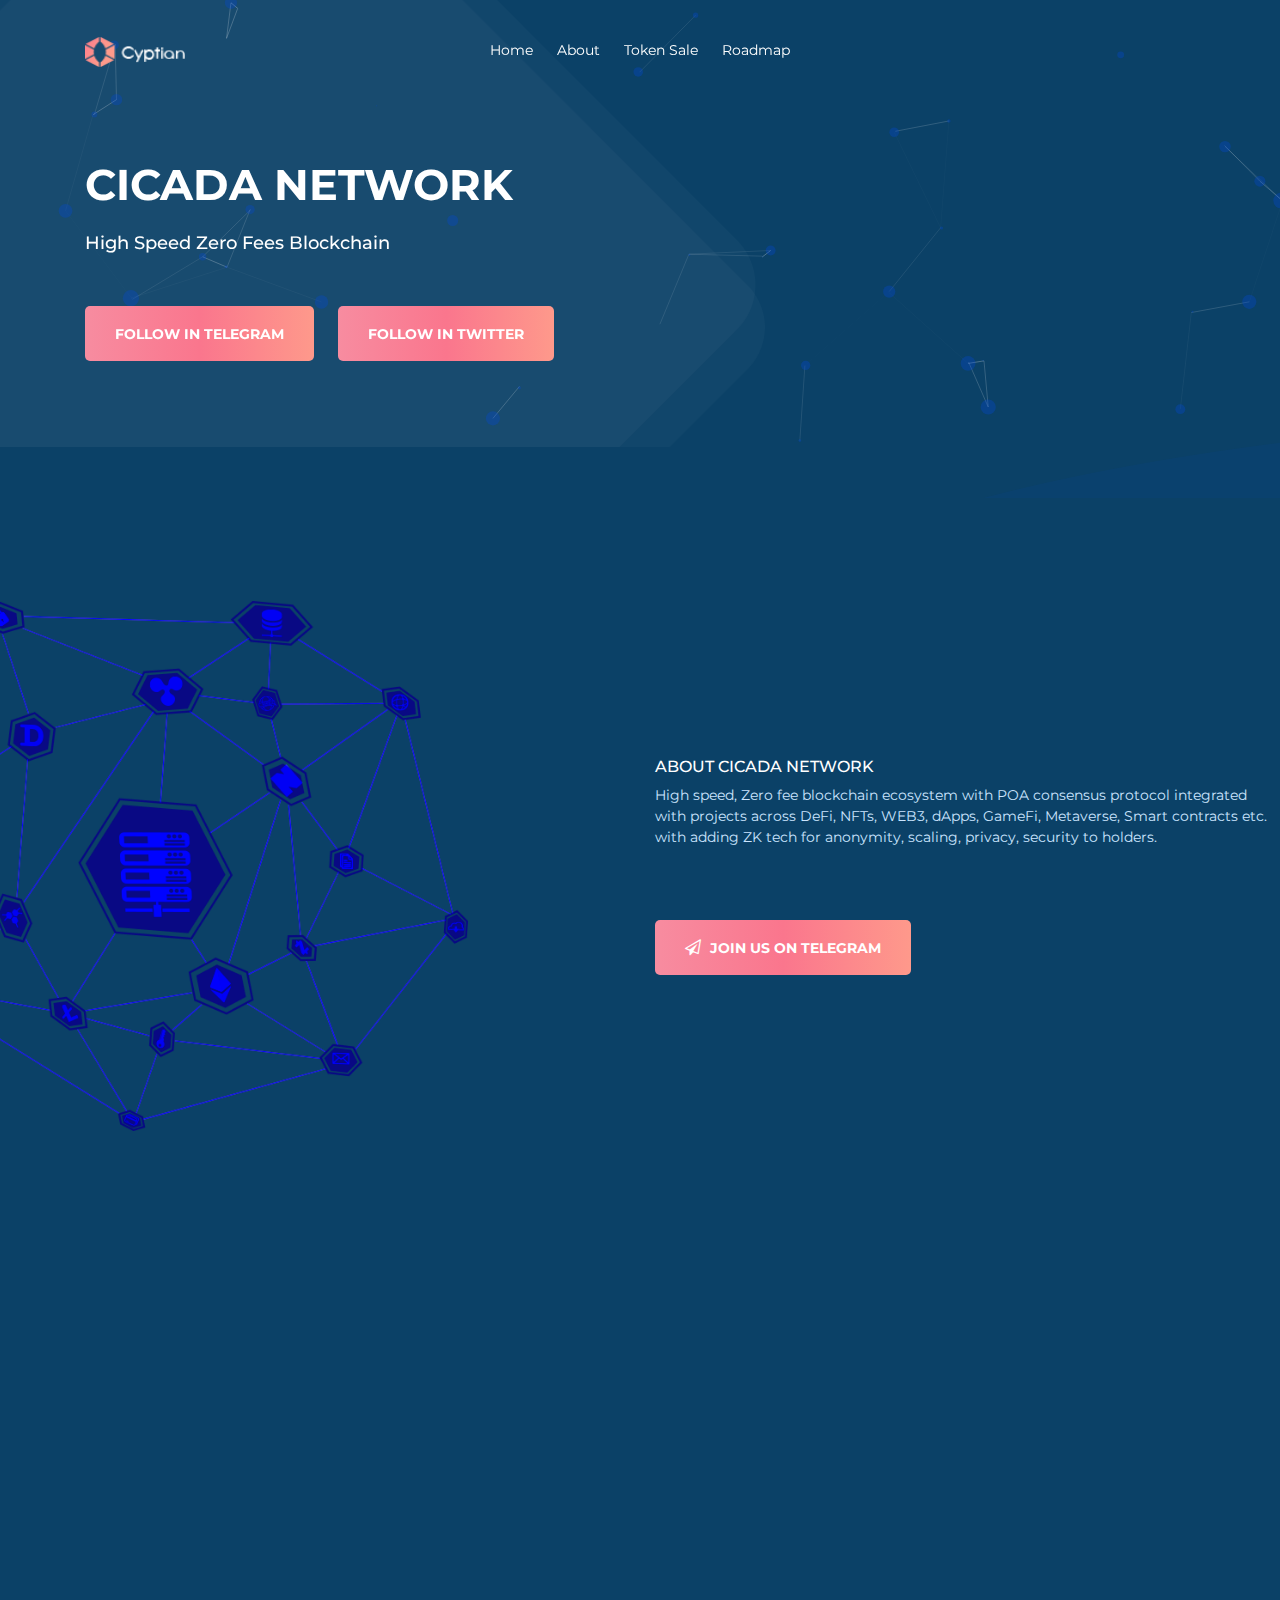
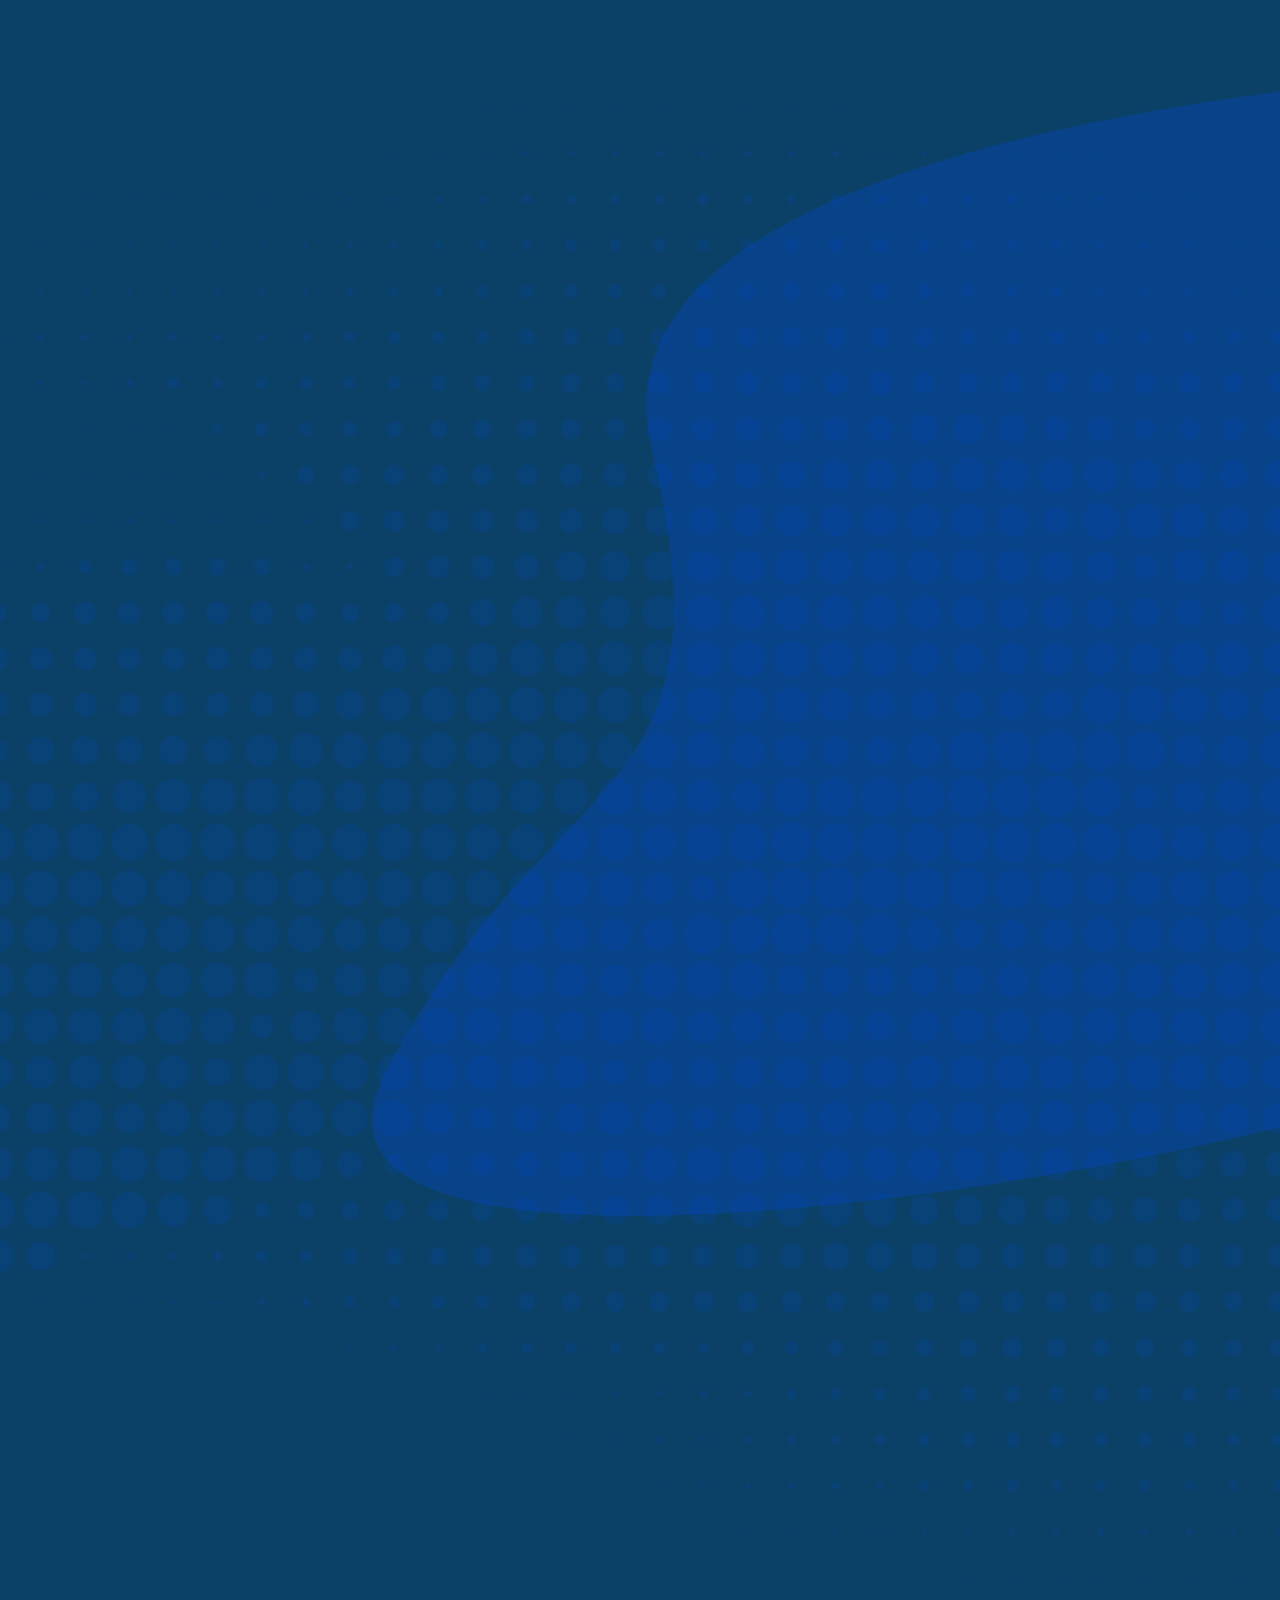
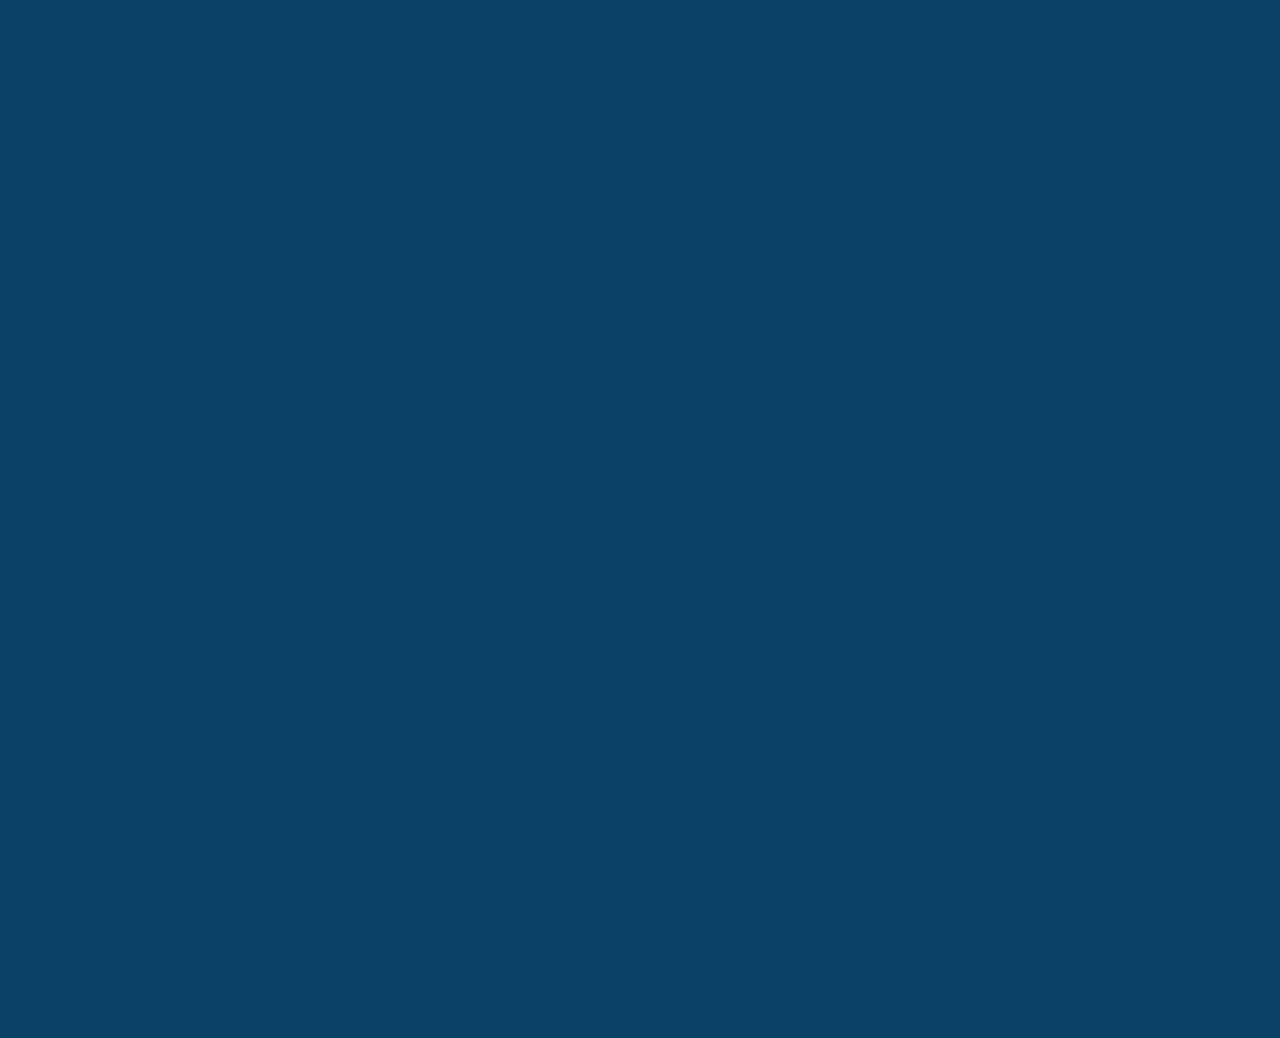
==== commit 65d714e0: "108" ====
--- a/index.html
+++ b/index.html
@@ -1158,17 +1158,17 @@
                             <!--<a class="google-plus" href="#"><i class="fa fa-google-plus"></i></a> </li>-->
                             <!--<li><a class="linkedin" href="#"><i class="fa fa-linkedin"></i></a></li>-->
                             <!--<li><a class="dribbble" href="#"><i class="fa fa-dribbble"></i></a></li>-->
-                            <li><a class="github" href="#"><i class="fa fa-github"></i></a></li>
+                            <!--<li><a class="github" href="#"><i class="fa fa-github"></i></a></li>-->
                             <!--<li><a class="behance" href="#"><i class="fa fa-behance"></i></a></li>-->
-                            <li><a class="youtube" href="#"><i class="fa fa-youtube"></i></a></li>
-                            <li><a class="twitter" href="#"><i class="fa fa-twitter"></i></a></li>
+                            <!--<li><a class="youtube" href="#"><i class="fa fa-youtube"></i></a></li>-->
+                            <!--<li><a class="twitter" href="#"><i class="fa fa-twitter"></i></a></li>-->
                             <!--<li><a class="flickr" href="#"><i class="fa fa-flickr"></i></a></li>-->
                         </ul>
                     </div>
                 </div>
             </div>
         </div>
-        <div class="space-90"></div>-->
+       <!--<div class="space-90"></div>-->
         
         <!--footer area start-->
         <!--<div class="footera-area wow fadeInDown">
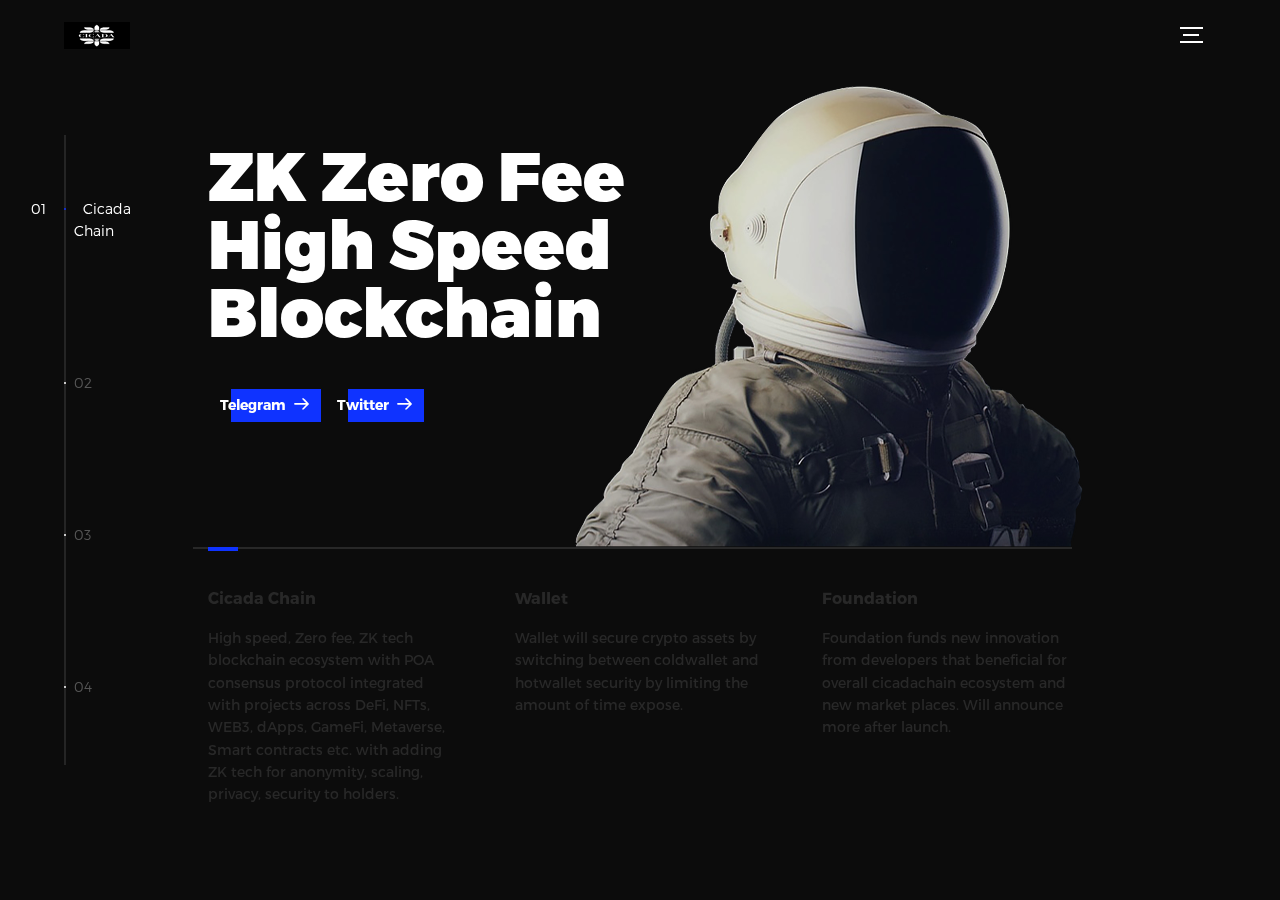
==== commit 6c23f4c0: "201" ====
--- a/index.html
+++ b/index.html
@@ -1,1246 +1,182 @@
-<!doctype html>
+<!DOCTYPE html>
 <html lang="en">
-  <head>
-    <title>Cyptian</title>
-    <!-- Required meta tags -->
-    <meta charset="utf-8">
-    <meta name="viewport" content="width=device-width, initial-scale=1, shrink-to-fit=no">
+<head>
+  <title>Moon Chain</title>
+  <meta charset="utf-8">
+  <meta name="viewport" content="width=device-width, initial-scale=1">
+  <meta http-equiv="X-UA-Compatible" content="IE=edge">
+  <meta name="description" content="Zero fees blockchain">
+  <meta name="keywords" content="Zero fees, blockchain, bnb, elon musk, ethoreum ">
+  <meta name="author" content="Cicada Chain">
+  <link rel="stylesheet" href="assets/css/main.css">
+</head>
+<body>
 
-    <!-- carousel CSS -->
-    <link rel="stylesheet" href="assets/css/owl.carousel.min.css">
-    <!--header icon CSS -->
-    <link rel="icon" href="assets/img/fabicon.png">
-    <!-- animations CSS -->
-    <link rel="stylesheet" href="assets/css/animate.min.css">
-    <!-- font-awsome CSS -->
-    <link rel="stylesheet" href="assets/css/font-awesome.min.css">
-    <!-- Bootstrap CSS -->
-    <link rel="stylesheet" href="assets/css/bootstrap.min.css">
-    <!-- mobile menu CSS -->
-    <link rel="stylesheet" href="assets/css/slicknav.min.css">
-    <!--css animation-->
-    <link rel="stylesheet" href="assets/css/animation.css">
-    <!--css animation-->
-    <link rel="stylesheet" href="assets/css/material-design-iconic-font.min.css">
-    <!-- style CSS -->
-    <link rel="stylesheet" href="style.css">
-    <!-- responsive CSS -->
-    <link rel="stylesheet" href="assets/css/responsive.css">
-  </head>
-  <body>
-    <!--header area start-->
-    <div class="header-area wow fadeInDown header-absolate" id="nav" data-0="position:fixed;" data-top-top="position:fixed;top:0;" data-edge-strategy="set">
-        <div class="container">
-            <div class="row">
-                <div class="col-4 d-block d-lg-none">
-                    <div class="mobile-menu"></div>
+<!-- notification for small viewports and landscape oriented smartphones -->
+<div class="device-notification">
+  <a class="device-notification--logo" href="#0">
+    <img src="assets/img/logo.png" alt="Cicada">
+    <p>Cicada</p>
+  </a>
+  <p class="device-notification--message">Best zero fees blockchain</p>
+</div>
+
+<div class="perspective effect-rotate-left">
+  <div class="container"><div class="outer-nav--return"></div>
+    <div id="viewport" class="l-viewport">
+      <div class="l-wrapper">
+        <header class="header">
+          <a class="header--logo" href="#0">
+            <img src="assets/img/logo2.png" alt="Global">
+            <p></p>
+          </a>
+          <!--<button class="header--cta cta">Buy Cicada</button>-->
+          <div class="header--nav-toggle">
+            <span></span>
+          </div>
+        </header>
+        <nav class="l-side-nav">
+          <ul class="side-nav">
+            <li class="is-active"><span>Cicada Chain</span></li>
+            <li><span>Tax</span></li>
+            <li><span>Tokenomics</span></li>
+            <li><span>Roadmap</span></li>
+          </ul>
+        </nav>
+        <ul class="l-main-content main-content">
+          <li class="l-section section section--is-active">
+            <div class="intro">
+              <div class="intro--banner">
+                <h1>ZK Zero Fee<br> High Speed <br> Blockchain</h1>
+                 <a href="https://t.me/moonChainPortal"> <button class="cta bcolor">Telegram
+                  <svg version="1.1" id="Layer_1" xmlns="http://www.w3.org/2000/svg" xmlns:xlink="http://www.w3.org/1999/xlink" x="0px" y="0px" viewBox="0 0 150 118" style="enable-background:new 0 0 150 118;" xml:space="preserve">
+		    <g transform="translate(0.000000,118.000000) scale(0.100000,-0.100000)">
+	            	<path d="M870,1167c-34-17-55-57-46-90c3-15,81-100,194-211l187-185l-565-1c-431,0-571-3-590-13c-55-28-64-94-18-137c21-20,33-20,597-20h575l-192-193C800,103,794,94,849,39c20-20,39-29,61-29c28,0,63,30,298,262c147,144,272,271,279,282c30,51,23,60-219,304C947,1180,926,1196,870,1167z"/>
+		    </g>
+	          </svg>
+		<span class="btn-background"></span>
+		</button></a>
+
+		<a href="https://twitter.com/MoonetworkDao"><button class="cta bcolor">Twitter
+		  <svg version="1.1" id="Layer_1" xmlns="http://www.w3.org/2000/svg" xmlns:xlink="http://www.w3.org/1999/xlink" x="0px" y="0px" viewBox="0 0 150 118" style="enable-background:new 0 0 150 118;" xml:space="preserve">
+		     <g transform="translate(0.000000,118.000000) scale(0.100000,-0.100000)">
+			<path d="M870,1167c-34-17-55-57-46-90c3-15,81-100,194-211l187-185l-565-1c-431,0-571-3-590-13c-55-28-64-94-18-137c21-20,33-20,597-20h575l-192-193C800,103,794,94,849,39c20-20,39-29,61-29c28,0,63,30,298,262c147,144,272,271,279,282c30,51,23,60-219,304C947,1180,926,1196,870,1167z"/>
+		     </g>
+	          </svg>
+                  <span class="btn-background"></span>
+		</button></a>
+
+                <img src="assets/img/introduction-visual.png" alt="Welcome">
+              </div>
+              <div class="intro--options">
+                <a href="#0">
+                  <h3>Cicada Chain</h3>
+                  <p>High speed, Zero fee, ZK tech blockchain ecosystem with POA consensus protocol integrated with projects across DeFi, NFTs, WEB3, dApps, GameFi, Metaverse, Smart contracts etc. with adding ZK tech for anonymity, scaling, privacy, security to holders.</p>
+                </a>
+                <a href="#0">
+                  <h3>Wallet</h3>
+                  <p>Wallet will secure crypto assets by switching between coldwallet and hotwallet security by limiting the amount of time expose.</p>
+                </a>
+                <a href="#0">
+                  <h3>Foundation</h3>
+                  <p>Foundation funds new innovation from developers that beneficial for overall cicadachain ecosystem and new market places. Will announce more after launch.</p>
+                </a>
+              </div>
+            </div>
+          </li>
+          <li class="l-section section">
+            <div class="work">
+              <h2>Tax</h2>
+              <div class="work--lockup">
+                <ul class="slider">
+                  <li class="slider--item slider--item-left">
+                    <a href="#0">
+                      <div class="slider--item-image">
+                        <img src="assets/img/stake.png" alt="Victory">
+                      </div>
+                      <p class="slider--item-title">5% Marketing</p>
+                      <p class="slider--item-description"></p>
+                    </a>
+                  </li>
+                  <li class="slider--item slider--item-center">
+                    <a href="#0">
+                      <div class="slider--item-image">
+                        <img src="assets/img/lp.jpg" alt="Metiew and Smith">
+                      </div>
+                      <p class="slider--item-title">3% Liquidity Pool</p>
+                      <p class="slider--item-description"></p>
+                    </a>
+                  </li>
+                  <li class="slider--item slider--item-right">
+                    <a href="#0">
+                      <div class="slider--item-image">
+                        <img src="assets/img/dev.jpg" alt="Alex Nowak">
+                      </div>
+                      <p class="slider--item-title">2% Development</p>
+                      <p class="slider--item-description"></p>
+                    </a>
+                  </li>
+                </ul>
+                <div class="slider--prev">
+                  <svg version="1.1" id="Layer_1" xmlns="http://www.w3.org/2000/svg" xmlns:xlink="http://www.w3.org/1999/xlink" x="0px" y="0px"
+                  viewBox="0 0 150 118" style="enable-background:new 0 0 150 118;" xml:space="preserve">
+                  <g transform="translate(0.000000,118.000000) scale(0.100000,-0.100000)">
+                    <path d="M561,1169C525,1155,10,640,3,612c-3-13,1-36,8-52c8-15,134-145,281-289C527,41,562,10,590,10c22,0,41,9,61,29
+                    c55,55,49,64-163,278L296,510h575c564,0,576,0,597,20c46,43,37,109-18,137c-19,10-159,13-590,13l-565,1l182,180
+                    c101,99,187,188,193,199c16,30,12,57-12,84C631,1174,595,1183,561,1169z"/>
+                  </g>
+                  </svg>
                 </div>
-                <div class="col-4 col-lg-2 ">
-                    <div class="logo-area">
-                        <a href="#"><img src="assets/img/logo-top.png" alt=""></a>
-                    </div>
+                <div class="slider--next">
+                  <svg version="1.1" id="Layer_1" xmlns="http://www.w3.org/2000/svg" xmlns:xlink="http://www.w3.org/1999/xlink" x="0px" y="0px" viewBox="0 0 150 118" style="enable-background:new 0 0 150 118;" xml:space="preserve">
+                  <g transform="translate(0.000000,118.000000) scale(0.100000,-0.100000)">
+                    <path d="M870,1167c-34-17-55-57-46-90c3-15,81-100,194-211l187-185l-565-1c-431,0-571-3-590-13c-55-28-64-94-18-137c21-20,33-20,597-20h575l-192-193C800,103,794,94,849,39c20-20,39-29,61-29c28,0,63,30,298,262c147,144,272,271,279,282c30,51,23,60-219,304C947,1180,926,1196,870,1167z"/>
+                  </g>
+                  </svg>
                 </div>
-                <div class="col-4 col-lg-8 d-none d-lg-block">
-                    <div class="main-menu text-center">
-                        <nav>
-                            <ul id="slick-nav">
-                                <li><a class="scroll" href="#home">home</a>
-                                    <!--<ul>
-                                        <li><a href="index.html">Version 1</a></li>
-                                        <li><a href="index2.html">Version 2</a></li>
-                                        <li><a href="blog.html">blog</a></li>
-                                        <li><a href="single-blog.html">single blog</a></li>
-                                    </ul>-->
-                                </li>
-                                <li><a class="scroll" href="#about">About</a>
-                                </li>
-                                <!--<li><a class="scroll" href="#Paper">White Paper</a></li>-->
-                                <li><a class="scroll" href="#token">Token Sale</a></li>
-                                <li><a class="scroll" href="#roadmap">Roadmap</a></li>
-                                <!--<li><a class="scroll" href="#team">Team</a></li>-->
-                                <!--<li><a class="scroll" href="#apps">APP</a></li>-->
-                                <!--<li><a class="scroll" href="#faq">FAQ</a></li>-->
-                                <!--<li><a class="scroll" href="#contact">Contact</a></li>-->
-                            </ul>
-                        </nav>
-                    </div>
+              </div>
+            </div>
+          </li>
+          <li class="l-section section">
+            <div class="about">
+              <div class="about--banner">
+                <h2 class="moonomics">Tokenomics</h2>
+                <img src="assets/img/about-visual.png" alt="About Us">
+              </div>             
+            </div>
+          </li>
+          <li class="l-section section">
+            <div class="contact">
+              <div class="contact--lockup">
+                <div class="modal">
+                  <!--<div class="modal--information">
+                    <p>Pawia 5, 31-154 Kraków, Poland</p>
+                    <a href="mailto:ouremail@gmail.com">ouremail@gmail.com</a>
+                    <a href="tel:+148126287560">+48 12 628 75 60</a>
+                  </div>-->
+                  <!--<ul class="modal--options">
+                    <li><a href="#0">Bēhance</a></li>
+                    <li><a href="#0">dribbble</a></li>
+                    <li><a href="mailto:ouremail@gmail.com">Road</a></li>
+                  </ul>-->
                 </div>
-                <!--<div class="col-4 col-lg-2 text-right">
-                    <a href="#" class="logibtn gradient-btn">login</a>
-                </div>-->
-                
+              </div>
             </div>
-        </div>
+          </li>
+        </ul>
+      </div>
     </div>
-    <!--header area end-->
-    
-    <!--welcome area start-->
-    <div class="welcome-area v2 wow fadeInUp" id="home">
-        <div id="particles-js"></div>
-        <div class="container">
-            <div class="row">
-                <div class="col-12 col-lg-6 align-self-center">
-                    <div class="welcome-right">
-                        <div class="welcome-text">
-                             <h1>CICADA NETWORK </h1>
-                            <h4>High Speed Zero Fees Blockchain</h4>
-                        </div>
-                        <div class="welcome-btn">
-                            <a href="#" class="gradient-btn v2 mr-20">Follow in Telegram</a>
-                            <a href="#" class="gradient-btn v2">Follow in twitter</a>
-                        </div>
-                    </div>
-                </div>
-                <div class="col-12 col-lg-5 offset-1">
-                    <!--<div class="v2 welcome-progress">
-                        <h4>ico ends in</h4>
-                        <div class="progress-time">
-                            <div class="row">
-                               <div class="col">
-                                   <span id="days" class="timeOne"></span>
-                                   <h5>days</h5>
-                               </div>
-                               <div class="col">
-                                   <span id="hours" class="timeTwo"></span>
-                                   <h5>hours</h5>
-                               </div>
-                               <div class="col">
-                                   <span id="minutes" class="timeTrhee"></span>
-                                    <h5>minutes</h5>
-                               </div>
-                               <div class="col">
-                                   <span id="seconds" class="timeFour"></span>
-                                   <h5>seconds</h5>
-                               </div>
-                           </div>
-                        </div>
-                        <div class="space-10"></div>
-                        <div class="prgress-bar">
-                            <div class="row">
-                                <div class="col">
-                                    <div class="single-prgress-w">
-                                        <p>goals</p>
-                                    </div>
-                                </div>
-                                <div class="col">
-                                    <div class="single-prgress-w text-right">
-                                        <p>$ 100 m</p>
-                                    </div>
-                                </div>
-                            </div>
-                            <div class="progress v2">
-                                <div class="progress-bar" role="progressbar" aria-valuenow="70" aria-valuemin="0" aria-valuemax="100" style="width:70%">
-                                  <span class="sr-only">70% Complete</span>
-                                </div>
-                            </div>
-                            <div class="row">
-                                <div class="col">
-                                    <div class="single-prgress-b">
-                                        <p>BTC Collected : 120,250</p>
-                                    </div>
-                                </div>
-                                <div class="col">
-                                    <div class="single-prgress-b text-right">
-                                        <p>Total : 250,000</p>
-                                    </div>
-                                </div>
-                            </div>
-                        </div>
-                        <div class="space-10"></div>
-                        <a href="#" class="gradient-btn">Invest in ico</a>
-                    </div>-->
-                </div>
-            </div>
-        </div>
-    </div>
-    <!--welcome area end-->
+  </div>
+  <ul class="outer-nav">
+    <li class="is-active">Cicada Chain</li>
+    <li>Tax</li>
+    <li>Tokenomics</li>
+    <li>Roadmap</li>
+  </ul>
+</div>
 
-    <!--about area start-->
-    <div class="about-area wow fadeInUp v2" id="about">
-        <div class="space-30"></div>
-        <div class="container">
-            <div class="row">
-                <!--<div class="col-12 text-center">
-                    <div class="heading">
-                        <h5>We are featured in</h5>
-                    </div>-->
-                    <div class="space-30"></div>
-                </div>
-            </div>
-            <!--<div class="row">
-                <div class="col-lg-12">
-                    <div class="logo-carousel owl-carousel text-center">
-                        <div class="single-logo-wrapper">
-                            <div class="single-item">
-                                <img src="assets/img/c-logo-1.png" alt="">
-                            </div>
-                        </div>
-                        <div class="single-logo-wrapper">
-                            <div class="single-item">
-                                <img src="assets/img/c-logo-2.png" alt="">
-                            </div>
-                        </div>
-                        <div class="single-logo-wrapper">
-                            <div class="single-item">
-                                <img src="assets/img/c-logo-3.png" alt="">
-                            </div>
-                        </div>
-                        <div class="single-logo-wrapper">
-                            <div class="single-item">
-                                <img src="assets/img/c-logo-4.png" alt="">
-                            </div>
-                        </div>
-                        <div class="single-logo-wrapper">
-                            <div class="single-item">
-                                <img src="assets/img/c-logo-5.png" alt="">
-                            </div>
-                        </div>
-                        <div class="single-logo-wrapper">
-                            <div class="single-item">
-                                <img src="assets/img/c-logo-3.png" alt="">
-                            </div>
-                        </div>
-                        <div class="single-logo-wrapper">
-                            <div class="single-item">
-                                <img src="assets/img/c-logo-2.png" alt="">
-                            </div>
-                        </div>
-                        <div class="single-logo-wrapper">
-                            <div class="single-item">
-                                <img src="assets/img/c-logo-5.png" alt="">
-                            </div>
-                        </div>
-                    </div>
-                </div>-->
-            </div>
-            <div class="space-90"></div>
-            <div class="row">
-                <div class="col-12 col-md-6">
-                    <div class="about-mid-img">
-                        <img src="assets/img/about-left.png" alt="">
-                    </div>
-                </div>
-                <div class="col-12 col-md-6 align-self-center">
-                    <div class="heading">
-                        <h5>About Cicada Network</h5>
-                    </div>
-                    <div class="about-mid-text">
-                        <p>High speed, Zero fee blockchain ecosystem with POA consensus protocol integrated with projects across DeFi, NFTs, WEB3, dApps, GameFi, Metaverse, Smart contracts etc. with adding ZK tech for anonymity, scaling, privacy, security to holders.</p>
-                        <div class="space-10"></div>
-                        <p></p>
-                    </div>
-                    <div class="space-30"></div>
-                    <a href="#" class="gradient-btn v2 about-btn"> <i class="fa fa-send-o"></i> join us on telegram</a>
-                </div>
-            </div>
-        </div>
-        <div class="space-90"></div>
-    </div>
-    <!--about area end-->
-
-    <!--single about area start-->
-    <div class="single-about-area wow fadeInUp">
-        <div class="container">
-            <div class="row">
-                <div class="col-lg-4">
-                    <a href="#" class="single-about">
-                        <div class="single-about-img">
-                            <img src="assets/img/about-icon-1.png" alt="">
-                        </div>
-                        <div class="single-about-text">
-                            <h4>Cicada Chain</h4>
-                            <p>High speed, Zero fee blockchain ecosystem with POA consensus protocol integrated with projects across DeFi, NFTs, WEB3, dApps, GameFi, Metaverse, Smart contracts etc. with adding ZK tech for anonymity, scaling, privacy, security to holders.</p>
-                        </div>
-                    </a>
-                </div>
-                <div class="col-lg-4">
-                    <a href="#" class="single-about">
-                        <div class="single-about-img">
-                            <img src="assets/img/about-icon-2.png" alt="">
-                        </div>
-                        <div class="single-about-text">
-                            <h4>Wallets</h4>
-                            <p>Wallet will secure crypto assets by switching between coldwallet and hotwallet security by limiting the amount of time expose.</p>
-                        </div>
-                    </a>
-                </div>
-                <div class="col-lg-4">
-                    <a href="#" class="single-about">
-                        <div class="single-about-img">
-                            <img src="assets/img/about-icon-3.png" alt="">
-                        </div>
-                        <div class="single-about-text">
-                            <h4>Foundation</h4>
-                            <p>Foundation funds new innovation from developers that beneficial for overall moonchain ecosystem and new market places. Will announce more after launch.</p>
-                        </div>
-                    </a>
-                </div>
-            </div>
-        </div>
-    </div>
-    <!--single about area end-->
-
-    <!--Documentation area start-->
-<!--<div class="section-padding wow fadeInUp documentation-area" id="Paper">
-        <div class="container">
-            <div class="row">
-                <div class="col-12 text-center">
-                    <div class="heading">
-                        <h5>Whitepaper</h5>
-                        <div class="space-10"></div>
-                        <h1>Download Documentation</h1>
-                    </div>
-                    <div class="space-60"></div>
-                </div>
-            </div>
-            <div class="row text-center">
-                <div class="col-6 col-lg">
-                    <div class="single-document">
-                        <div class="document-flag">
-                            <img src="assets/img/flag-1.png" alt="">
-                        </div>
-                        <button class="single-document-text">
-                            <span>English</span>
-                        </button>
-                    </div>
-                </div>
-                <div class="col-6 col-lg">
-                    <div class="single-document">
-                        <div class="document-flag">
-                            <img src="assets/img/flag-2.png" alt="">
-                        </div>
-                        <button class="single-document-text">
-                            <span>Spanish</span>
-                        </button>
-                    </div>
-                </div>
-                <div class="col-6 col-lg">
-                    <div class="single-document">
-                        <div class="document-flag">
-                            <img src="assets/img/flag-3.png" alt="">
-                        </div>
-                        <button class="single-document-text">
-                            <span>Russian</span>
-                        </button>
-                    </div>
-                </div>
-                <div class="col-6 col-lg">
-                    <div class="single-document">
-                        <div class="document-flag">
-                            <img src="assets/img/flag-4.png" alt="">
-                        </div>
-                        <button class="single-document-text">
-                            <span>Arabic</span>
-                        </button>
-                    </div>
-                </div>
-                <div class="col-6 col-lg">
-                    <div class="single-document">
-                        <div class="document-flag">
-                            <img src="assets/img/flag-5.png" alt="">
-                        </div>
-                        <button class="single-document-text">
-                            <span>Portuguese</span>
-                        </button>
-                    </div>
-                </div>
-            </div>
-        </div>
-    </div>-->
-    <!--Documentation area end-->
-    
-    <!--distibution-bg start-->
-    <div class="distibution-bg v2"> 
-        <!---distibution area start-->
-        <div class="distibution wow fadeInUp" id="token">
-            <div class="container">
-                <div class="row">
-                    <div class="col-12 text-center">
-                    <div class="heading">
-                        <h5>Token Distribution</h5>
-                        <div class="space-10"></div>
-                        <h1>initial distibution</h1>
-                    </div>
-                    <div class="space-60"></div>
-                </div>
-                </div>
-                <div class="row">
-                    
-                    <div class="col-6 text-right">
-                        <div class="distibution-svg distibution-svg-1">
-                            <img src="assets/img/token-top.png" alt="">
-                        </div>
-                    </div>
-                    <div class="col-6">
-                        <div class="distibution-d item-1">
-                            <ul>
-                                <li class="distibution-list-1"><span>3% </span>staking</li>
-                                <li class="distibution-list-2"><span>3% </span>Liquidity Pool</li>
-                                <li class="distibution-list-3"><span>5% </span>Branding & Marketing</li>
-                                <li class="distibution-list-4"><span>2% </span>Development</li>
-                            </ul>
-                        </div>
-                    </div>
-                </div>
-                <div class="space-90"></div>
-                <div class="row">
-                    <div class="col-12 text-center">
-                    <div class="heading">
-                        <h5>Sale breakdown</h5>
-                        <div class="space-10"></div>
-                        <h1>Token Sales Contribution</h1>
-                    </div>
-                    <div class="space-90"></div>
-                </div>
-                </div>
-                <div class="row">
-                    <div class="col-2 text-right">
-                        <div class="distibution-d distibution-d-2">
-                            <ul>
-                                <li class="distibution-list-5"><span>40% </span>Partnership & CEX listing</li>
-                                <li class="distibution-list-6"><span>35% </span>Pre Sale</li>
-                                <li class="distibution-list-7"><span>15% </span>Liquidity Pool</li>
-                                <li class="distibution-list-8"><span>7% </span>Private Sale</li>
-                            </ul>
-                        </div>
-                    </div>
-                    <div class="col-10">
-                        <div class="distibution-svg distibution-svg-2">
-                            <img src="assets/img/token-bottom.png" alt="">
-                        </div>
-                    </div>
-                </div>
-            </div>
-            <div class="space-90"></div>
-        </div>
-        <!---distibution area end-->
-    </div>
-    <!--distibution-bg end-->
-
-    <!--roadmap area start-->
-    <div class="roadmap-area section-padding wow fadeInUp" id="roadmap">
-        <div class="container">
-            <div class="row">
-                <div class="col-12 text-center">
-                    <div class="heading">
-                        <h5>history Timeline</h5>
-                        <div class="space-10"></div>
-                        <h1>Development Roadmap</h1>
-                    </div>
-                    <div class="space-60 d-none d-sm-block"></div>
-                </div>
-            </div>
-        </div>
-        <div class="container">
-            <div class="roadmap-carousel owl-carousel">
-                <div class="roadmap-item">
-                    <div class="single-roadmap text-center road-left">
-                        <div class="single-roadmap-img">
-                            <img src="assets/img/roadmap-1.png" alt="">
-                        </div>
-                        <div class="space-30"></div>
-                        <div class="roadmap-text">
-                            
-                            <div class="space-10"></div>
-                            <h5>Website Launch</h5>
-                            
-                        </div>
-                    </div>
-                </div>
-                <div class="roadmap-item align-self-center">
-                    <div class="single-roadmap road-right">
-                        <div class="row">
-                            <div class="col-5 align-self-center">
-                                <div class="single-roadmap-img">
-                                    <img src="assets/img/roadmap-2.png" alt="">
-                                </div>
-                            </div>
-                            <div class="col-7">
-                                <div class="roadmap-text">
-                                    
-                                    <h5>Private Sale</h5>
-                                    
-                                </div>
-                            </div>
-                        </div>
-                    </div>
-                </div>
-                <div class="roadmap-item">
-                    <div class="single-roadmap text-center road-left">
-                        <div class="single-roadmap-img">
-                            <img src="assets/img/roadmap-4.png" alt="">
-                        </div>
-                        <div class="space-30"></div>
-                        <div class="roadmap-text">
-                           
-                            <div class="space-10"></div>
-                            <h5>Influencer Marketing</h5>
-                           
-                        </div>
-                    </div>
-                </div>
-                <div class="roadmap-item align-self-center">
-                    <div class="single-roadmap road-right">
-                        <div class="row">
-                            <div class="col-5 align-self-center">
-                                <div class="single-roadmap-img">
-                                    <img src="assets/img/roadmap-5.png" alt="">
-                                </div>
-                        
-                            </div>
-                            <div class="col-7">
-                                <div class="roadmap-text">
-                                   
-                                    <h5>Contract Deployment</h5>
-                                    
-                                </div>
-                            </div>
-                        </div>
-                    </div>
-                </div>
-                <div class="roadmap-item">
-                    <div class="single-roadmap text-center road-left">
-                        <div class="single-roadmap-img">
-                            <img src="assets/img/roadmap-4.png" alt="">
-                        </div>
-                        <div class="space-30"></div>
-                        <div class="roadmap-text">
-                            
-                            <div class="space-10"></div>
-                            <h5>Pancake-Swap Listing</h5>
-                            
-                        </div>
-                    </div>
-                </div>
-                <div class="roadmap-item align-self-center">
-                    <div class="single-roadmap road-right">
-                        <div class="row">
-                            <div class="col-5 align-self-center">
-                                <div class="single-roadmap-img">
-                                    <img src="assets/img/roadmap-5.png" alt="">
-                                </div>
-                        
-                            </div>
-                            <div class="col-7">
-                                <div class="roadmap-text">
-                                    
-                                    <h5>Testnet Launch</h5>
-                                    
-                                </div>
-                            </div>
-                        </div>
-                    </div>
-                </div>
-            </div>
-        </div>
-    </div>
-    <!--roadmap area end-->
-
-    <!--team-bg-->
-    <!--<div class="team-bg">
-        <!--team area start-->
-        <!--<div class="team-area wow fadeInUp section-padding" id="team">
-            <div class="container">
-                <div class="row">
-                    <div class="col-12 text-center">
-                        <div class="heading">
-                            <h5>core team</h5>
-                            <div class="space-10"></div>
-                            <h1>Our Superman</h1>
-                        </div>
-                        <div class="space-60"></div>
-                    </div>
-                </div>
-                <div class="row text-center">
-                    <div class="col-12 col-md-6 col-lg-3">
-                        <div class="single-team">
-                            <div class="single-team-img">
-                                <img src="assets/img/superman-1.jpg" alt="">
-                            </div>
-                            <div class="space-30"></div>
-                            <div class="single-team-content">
-                                <h3>William Delisle</h3>
-                                <div class="space-10"></div>
-                                <h6>FOUNDER & CEO</h6>
-                            </div>
-                            <div class="space-10"></div>
-                            <div class="single-team-social">
-                                <ul>
-                                    <li><a class="ico-1" href="#"><i class="fa fa-linkedin"></i></a></li>
-                                    <li><a class="ico-2" href="#"><i class="fa fa-dribbble"></i></a></li>
-                                    <li><a class="ico-3" href="#"><i class="fa fa-twitter "></i></a></li>
-                                </ul>
-                            </div>
-                        </div>
-                    </div>
-                    <div class="col-12 col-md-6 col-lg-3">
-                        <div class="single-team">
-                            <div class="single-team-img">
-                                <img src="assets/img/superman-2.jpg" alt="">
-                            </div>
-                            <div class="space-30"></div>
-                            <div class="single-team-content">
-                                <h3>Julius Book</h3>
-                                <div class="space-10"></div>
-                                <h6>SOFTWARE ENGINEER</h6>
-                            </div>
-                            <div class="space-10"></div>
-                            <div class="single-team-social">
-                                <ul>
-                                    <li><a class="ico-1" href="#"><i class="fa fa-linkedin"></i></a></li>
-                                    <li><a class="ico-2" href="#"><i class="fa fa-dribbble"></i></a></li>
-                                    <li><a class="ico-3" href="#"><i class="fa fa-twitter "></i></a></li>
-                                </ul>
-                            </div>
-                        </div>
-                    </div>
-                    <div class="col-12 col-md-6 col-lg-3">
-                        <div class="single-team">
-                            <div class="single-team-img">
-                                <img src="assets/img/superman-6.jpg" alt="">
-                            </div>
-                            <div class="space-30"></div>
-                            <div class="single-team-content">
-                                <h3>Jessica Blair</h3>
-                                <div class="space-10"></div>
-                                <h6>MARKETING ANALYST</h6>
-                            </div>
-                            <div class="space-10"></div>
-                            <div class="single-team-social">
-                                <ul>
-                                    <li><a class="ico-1" href="#"><i class="fa fa-linkedin"></i></a></li>
-                                    <li><a class="ico-2" href="#"><i class="fa fa-dribbble"></i></a></li>
-                                    <li><a class="ico-3" href="#"><i class="fa fa-twitter "></i></a></li>
-                                </ul>
-                            </div>
-                        </div>
-                    </div>
-                    <div class="col-12 col-md-6 col-lg-3">
-                        <div class="single-team">
-                            <div class="single-team-img">
-                                <img src="assets/img/superman-7.jpg" alt="">
-                            </div>
-                            <div class="space-30"></div>
-                            <div class="single-team-content">
-                                <h3>Nancy Burns</h3>
-                                <div class="space-10"></div>
-                                <h6>Head of Design</h6>
-                            </div>
-                            <div class="space-10"></div>
-                            <div class="single-team-social">
-                                <ul>
-                                    <li><a class="ico-1" href="#"><i class="fa fa-linkedin"></i></a></li>
-                                    <li><a class="ico-2" href="#"><i class="fa fa-dribbble"></i></a></li>
-                                    <li><a class="ico-3" href="#"><i class="fa fa-twitter "></i></a></li>
-                                </ul>
-                            </div>
-                        </div>
-                    </div>
-                </div>
-            </div>
-        </div>
-        <div class="team-area team small">
-            <div class="container">
-                <div class="row">
-                    <div class="col-12 text-center">
-                        <div class="heading">
-                            <h5>Advisory  team</h5>
-                            <div class="space-10"></div>
-                            <h1>Advisory Board</h1>
-                        </div>
-                        <div class="space-60"></div>
-                    </div>
-                </div>
-                <div class="row text-center">
-                    <div class="col-12 col-md-6 col-lg-3">
-                        <div class="single-team">
-                            <div class="single-team-img">
-                                <img src="assets/img/superman-4.jpg" alt="">
-                            </div>
-                            <div class="space-30"></div>
-                            <div class="single-team-content">
-                                <h3>Tricia Morgan</h3>
-                                <div class="space-10"></div>
-                                <h6>ADVISOR</h6>
-                            </div>
-                            <div class="space-10"></div>
-                            <div class="single-team-social">
-                                <ul>
-                                    <li><a class="ico-1" href="#"><i class="fa fa-linkedin"></i></a></li>
-                                    <li><a class="ico-2" href="#"><i class="fa fa-dribbble"></i></a></li>
-                                    <li><a class="ico-3" href="#"><i class="fa fa-twitter "></i></a></li>
-                                </ul>
-                            </div>
-                        </div>
-                    </div>
-                    <div class="col-12 col-md-6 col-lg-3">
-                        <div class="single-team">
-                            <div class="single-team-img">
-                                <img src="assets/img/superman-5.jpg" alt="">
-                            </div>
-                            <div class="space-30"></div>
-                            <div class="single-team-content">
-                                <h3>Kent Ransom</h3>
-                                <div class="space-10"></div>
-                                <h6>ADVISOR</h6>
-                            </div>
-                            <div class="space-10"></div>
-                            <div class="single-team-social">
-                                <ul>
-                                    <li><a class="ico-1" href="#"><i class="fa fa-linkedin"></i></a></li>
-                                    <li><a class="ico-2" href="#"><i class="fa fa-dribbble"></i></a></li>
-                                    <li><a class="ico-3" href="#"><i class="fa fa-twitter "></i></a></li>
-                                </ul>
-                            </div>
-                        </div>
-                    </div>
-                    <div class="col-12 col-md-6 col-lg-3">
-                        <div class="single-team">
-                            <div class="single-team-img">
-                                <img src="assets/img/superman-6.jpg" alt="">
-                            </div>
-                            <div class="space-30"></div>
-                            <div class="single-team-content">
-                                <h3>Edward Schultz</h3>
-                                <div class="space-10"></div>
-                                <h6>ADVISOR</h6>
-                            </div>
-                            <div class="space-10"></div>
-                            <div class="single-team-social">
-                                <ul>
-                                    <li><a class="ico-1" href="#"><i class="fa fa-linkedin"></i></a></li>
-                                    <li><a class="ico-2" href="#"><i class="fa fa-dribbble"></i></a></li>
-                                    <li><a class="ico-3" href="#"><i class="fa fa-twitter "></i></a></li>
-                                </ul>
-                            </div>
-                        </div>
-                    </div>
-                    <div class="col-12 col-md-6 col-lg-3">
-                        <div class="single-team">
-                            <div class="single-team-img">
-                                <img src="assets/img/superman-7.jpg" alt="">
-                            </div>
-                            <div class="space-30"></div>
-                            <div class="single-team-content">
-                                <h3>Betty Cyr</h3>
-                                <div class="space-10"></div>
-                                <h6>ADVISOR</h6>
-                            </div>
-                            <div class="space-10"></div>
-                            <div class="single-team-social">
-                                <ul>
-                                    <li><a class="ico-1" href="#"><i class="fa fa-linkedin"></i></a></li>
-                                    <li><a class="ico-2" href="#"><i class="fa fa-dribbble"></i></a></li>
-                                    <li><a class="ico-3" href="#"><i class="fa fa-twitter "></i></a></li>
-                                </ul>
-                            </div>
-                        </div>
-                    </div>
-                </div>
-            </div>
-            <div class="space-30"></div>
-        </div>
-        <!--team area end-->
-
-        <!--apps area start-->
-        <!--<div class="apps-area section-padding wow fadeInUp" id="apps">
-            <div class="container">
-                <div class="row">
-                    <div class="col-12 col-lg-5 offset-1 align-self-center">
-                        <div class="heading">
-                            <h5>Advisory  team</h5>
-                            <h1>Advisory Board</h1>
-                            <div class="space-20"></div>
-                            <p>Swimming hundreds of feet beneath the ocean’s surface in many parts of the world are prolific architects called giant larvaceans. These zooplankton are not particularly giant themselves  but every day, they construct one or more spacious houses that can exceed . </p>
-                            <p>The recording starts with the patter of a summer squall. Later, a drifting tone like that of a not-quite-tuned-in radio station rises and for a while drowns out the patter.</p>
-                        </div>
-                        <div class="space-30"></div>
-                        <a href="#" class="gradient-btn apps-btn"> <i class="zmdi zmdi-google-play"></i>Google Playstore</a>
-
-                        <a href="#" class="gradient-btn apps-btn apps-btn-2"> <i class="zmdi zmdi-apple"></i>Apple Appstore</a>
-                    </div>
-                    <div class="col-12 col-lg-5 offset-1">
-                        <div class="apps-img">
-                            <img src="assets/img/Mobile.png" alt="">
-                        </div>
-                    </div>
-                </div>
-            </div>
-        </div>-->
-        <!--apps area end-->
-
-        <!--faq area start-->
-        <!--<div class="faq-area wow fadeInUp v2" id="faq">
-            <div class="container">
-                <div class="row">
-                    <div class="col-12 text-center">
-                    <div class="heading">
-                        <h5>faq</h5>
-                        <div class="space-10"></div>
-                        <h1>Frequently Asked Questions </h1>
-                    </div>
-                    <div class="space-60"></div>
-                </div>
-                </div>
-                <div class="row">
-                    <div class="col-12 text-center">
-                        <div class="faq-list">
-                            <ul class="nav nav-pills" id="pills-tab">
-                                <li><a class="active" data-toggle="pill" href="#one">General Questions</a></li>
-                                <li><a data-toggle="pill" href="#two">ico</a></li>
-                                <li><a data-toggle="pill" href="#three">token</a></li>
-                                <li><a data-toggle="pill" href="#four">Cryptocurrency</a></li>
-                            </ul>
-                        </div>
-                    </div>
-                </div>
-                <div class="space-50"></div>
-            </div>
-                <div class="tab-content">
-                    <div class="tab-pane fade show active" id="one" role="tabpanel">
-                        <div class="container">
-                            <div class="row">
-                                <div class="col-12 col-md-10 offset-1">
-                                    <div class="faq-collups">
-                                        <div id="accordion">
-                                            <div class="card">
-                                                <div class="card-header">
-                                                    <h5 class="mb-0">
-                                                    <button class="btn btn-link" data-toggle="collapse" data-target="#collapse1" aria-expanded="true">
-                                                    How to trade cryptocurrencies ?
-                                                    </button>
-                                                    </h5>
-                                                </div>
-
-                                                <div id="collapse1" class="collapse show" data-parent="#accordion">
-                                                <div class="card-body">
-                                                <p>A putrid, nicotine-shaded mist loomed over Beijing on Thursday after a massive sandstorm slammed into the Chinese capital bringing the latest airpocalypse to this smog-choked city. Dozens of flights were reportedly cancelled at Beijing’s airport, the world’s second busiest, and authorities urged residents to stay indoors after levels of PM10, a tiny inhalable particle linked to a variety of lung complaints.</p>
-                                                </div>
-                                                </div>
-                                            </div>
-                                            <div class="card">
-                                                <div class="card-header">
-                                                    <h5 class="mb-0">
-                                                    <button class="btn btn-link" data-toggle="collapse" data-target="#collapse2" aria-expanded="false">
-                                                    The risks of investing in ICO ?
-                                                    </button>
-                                                    </h5>
-                                                </div>
-
-                                                <div id="collapse2" class="collapse" data-parent="#accordion">
-                                                <div class="card-body">
-                                                <p>A putrid, nicotine-shaded mist loomed over Beijing on Thursday after a massive sandstorm slammed into the Chinese capital bringing the latest airpocalypse to this smog-choked city. Dozens of flights were reportedly cancelled at Beijing’s airport, the world’s second busiest, and authorities urged residents to stay indoors after levels of PM10, a tiny inhalable particle linked to a variety of lung complaints.</p>
-                                                </div>
-                                                </div>
-                                            </div>
-                                            <div class="card">
-                                                <div class="card-header">
-                                                    <h5 class="mb-0">
-                                                    <button class="btn btn-link" data-toggle="collapse" data-target="#collapse3" aria-expanded="false">
-                                                    How to run an ICO ? Why should you invest ?
-                                                    </button>
-                                                    </h5>
-                                                </div>
-
-                                                <div id="collapse3" class="collapse" data-parent="#accordion">
-                                                <div class="card-body">
-                                                <p>A putrid, nicotine-shaded mist loomed over Beijing on Thursday after a massive sandstorm slammed into the Chinese capital bringing the latest airpocalypse to this smog-choked city. Dozens of flights were reportedly cancelled at Beijing’s airport, the world’s second busiest, and authorities urged residents to stay indoors after levels of PM10, a tiny inhalable particle linked to a variety of lung complaints.</p>
-                                                </div>
-                                                </div>
-                                            </div>
-                                            <div class="card">
-                                                <div class="card-header">
-                                                    <h5 class="mb-0">
-                                                    <button class="btn btn-link" data-toggle="collapse" data-target="#collapse4" aria-expanded="false">
-                                                    If you could have any kind of pet, what would you choose?
-                                                    </button>
-                                                    </h5>
-                                                </div>
-
-                                                <div id="collapse4" class="collapse" data-parent="#accordion">
-                                                <div class="card-body">
-                                                <p>A putrid, nicotine-shaded mist loomed over Beijing on Thursday after a massive sandstorm slammed into the Chinese capital bringing the latest airpocalypse to this smog-choked city. Dozens of flights were reportedly cancelled at Beijing’s airport, the world’s second busiest, and authorities urged residents to stay indoors after levels of PM10, a tiny inhalable particle linked to a variety of lung complaints.</p>
-                                                </div>
-                                                </div>
-                                            </div>
-                                        </div>
-                                    </div>
-                                </div>
-                            </div>
-                        </div>
-                    </div>
-                    <div class="tab-pane fade" id="two" role="tabpanel">
-                        <div class="container">
-                            <div class="row">
-                                <div class="col-10 offset-1">
-                                    <div class="faq-collups">
-                                        <div id="parrent2">
-                                            <div class="card">
-                                                <div class="card-header">
-                                                    <h5 class="mb-0">
-                                                    <button class="btn btn-link" data-toggle="collapse" data-target="#collapse5" aria-expanded="true">
-                                                    How to trade cryptocurrencies ?
-                                                    </button>
-                                                    </h5>
-                                                </div>
-
-                                                <div id="collapse5" class="collapse show" data-parent="#parrent2">
-                                                <div class="card-body">
-                                                <p>A putrid, nicotine-shaded mist loomed over Beijing on Thursday after a massive sandstorm slammed into the Chinese capital bringing the latest airpocalypse to this smog-choked city. Dozens of flights were reportedly cancelled at Beijing’s airport, the world’s second busiest, and authorities urged residents to stay indoors after levels of PM10, a tiny inhalable particle linked to a variety of lung complaints.</p>
-                                                </div>
-                                                </div>
-                                            </div>
-                                            <div class="card">
-                                                <div class="card-header">
-                                                    <h5 class="mb-0">
-                                                    <button class="btn btn-link" data-toggle="collapse" data-target="#collapse6" aria-expanded="false">
-                                                    The risks of investing in ICO ?
-                                                    </button>
-                                                    </h5>
-                                                </div>
-
-                                                <div id="collapse6" class="collapse" data-parent="#parrent2">
-                                                <div class="card-body">
-                                                <p>A putrid, nicotine-shaded mist loomed over Beijing on Thursday after a massive sandstorm slammed into the Chinese capital bringing the latest airpocalypse to this smog-choked city. Dozens of flights were reportedly cancelled at Beijing’s airport, the world’s second busiest, and authorities urged residents to stay indoors after levels of PM10, a tiny inhalable particle linked to a variety of lung complaints.</p>
-                                                </div>
-                                                </div>
-                                            </div>
-                                            <div class="card">
-                                                <div class="card-header">
-                                                    <h5 class="mb-0">
-                                                    <button class="btn btn-link" data-toggle="collapse" data-target="#collapse7" aria-expanded="false">
-                                                    How to run an ICO ? Why should you invest ?
-                                                    </button>
-                                                    </h5>
-                                                </div>
-
-                                                <div id="collapse7" class="collapse" data-parent="#parrent2">
-                                                <div class="card-body">
-                                                <p>A putrid, nicotine-shaded mist loomed over Beijing on Thursday after a massive sandstorm slammed into the Chinese capital bringing the latest airpocalypse to this smog-choked city. Dozens of flights were reportedly cancelled at Beijing’s airport, the world’s second busiest, and authorities urged residents to stay indoors after levels of PM10, a tiny inhalable particle linked to a variety of lung complaints.</p>
-                                                </div>
-                                                </div>
-                                            </div>
-                                            <div class="card">
-                                                <div class="card-header">
-                                                    <h5 class="mb-0">
-                                                    <button class="btn btn-link" data-toggle="collapse" data-target="#collapse8" aria-expanded="false">
-                                                    If you could have any kind of pet, what would you choose?
-                                                    </button>
-                                                    </h5>
-                                                </div>
-
-                                                <div id="collapse8" class="collapse" data-parent="#parrent2">
-                                                <div class="card-body">
-                                                <p>A putrid, nicotine-shaded mist loomed over Beijing on Thursday after a massive sandstorm slammed into the Chinese capital bringing the latest airpocalypse to this smog-choked city. Dozens of flights were reportedly cancelled at Beijing’s airport, the world’s second busiest, and authorities urged residents to stay indoors after levels of PM10, a tiny inhalable particle linked to a variety of lung complaints.</p>
-                                                </div>
-                                                </div>
-                                            </div>
-                                        </div>
-                                    </div>
-                                </div>
-                            </div>
-                        </div>
-                    </div>
-                    <div class="tab-pane fade" id="three" role="tabpanel">
-                        <div class="container">
-                            <div class="row">
-                                <div class="col-10 offset-1">
-                                    <div class="faq-collups">
-                                        <div id="parrent3">
-                                            <div class="card">
-                                                <div class="card-header">
-                                                    <h5 class="mb-0">
-                                                    <button class="btn btn-link" data-toggle="collapse" data-target="#collapse9" aria-expanded="true">
-                                                    How to trade cryptocurrencies ?
-                                                    </button>
-                                                    </h5>
-                                                </div>
-
-                                                <div id="collapse9" class="collapse show" data-parent="#parrent3">
-                                                <div class="card-body">
-                                                <p>A putrid, nicotine-shaded mist loomed over Beijing on Thursday after a massive sandstorm slammed into the Chinese capital bringing the latest airpocalypse to this smog-choked city. Dozens of flights were reportedly cancelled at Beijing’s airport, the world’s second busiest, and authorities urged residents to stay indoors after levels of PM10, a tiny inhalable particle linked to a variety of lung complaints.</p>
-                                                </div>
-                                                </div>
-                                            </div>
-                                            <div class="card">
-                                                <div class="card-header">
-                                                    <h5 class="mb-0">
-                                                    <button class="btn btn-link" data-toggle="collapse" data-target="#collapse10" aria-expanded="false">
-                                                    The risks of investing in ICO ?
-                                                    </button>
-                                                    </h5>
-                                                </div>
-
-                                                <div id="collapse10" class="collapse" data-parent="#parrent3">
-                                                <div class="card-body">
-                                                <p>A putrid, nicotine-shaded mist loomed over Beijing on Thursday after a massive sandstorm slammed into the Chinese capital bringing the latest airpocalypse to this smog-choked city. Dozens of flights were reportedly cancelled at Beijing’s airport, the world’s second busiest, and authorities urged residents to stay indoors after levels of PM10, a tiny inhalable particle linked to a variety of lung complaints.</p>
-                                                </div>
-                                                </div>
-                                            </div>
-                                            <div class="card">
-                                                <div class="card-header">
-                                                    <h5 class="mb-0">
-                                                    <button class="btn btn-link" data-toggle="collapse" data-target="#collapse11" aria-expanded="false">
-                                                    How to run an ICO ? Why should you invest ?
-                                                    </button>
-                                                    </h5>
-                                                </div>
-
-                                                <div id="collapse11" class="collapse" data-parent="#parrent3">
-                                                <div class="card-body">
-                                                <p>A putrid, nicotine-shaded mist loomed over Beijing on Thursday after a massive sandstorm slammed into the Chinese capital bringing the latest airpocalypse to this smog-choked city. Dozens of flights were reportedly cancelled at Beijing’s airport, the world’s second busiest, and authorities urged residents to stay indoors after levels of PM10, a tiny inhalable particle linked to a variety of lung complaints.</p>
-                                                </div>
-                                                </div>
-                                            </div>
-                                            <div class="card">
-                                                <div class="card-header">
-                                                    <h5 class="mb-0">
-                                                    <button class="btn btn-link" data-toggle="collapse" data-target="#collapse12" aria-expanded="false">
-                                                    If you could have any kind of pet, what would you choose?
-                                                    </button>
-                                                    </h5>
-                                                </div>
-
-                                                <div id="collapse12" class="collapse" data-parent="#parrent3">
-                                                <div class="card-body">
-                                                <p>A putrid, nicotine-shaded mist loomed over Beijing on Thursday after a massive sandstorm slammed into the Chinese capital bringing the latest airpocalypse to this smog-choked city. Dozens of flights were reportedly cancelled at Beijing’s airport, the world’s second busiest, and authorities urged residents to stay indoors after levels of PM10, a tiny inhalable particle linked to a variety of lung complaints.</p>
-                                                </div>
-                                                </div>
-                                            </div>
-                                        </div>
-                                    </div>
-                                </div>
-                            </div>
-                        </div>
-                    </div>
-                    <div class="tab-pane fade" id="four" role="tabpanel">
-                        <div class="container">
-                            <div class="row">
-                                <div class="col-10 offset-1">
-                                    <div class="faq-collups">
-                                        <div id="parrent4">
-                                            <div class="card">
-                                                <div class="card-header">
-                                                    <h5 class="mb-0">
-                                                    <button class="btn btn-link" data-toggle="collapse" data-target="#collapse13" aria-expanded="true">
-                                                    How to trade cryptocurrencies ?
-                                                    </button>
-                                                    </h5>
-                                                </div>
-
-                                                <div id="collapse13" class="collapse show"  data-parent="#parrent4">
-                                                <div class="card-body">
-                                                <p>A putrid, nicotine-shaded mist loomed over Beijing on Thursday after a massive sandstorm slammed into the Chinese capital bringing the latest airpocalypse to this smog-choked city. Dozens of flights were reportedly cancelled at Beijing’s airport, the world’s second busiest, and authorities urged residents to stay indoors after levels of PM10, a tiny inhalable particle linked to a variety of lung complaints.</p>
-                                                </div>
-                                                </div>
-                                            </div>
-                                            <div class="card">
-                                                <div class="card-header">
-                                                    <h5 class="mb-0">
-                                                    <button class="btn btn-link" data-toggle="collapse" data-target="#collapse14" aria-expanded="false">
-                                                    The risks of investing in ICO ?
-                                                    </button>
-                                                    </h5>
-                                                </div>
-
-                                                <div id="collapse14" class="collapse" data-parent="#parrent4">
-                                                <div class="card-body">
-                                                <p>A putrid, nicotine-shaded mist loomed over Beijing on Thursday after a massive sandstorm slammed into the Chinese capital bringing the latest airpocalypse to this smog-choked city. Dozens of flights were reportedly cancelled at Beijing’s airport, the world’s second busiest, and authorities urged residents to stay indoors after levels of PM10, a tiny inhalable particle linked to a variety of lung complaints.</p>
-                                                </div>
-                                                </div>
-                                            </div>
-                                            <div class="card">
-                                                <div class="card-header">
-                                                    <h5 class="mb-0">
-                                                    <button class="btn btn-link" data-toggle="collapse" data-target="#collapse15" aria-expanded="false">
-                                                    How to run an ICO ? Why should you invest ?
-                                                    </button>
-                                                    </h5>
-                                                </div>
-
-                                                <div id="collapse15" class="collapse" data-parent="#parrent4">
-                                                <div class="card-body">
-                                                <p>A putrid, nicotine-shaded mist loomed over Beijing on Thursday after a massive sandstorm slammed into the Chinese capital bringing the latest airpocalypse to this smog-choked city. Dozens of flights were reportedly cancelled at Beijing’s airport, the world’s second busiest, and authorities urged residents to stay indoors after levels of PM10, a tiny inhalable particle linked to a variety of lung complaints.</p>
-                                                </div>
-                                                </div>
-                                            </div>
-                                            <div class="card">
-                                                <div class="card-header">
-                                                    <h5 class="mb-0">
-                                                    <button class="btn btn-link" data-toggle="collapse" data-target="#collapse16" aria-expanded="false">
-                                                    If you could have any kind of pet, what would you choose?
-                                                    </button>
-                                                    </h5>
-                                                </div>
-
-                                                <div id="collapse16" class="collapse" data-parent="#parrent4">
-                                                <div class="card-body">
-                                                <p>A putrid, nicotine-shaded mist loomed over Beijing on Thursday after a massive sandstorm slammed into the Chinese capital bringing the latest airpocalypse to this smog-choked city. Dozens of flights were reportedly cancelled at Beijing’s airport, the world’s second busiest, and authorities urged residents to stay indoors after levels of PM10, a tiny inhalable particle linked to a variety of lung complaints.</p>
-                                                </div>
-                                                </div>
-                                            </div>
-                                        </div>
-                                    </div>
-                                </div>
-                            </div>
-                        </div>
-                    </div>
-                </div>
-            <div class="space-90"></div>
-        </div>-->
-        <!--faq area end-->
-    <!--</div>-->
-    <!--team bg area end-->
-
-    <!--community area start-->
-    <!--<div class="community-area v2 wow fadeInUp section-padding" id="contact">
-        <div class="container">
-            <div class="row">
-                <div class="col-12 text-center">
-                    <div class="heading">
-                        <h5>contact</h5>
-                        <div class="space-10"></div>
-                        <h1>Drop Your Message</h1>
-                    </div>
-                    <div class="space-60"></div>
-                </div>
-            </div>
-            <div class="row">
-                <div class="col-lg-5 offset-2">
-                    <div class="contact-form">
-                        <form action="#">
-                            <input type="text" placeholder="your name">
-                            <div class="space-20"></div>
-                            <input type="email" placeholder="your email">
-                            <div class="space-20"></div>
-                            <textarea name="text" id="message" cols="30" placeholder="Write your message" rows="5"></textarea>
-                        </form>
-                        <div class="space-20"></div>
-                        <a href="#" class="gradient-btn v2">Send message</a>
-                    </div>
-                </div>
-                <div class="col-lg-5">
-                    <div class="contact-details">
-                        <div class="single-details">
-                            <small>For general enquires</small>
-                            <div class="space-10"></div>
-                            <a href="#">info@cyptian.com</a>
-                        </div>
-                        <div class="space-30"></div>
-                        <div class="single-details">
-                            <small>For general enquires</small>
-                            <div class="space-10"></div>
-                            <a href="#">info@cyptian.com</a>
-                        </div>
-                        <div class="space-30"></div>
-                        <div class="single-details">
-                            <small>anything else? just call us</small>
-                            <div class="space-10"></div>
-                            <a href="#">22588 268 2563 584</a>
-                        </div>
-                    </div>
-                </div>
-            </div>-->
-            <!--<div class="space-90"></div>
-            <div class="row">
-                <div class="col-12 text-center">
-                    <div class="heading">
-                        <h1>Join our community</h1>
-                    </div>
-                    <div class="space-60"></div>
-                </div>
-            </div>-->
-            <!--<div class="row">
-                <div class="col-10">
-                    <div class="single-community text-center">
-                        <ul>
-                            <li>
-                            <!--<a class="google-plus" href="#"><i class="fa fa-google-plus"></i></a> </li>-->
-                            <!--<li><a class="linkedin" href="#"><i class="fa fa-linkedin"></i></a></li>-->
-                            <!--<li><a class="dribbble" href="#"><i class="fa fa-dribbble"></i></a></li>-->
-                            <!--<li><a class="github" href="#"><i class="fa fa-github"></i></a></li>-->
-                            <!--<li><a class="behance" href="#"><i class="fa fa-behance"></i></a></li>-->
-                            <!--<li><a class="youtube" href="#"><i class="fa fa-youtube"></i></a></li>-->
-                            <!--<li><a class="twitter" href="#"><i class="fa fa-twitter"></i></a></li>-->
-                            <!--<li><a class="flickr" href="#"><i class="fa fa-flickr"></i></a></li>-->
-                        </ul>
-                    </div>
-                </div>
-            </div>
-        </div>
-       <!--<div class="space-90"></div>-->
-        
-        <!--footer area start-->
-        <!--<div class="footera-area wow fadeInDown">
-            <div class="container">
-                <div class="row">
-                    <div class="col-12 col-sm-6 col-lg-4">
-                        <div class="single-footer">
-                            <div class="logo-area footer">
-                                <a href="#"><img src="assets/img/logo-top.png" alt=""></a>
-                            </div>
-                            <div class="space-20"></div>
-                            <p>Swimming hundreds of feet beneath the ocean’s surface in many parts of the world are prolific architects called giant larvaceans. </p>
-                            <div class="space-10"></div>
-                        </div>
-                    </div>
-                    <div class="col-12 col-sm-6 col-lg-2">
-                        <div class="single-footer">
-                            <ul>
-                                <li><a href="#">About</a></li>
-                                <li><a href="#">Token Sale</a></li>
-                                <li><a href="#">Roadmap</a></li>
-                                <li><a href="#">Contact</a></li>
-                            </ul>
-                        </div>
-                    </div>
-                    <div class="col-6 col-lg-2">
-                        <div class="single-footer">
-                            <ul>
-                                <li><a href="#">White Paper</a></li>
-                                <li><a href="#">Team</a></li>
-                                <li><a href="#">APP</a></li>
-                                <li><a href="#">FAQ</a></li>
-                            </ul>
-                        </div>
-                    </div>
-                    <div class="col-12 col-sm-6 col-lg-4">
-                        <div class="single-footer">
-                            <p>Subscribe to our Newsletter</p>
-                            <div class="space-20"></div>
-                            <div class="footer-form v2">
-                                <form action="#">
-                                    <input type="email" placeholder="Email Address">
-                                    <a href="" class="gradient-btn subscribe">GO</a>
-                                </form>
-                            </div>
-                        </div>
-                    </div>
-                </div>
-            </div>
-        </div>
-        <!--footer area end-->
-    </div>
-    <!--community area end-->
-
-    <!-- jquery 2.2.4 js-->
-    <script src="assets/js/jquery-2.2.4.min.js"></script>
-    <!-- popper js-->
-    <script src="assets/js/popper.js"></script>
-    <!-- carousel js-->
-    <script src="assets/js/owl.carousel.min.js"></script>
-    <!-- wow js-->
-    <script src="assets/js/wow.min.js"></script>
-    <!-- bootstrap js-->
-    <script src="assets/js/bootstrap.min.js"></script>
-    <!--skroller js-->
-    <script src="assets/js/skrollr.min.js"></script>
-    <!--mobile menu js-->
-    <script src="assets/js/jquery.slicknav.min.js"></script>
-    <!--particle s-->
-    <script src="assets/js/particles.min.js"></script>
-    <!-- main js-->
-    <script src="assets/js/main.js"></script>
-
-  </body>
-</html>
+<script src="https://ajax.googleapis.com/ajax/libs/jquery/2.2.4/jquery.min.js"></script>
+<script>window.jQuery || document.write('<script src="assets/js/vendor/jquery-2.2.4.min.js"><\/script>')</script>
+<script src="assets/js/functions-min.js"></script>
+</body>
+</html>--- a/assets/css/main.css
+++ b/assets/css/main.css
@@ -0,0 +1 @@
+@font-face{font-family:'Montserrat';src:url("fonts/Montserrat-Black.eot");src:local("☺"),url("fonts/Montserrat-Black.woff") format("woff"),url("fonts/Montserrat-Black.ttf") format("truetype"),url("fonts/Montserrat-Black.svg") format("svg");font-weight:900;font-style:normal}@font-face{font-family:'Montserrat';src:url("fonts/Montserrat-Bold.eot");src:local("☺"),url("fonts/Montserrat-Bold.woff") format("woff"),url("fonts/Montserrat-Bold.ttf") format("truetype"),url("fonts/Montserrat-Bold.svg") format("svg");font-weight:700;font-style:normal}@font-face{font-family:'Montserrat';src:url("fonts/Montserrat-Regular.eot");src:local("☺"),url("fonts/Montserrat-Regular.woff") format("woff"),url("fonts/Montserrat-Regular.ttf") format("truetype"),url("fonts/Montserrat-Regular.svg") format("svg");font-weight:400;font-style:normal}@font-face{font-family:'Montserrat';src:url("fonts/Montserrat-Light.eot");src:local("☺"),url("fonts/Montserrat-Light.woff") format("woff"),url("fonts/Montserrat-Light.ttf") format("truetype"),url("fonts/Montserrat-Light.svg") format("svg");font-weight:300;font-style:normal}/*! normalize.css v3.0.2 | MIT License | git.io/normalize */html{font-family:sans-serif;-ms-text-size-adjust:100%;-webkit-text-size-adjust:100%}body{margin:0}article,aside,details,figcaption,figure,footer,header,hgroup,main,menu,nav,section,summary{display:block}audio,canvas,progress,video{display:inline-block;vertical-align:baseline}audio:not([controls]){display:none;height:0}[hidden],template{display:none}a{background-color:transparent}a:active,a:hover{outline:0}abbr[title]{border-bottom:1px dotted}b,strong{font-weight:bold}dfn{font-style:italic}h1{font-size:2em;margin:0.67em 0}mark{background:#ff0;color:#000}small{font-size:80%}sub,sup{font-size:75%;line-height:0;position:relative;vertical-align:baseline}sup{top:-0.5em}sub{bottom:-0.25em}img{border:0}svg:not(:root){overflow:hidden}figure{margin:1em 40px}hr{box-sizing:content-box;height:0}pre{overflow:auto}code,kbd,pre,samp{font-family:monospace, monospace;font-size:1em}button,input,optgroup,select,textarea{color:inherit;font:inherit;margin:0}button{overflow:visible}button,select{text-transform:none}button,html input[type="button"],input[type="reset"],input[type="submit"]{-webkit-appearance:button;cursor:pointer}button[disabled],html input[disabled]{cursor:default}button::-moz-focus-inner,input::-moz-focus-inner{border:0;padding:0}input{line-height:normal}input[type="checkbox"],input[type="radio"]{box-sizing:border-box;padding:0}input[type="number"]::-webkit-inner-spin-button,input[type="number"]::-webkit-outer-spin-button{height:auto}input[type="search"]{-webkit-appearance:textfield;box-sizing:content-box}input[type="search"]::-webkit-search-cancel-button,input[type="search"]::-webkit-search-decoration{-webkit-appearance:none}fieldset{border:1px solid #c0c0c0;margin:0 2px;padding:0.35em 0.625em 0.75em}legend{border:0;padding:0}textarea{overflow:auto}optgroup{font-weight:bold}table{border-collapse:collapse;border-spacing:0}td,th{padding:0}::-moz-selection{background:#FFF498}::selection{background:#FFF498}::-moz-selection{background:#FFF498}img::-moz-selection{background:transparent}img::selection{background:transparent}img::-moz-selection{background:transparent}body{-webkit-tap-highlight-color:#FFF498}body{background-color:#0c0c0c;font-size:14px;line-height:1.6;font-family:"Montserrat",sans-serif;color:#fff;-webkit-font-smoothing:antialiased;-webkit-text-size-adjust:100%}.l-viewport{position:relative;width:100%;height:100vh;box-shadow:0 0 45px 5px rgba(0,0,0,0.85);overflow:hidden}.l-wrapper{position:relative;width:1440px;max-width:90%;height:100%;margin:0 auto}.l-side-nav{position:absolute;left:0;display:-webkit-box;display:-webkit-flex;display:-ms-flexbox;display:flex;height:100%;-webkit-box-align:center;-webkit-align-items:center;-ms-flex-align:center;align-items:center}.l-side-nav::before{content:"";position:absolute;top:50%;left:0;-webkit-transform:translateY(-50%);transform:translateY(-50%);width:2px;height:70%;max-height:750px;background-color:#555;opacity:.35;z-index:10}@media (max-width: 1180px){.l-side-nav{display:none}}.l-main-content{position:relative;width:100%;height:100%;margin:0;padding:0;list-style:none}.l-section{position:absolute;width:100%;height:100%}.device-notification{display:none;position:fixed;top:0;left:0;width:100%;height:100%;-webkit-box-orient:vertical;-webkit-box-direction:normal;-webkit-flex-direction:column;-ms-flex-direction:column;flex-direction:column;-webkit-box-align:center;-webkit-align-items:center;-ms-flex-align:center;-ms-grid-row-align:center;align-items:center;-webkit-box-pack:center;-webkit-justify-content:center;-ms-flex-pack:center;justify-content:center;background-color:#0c0c0c;z-index:12}.device-notification--logo{display:-webkit-box;display:-webkit-flex;display:-ms-flexbox;display:flex;-webkit-box-align:center;-webkit-align-items:center;-ms-flex-align:center;align-items:center;text-decoration:none;color:#fff}.device-notification--logo p{margin:0 0 0 10px;font-size:16px;font-weight:700;text-transform:uppercase}.device-notification--message{width:70%;margin:30px 0 0 0;font-weight:700;text-align:center}@media (max-width: 767px) and (min-width: 601px) and (max-height: 680px){.device-notification{display:-webkit-box;display:-webkit-flex;display:-ms-flexbox;display:flex}}@media (max-width: 600px) and (min-width: 480px) and (max-height: 580px){.device-notification{display:-webkit-box;display:-webkit-flex;display:-ms-flexbox;display:flex}}@media (max-width: 736px) and (min-width: 360px) and (orientation: landscape){.device-notification{display:-webkit-box;display:-webkit-flex;display:-ms-flexbox;display:flex}}@media(max-width: 359px){.device-notification{display:-webkit-box;display:-webkit-flex;display:-ms-flexbox;display:flex}}.section{opacity:0;visibility:hidden;-webkit-transition:opacity .4s ease-in-out,visibility 0s .4s;transition:opacity .4s ease-in-out,visibility 0s .4s}.section--is-active{opacity:1;visibility:visible;z-index:1;-webkit-transition:opacity .4s ease-in-out .4s;transition:opacity .4s ease-in-out .4s}.section--next{-webkit-transform:translateY(-45px);transform:translateY(-45px);-webkit-transition:-webkit-transform .4s ease-in-out;transition:-webkit-transform .4s ease-in-out;transition:transform .4s ease-in-out;transition:transform .4s ease-in-out, -webkit-transform .4s ease-in-out}.section--prev{-webkit-transform:translateY(45px);transform:translateY(45px);-webkit-transition:-webkit-transform .4s ease-in-out;transition:-webkit-transform .4s ease-in-out;transition:transform .4s ease-in-out;transition:transform .4s ease-in-out, -webkit-transform .4s ease-in-out}.header{position:absolute;top:0;left:0;display:-webkit-box;display:-webkit-flex;display:-ms-flexbox;display:flex;width:100%;height:70px;-webkit-box-align:center;-webkit-align-items:center;-ms-flex-align:center;align-items:center;-webkit-box-pack:justify;-webkit-justify-content:space-between;-ms-flex-pack:justify;justify-content:space-between;z-index:10}.header--logo{display:-webkit-box;display:-webkit-flex;display:-ms-flexbox;display:flex;-webkit-box-align:center;-webkit-align-items:center;-ms-flex-align:center;align-items:center;text-decoration:none;color:#fff}.header--logo p{margin:0 0 0 10px;font-size:16px;font-weight:700}.header--nav-toggle{display:-webkit-box;display:-webkit-flex;display:-ms-flexbox;display:flex;width:50px;height:50px;-webkit-box-orient:vertical;-webkit-box-direction:normal;-webkit-flex-direction:column;-ms-flex-direction:column;flex-direction:column;-webkit-box-align:center;-webkit-align-items:center;-ms-flex-align:center;align-items:center;-webkit-box-pack:center;-webkit-justify-content:center;-ms-flex-pack:center;justify-content:center;cursor:pointer}.header--nav-toggle span,.header--nav-toggle::before,.header--nav-toggle::after{content:"";position:relative;width:16px;height:2px;background-color:#fff}.header--nav-toggle::before{bottom:5px;width:23px}.header--nav-toggle::after{top:5px;width:23px}.bcolor{color:white}.header--cta{position:absolute;top:50%;left:50%;-webkit-transform:translate(-50%, -50%);transform:translate(-50%, -50%);padding:0 20px;line-height:30px;text-decoration:none;color:#fff;font-weight:700;text-transform:uppercase;background-color:#0f33ff;border:none;opacity:0;visibility:hidden;-webkit-transition:opacity .4s ease-in-out,visibility 0s .4s;transition:opacity .4s ease-in-out,visibility 0s .4s}.header--cta:focus{outline:none}.header--cta.is-active{opacity:1;visibility:visible;-webkit-transition:opacity .4s ease-in-out .4s;transition:opacity .4s ease-in-out .4s}@media (max-width: 767px){.header--cta{display:none}}.side-nav{position:relative;display:-webkit-box;display:-webkit-flex;display:-ms-flexbox;display:flex;width:100px;height:70%;max-height:750px;-webkit-box-orient:vertical;-webkit-box-direction:normal;-webkit-flex-direction:column;-ms-flex-direction:column;flex-direction:column;-webkit-justify-content:space-around;-ms-flex-pack:distribute;justify-content:space-around;margin:0;padding:0;list-style-position:inside;z-index:10}.side-nav>li{position:relative;top:-5px;color:#fff;font-size:6px;cursor:pointer}.side-nav>li span{position:relative;top:3px;left:10px;color:#fff;font-size:14px;font-weight:300;opacity:0;visibility:hidden}.side-nav>li::before{position:absolute;top:3px;left:10px;color:#555;font-size:14px;font-weight:300}.side-nav li:nth-child(1)::before{content:"01"}.side-nav li:nth-child(2)::before{content:"02"}.side-nav li:nth-child(3)::before{content:"03"}.side-nav li:nth-child(4)::before{content:"04"}.side-nav li:nth-child(5)::before{content:"05"}.side-nav li.is-active{color:#0f33ff;-webkit-transition:color .4s ease-in-out;transition:color .4s ease-in-out}.side-nav li.is-active span{opacity:1;visibility:visible;-webkit-transition:opacity .4s ease-in-out;transition:opacity .4s ease-in-out}.side-nav li.is-active::before{left:-33px;color:#fff}.intro{position:relative;display:-webkit-box;display:-webkit-flex;display:-ms-flexbox;display:flex;width:900px;max-width:75%;height:100%;-webkit-box-orient:vertical;-webkit-box-direction:normal;-webkit-flex-direction:column;-ms-flex-direction:column;flex-direction:column;-webkit-box-pack:center;-webkit-justify-content:center;-ms-flex-pack:center;justify-content:center;margin:0 auto}@media (max-width: 1180px){.intro{max-width:100%}}.intro--banner{position:relative;height:475px}.intro--banner::before{content:"";position:absolute;bottom:20px;left:-15px;right:0;height:2px;background-color:#282828}.intro--banner::after{content:"";position:absolute;bottom:18px;left:0;width:30px;height:4px;background-color:#0f33ff}.intro--banner h1{position:relative;font-size:68px;font-weight:900;line-height:1;z-index:1}.intro--banner button{position:relative;padding:5px 17px 5px 12px;font-weight:700;background-color:transparent;border:none}.intro--banner button .btn-background{position:absolute;top:0;left:23px;right:0;height:100%;background-color:#0f33ff;z-index:-1;-webkit-transition:left .2s ease-in-out;transition:left .2s ease-in-out}.intro--banner button:hover .btn-background{left:0}.intro--banner button:focus{outline:none}.intro--banner button svg{position:relative;left:5px;width:15px;fill:#fff}.intro--banner img{position:absolute;bottom:21px;right:-12px}.intro--options{display:-webkit-box;display:-webkit-flex;display:-ms-flexbox;display:flex;-webkit-box-pack:justify;-webkit-justify-content:space-between;-ms-flex-pack:justify;justify-content:space-between;margin:0;padding:0;list-style:none}.intro--options>a{max-width:250px;text-decoration:none;color:#282828;-webkit-transition:color .2s ease-in-out;transition:color .2s ease-in-out}.intro--options>a:hover{color:#fff}.intro--options h3{font-size:16px}.intro--options p{margin-bottom:0}@media (max-width: 900px){.intro--banner{height:380px}.intro--banner h1{font-size:50px}.intro--banner img{width:430px}.intro--options>a{margin-right:30px}.intro--options>a:last-child{margin-right:0}}@media (max-width: 767px){.intro--banner{height:305px}.intro--banner h1{font-size:44px}.intro--banner img{width:330px}.intro--options{}.intro--options>a{display:block;max-width:100%;margin:0 0 30px 0}.intro--options>a:last-child{margin-bottom:0}}@media (max-width: 600px){.intro--banner{height:360px}.intro--banner h1{font-size:50px}}@media (max-width: 600px) and (max-height: 750px){.intro--banner{height:auto}.intro--banner::before,.intro--banner::after{display:none}.intro--banner h1{margin-top:100px}.intro--options{}}.work{position:relative;display:-webkit-box;display:-webkit-flex;display:-ms-flexbox;display:flex;width:960px;max-width:80%;height:100%;-webkit-box-orient:vertical;-webkit-box-direction:normal;-webkit-flex-direction:column;-ms-flex-direction:column;flex-direction:column;-webkit-box-pack:center;-webkit-justify-content:center;-ms-flex-pack:center;justify-content:center;margin:0 auto}@media (max-width: 1180px){.work{max-width:100%}}.work h2{margin:0 0 20px 0;font-size:30px;text-align:center}.work--lockup{position:relative}.work--lockup .slider{position:relative;display:-webkit-box;display:-webkit-flex;display:-ms-flexbox;display:flex;width:80%;margin:0 auto;padding:0;list-style:none}.work--lockup .slider--item{position:absolute;display:none;text-align:center}.work--lockup .slider--item a{text-decoration:none;color:#858585}.work--lockup .slider--item-title{margin-top:10px;font-size:12px;font-weight:700;}.work--lockup .slider--item-description{display:none;max-width:250px;margin:0 auto}.work--lockup .slider--item-image{width:150px;height:150px;margin:0 auto;border-radius:50%;overflow:hidden}.work--lockup .slider--item-image img{width:100%}.work--lockup .slider--item-left{top:50%;left:0;-webkit-transform:translateY(-50%);transform:translateY(-50%);display:block}.work--lockup .slider--item-right{top:50%;right:0;-webkit-transform:translateY(-50%);transform:translateY(-50%);display:block}.work--lockup .slider--item-center{position:relative;top:30px;left:50%;-webkit-transform:translateX(-50%);transform:translateX(-50%);display:block}.work--lockup .slider--item-center a{color:#fff}.work--lockup .slider--item-center .slider--item-title{margin-top:25px;font-size:16px}.work--lockup .slider--item-center .slider--item-description{display:block}.work--lockup .slider--item-center .slider--item-image{width:300px;height:300px}.work--lockup .slider--next,.work--lockup .slider--prev{position:absolute;top:160px;display:-webkit-box;display:-webkit-flex;display:-ms-flexbox;display:flex;width:50px;height:50px;-webkit-box-align:center;-webkit-align-items:center;-ms-flex-align:center;align-items:center;-webkit-box-pack:center;-webkit-justify-content:center;-ms-flex-pack:center;justify-content:center;background-color:#282828;border-radius:50%;cursor:pointer}.work--lockup .slider--next svg,.work--lockup .slider--prev svg{width:20px;fill:#fff}.work--lockup .slider--next{right:0}.work--lockup .slider--prev{left:0}@media (max-width: 900px){.work--lockup .slider--item-image{width:120px;height:120px}.work--lockup .slider--item-center .slider--item-image{width:240px;height:240px}.work--lockup .slider--next,.work--lockup .slider--prev{top:130px}}@media (max-width: 767px){.work--lockup .slider{width:75%}.work--lockup .slider--item-image{width:90px;height:90px}.work--lockup .slider--item-center .slider--item-image{width:190px;height:190px}.work--lockup .slider--next,.work--lockup .slider--prev{top:105px}}@media (max-width: 600px){.work--lockup .slider{width:auto}.work--lockup .slider--item-left,.work--lockup .slider--item-right{display:none}}.about{position:relative;display:-webkit-box;display:-webkit-flex;display:-ms-flexbox;display:flex;width:900px;max-width:75%;height:100%;-webkit-box-orient:vertical;-webkit-box-direction:normal;-webkit-flex-direction:column;-ms-flex-direction:column;flex-direction:column;-webkit-box-pack:center;-webkit-justify-content:center;-ms-flex-pack:center;justify-content:center;margin:0 auto}@media (max-width: 1180px){.about{max-width:100%}}.about--banner{position:relative;height:475px}.about--banner::before{content:"";position:absolute;top:20px;left:200px;-webkit-transform:rotate(-25deg);transform:rotate(-25deg);border:5px solid #0f33ff;border-right-color:transparent;border-bottom-color:transparent}.about--banner::after{content:"";position:absolute;top:75px;left:400px;-webkit-transform:rotate(45deg);transform:rotate(45deg);width:10px;height:10px;background-color:#0f33ff}.about--banner h2{position:relative;margin-top:35px;font-size:68px;font-weight:900;line-height:1;z-index:1}.about--banner h2::before{content:"";position:absolute;top:60px;left:268px;width:30px;height:30px;background-color:#0f33ff;border-radius:50%}.about--banner h2::after{content:"";position:absolute;top:255px;left:255px;width:10px;height:10px;background-color:#0f33ff}.about--banner a{padding:5px 17px 5px 0;text-decoration:none;color:#fff;font-weight:700;text-transform:uppercase;background-color:transparent}.about--banner a:hover svg{left:10px}.about--banner a svg{position:relative;left:5px;width:15px;fill:#fff;-webkit-transition:left .2s ease-in-out;transition:left .2s ease-in-out}.about--banner img{position:absolute;bottom:-90px;right:8px}.about--options{display:-webkit-box;display:-webkit-flex;display:-ms-flexbox;display:flex;max-width:600px;-webkit-box-pack:justify;-webkit-justify-content:space-between;-ms-flex-pack:justify;justify-content:space-between;margin:0;padding:0;list-style:none}.about--options>a{position:relative;width:150px;height:75px;text-decoration:none;color:#fff;border:10px solid #0f33ff;background-position:center;background-size:cover;background-repeat:no-repeat}.about--options>a:nth-child(1){background-image:url("../img/about-winners.jpg")}.about--options>a:nth-child(2){background-image:url("../img/about-philosophy.jpg")}.about--options>a:nth-child(3){background-image:url("../img/about-history.jpg")}.about--options>a:hover h3{bottom:-50px}.about--options h3{position:absolute;bottom:-38px;left:10px;font-size:16px;text-transform:uppercase;-webkit-transition:bottom .2s ease-in-out,left .2s ease-in-out;transition:bottom .2s ease-in-out,left .2s ease-in-out}@media (max-width: 767px){.about--banner{height:305px}.about--banner::before{top:0;left:125px}.about--banner::after{top:35px;left:260px}.about--banner h2{margin-top:10px;font-size:44px}.about--banner h2::before{top:28px;left:168px}.about--banner h2::after{top:163px;left:163px}.moonomics{top:-305px;left:-3px}.about--banner img{width:329px;bottom:-199px}}@media (max-width: 600px){.about--banner{height:auto}.about--banner::before{left:155px}.about--banner::after{left:310px}.about--banner h2{margin-top:100px;font-size:55px}.about--banner h2::before{top:43px;left:214px}.about--banner h2::after{top:205px;left:205px}.about--banner img{}.about--options{display:none}}.contact{position:fixed;top:0;left:0;width:100%;height:100%;background-image:url("../img/contact-visual.png");background-position:center;background-size:cover;background-repeat:no-repeat}.contact--lockup{position:relative;display:-webkit-box;display:-webkit-flex;display:-ms-flexbox;display:flex;width:900px;max-width:75%;height:100%;-webkit-box-align:center;-webkit-align-items:center;-ms-flex-align:center;align-items:center;-webkit-box-pack:end;-webkit-justify-content:flex-end;-ms-flex-pack:end;justify-content:flex-end;margin:0 auto}@media (max-width: 1180px){.contact--lockup{max-width:90%}}@media (max-width: 767px){.contact--lockup{-webkit-box-pack:center;-webkit-justify-content:center;-ms-flex-pack:center;justify-content:center}}.contact--lockup .modal{text-align:center;background-color:#0c0c0c;box-shadow:0 0 30px 0 rgba(0,0,0,0.75)}.contact--lockup .modal--information p,.contact--lockup .modal--information a{display:block;margin:14px 0;text-decoration:none;color:#fff;font-weight:700}.contact--lockup .modal--information p{margin-top:0}.contact--lockup .modal--options{margin:0;padding:0;list-style:none}.contact--lockup .modal--options>li{width:130px;margin:0 auto 25px auto}.contact--lockup .modal--options li:nth-child(1){background-color:#1769ff}.contact--lockup .modal--options li:nth-child(2){background-color:#ea4c89}.contact--lockup .modal--options li:nth-child(3){margin-bottom:0;background-color:#0f33ff;text-transform:uppercase}.contact--lockup .modal--options a{display:block;width:100%;padding:8px 0;text-decoration:none;color:#fff;font-weight:700}.hire{position:relative;display:-webkit-box;display:-webkit-flex;display:-ms-flexbox;display:flex;width:700px;max-width:75%;height:100%;-webkit-box-orient:vertical;-webkit-box-direction:normal;-webkit-flex-direction:column;-ms-flex-direction:column;flex-direction:column;-webkit-box-pack:center;-webkit-justify-content:center;-ms-flex-pack:center;justify-content:center;margin:0 auto}@media (max-width: 1180px){.hire{max-width:100%}}.hire h2{margin:0 0 20px 0;font-size:30px;text-align:center}.work-request{display:-webkit-box;display:-webkit-flex;display:-ms-flexbox;display:flex;width:100%;-webkit-box-orient:vertical;-webkit-box-direction:normal;-webkit-flex-direction:column;-ms-flex-direction:column;flex-direction:column;-webkit-box-align:center;-webkit-align-items:center;-ms-flex-align:center;align-items:center;color:#fff}.work-request input[type="submit"]{width:400px;max-width:100%;line-height:50px;font-size:16px;font-weight:700;text-transform:uppercase;background-color:#0f33ff;border:none;border-radius:0}.work-request input[type="submit"]:focus{outline:none}.work-request--options{display:-webkit-box;display:-webkit-flex;display:-ms-flexbox;display:flex;width:100%;-webkit-box-orient:vertical;-webkit-box-direction:normal;-webkit-flex-direction:column;-ms-flex-direction:column;flex-direction:column;-webkit-box-align:center;-webkit-align-items:center;-ms-flex-align:center;align-items:center;margin:30px 0}.work-request--options .options-a{display:-webkit-box;display:-webkit-flex;display:-ms-flexbox;display:flex;width:100%;-webkit-box-pack:justify;-webkit-justify-content:space-between;-ms-flex-pack:justify;justify-content:space-between}.work-request--options .options-b{display:-webkit-box;display:-webkit-flex;display:-ms-flexbox;display:flex;width:72%;-webkit-flex-wrap:wrap;-ms-flex-wrap:wrap;flex-wrap:wrap;-webkit-justify-content:space-around;-ms-flex-pack:distribute;justify-content:space-around}.work-request--options label{display:block;width:200px;margin-bottom:30px;line-height:50px;font-size:16px;font-weight:700;text-align:center;border:2px solid #fff;cursor:pointer;-webkit-transition:background-color .2s ease-in-out,border-color .2s ease-in-out;transition:background-color .2s ease-in-out,border-color .2s ease-in-out}.work-request--options label svg{position:relative;left:-5px;width:0;fill:#fff;-webkit-transition:width .2s ease-in-out;transition:width .2s ease-in-out}.work-request--options input[type="checkbox"]{display:none}.work-request--options input[type="checkbox"]:checked+label{background-color:#0f33ff;border-color:#0f33ff}.work-request--options input[type="checkbox"]:checked+label svg{width:15px}.work-request--information{display:-webkit-box;display:-webkit-flex;display:-ms-flexbox;display:flex;width:100%;-webkit-box-pack:justify;-webkit-justify-content:space-between;-ms-flex-pack:justify;justify-content:space-between;margin-bottom:60px}.work-request--information .information-name,.work-request--information .information-email{position:relative;width:45%;height:50px;font-size:30px;font-weight:300}.work-request--information input[type="text"],.work-request--information input[type="email"]{width:100%;padding:0 0 5px 0;background-color:transparent;border:none;border-bottom:1px solid #fff;border-radius:0}.work-request--information input[type="text"]:focus,.work-request--information input[type="email"]:focus{outline:none;background-color:#0c0c0c}.work-request--information label{position:absolute;top:0;left:0;pointer-events:none;-webkit-transition:top .2s ease-in-out,font-size .2s ease-in-out;transition:top .2s ease-in-out,font-size .2s ease-in-out}.work-request--information input:focus+label,.work-request--information input.has-value+label{top:-15px;font-size:14px}@media (max-width: 767px){.work-request--options{-webkit-box-orient:horizontal;-webkit-box-direction:normal;-webkit-flex-direction:row;-ms-flex-direction:row;flex-direction:row;-webkit-justify-content:space-around;-ms-flex-pack:distribute;justify-content:space-around}.work-request--options .options-a,.work-request--options .options-b{display:block;width:auto}}@media (max-width: 600px){.work-request--options{margin:20px 0}}@media (max-width: 600px) and (max-width: 415px){.work-request--options{-webkit-box-pack:justify;-webkit-justify-content:space-between;-ms-flex-pack:justify;justify-content:space-between}}@media (max-width: 600px){.work-request--options label{width:150px;margin-bottom:15px;font-size:14px}.work-request--options input[type="checkbox"]:checked+label svg{width:12px}.work-request--information{margin-bottom:30px}.work-request--information .information-name,.work-request--information .information-email{height:40px;font-size:24px}}.perspective{position:relative;width:100%;height:100%;overflow:hidden}.perspective--modalview{position:fixed;-webkit-perspective:1500px;perspective:1500px}.container{position:relative;-webkit-transform:translateZ(0) translateX(0) rotateY(0deg);transform:translateZ(0) translateX(0) rotateY(0deg);min-height:100%;outline:30px solid #0f33ff;-webkit-transition:-webkit-transform .4s;transition:-webkit-transform .4s;transition:transform .4s;transition:transform .4s, -webkit-transform .4s}.modalview .container{position:absolute;width:100%;height:100%;overflow:hidden;-webkit-backface-visibility:hidden;backface-visibility:hidden}.effect-rotate-left .container{-webkit-transform-origin:0% 50%;transform-origin:0% 50%;-webkit-transition:-webkit-transform .4s;transition:-webkit-transform .4s;transition:transform .4s;transition:transform .4s, -webkit-transform .4s}.effect-rotate-left--animate .container{-webkit-transform:translateZ(-1800px) translateX(-50%) rotateY(45deg);transform:translateZ(-1800px) translateX(-50%) rotateY(45deg);outline:30px solid #0f33ff}.outer-nav{position:absolute;top:50%;left:45%;-webkit-transform:translateY(-50%);transform:translateY(-50%);-webkit-transform-style:preserve-3d;transform-style:preserve-3d;margin:0;padding:0;list-style:none;text-align:center;visibility:hidden;-webkit-transition:visibility 0s .2s;transition:visibility 0s .2s}.outer-nav.is-vis{visibility:visible}.outer-nav--return{position:absolute;top:0;left:0;width:100%;height:100%;display:none;cursor:pointer;z-index:11}.outer-nav--return.is-vis{display:block}.outer-nav>li{-webkit-transform-style:preserve-3d;transform-style:preserve-3d;-webkit-transform:translateX(350px) translateZ(-1000px);transform:translateX(350px) translateZ(-1000px);font-size:55px;font-weight:900;opacity:0;cursor:pointer;-webkit-transition:opacity .2s,-webkit-transform .2s;transition:opacity .2s,-webkit-transform .2s;transition:transform .2s,opacity .2s;transition:transform .2s,opacity .2s,-webkit-transform .2s}.outer-nav>li.is-vis{-webkit-transform:translateX(0) translateZ(0);transform:translateX(0) translateZ(0);opacity:1;-webkit-transition:opacity .4s,-webkit-transform .4s;transition:opacity .4s,-webkit-transform .4s;transition:transform .4s,opacity .4s;transition:transform .4s,opacity .4s,-webkit-transform .4s}.outer-nav>li::before{content:"";position:absolute;top:50%;left:50%;-webkit-transform:translate(-50%, -25%);transform:translate(-50%, -25%);width:110%;height:15px;opacity:0;background-color:#0f33ff}.outer-nav>li.is-active::before{opacity:1}@media (max-width: 767px){.outer-nav>li{font-size:44px}}@media (max-width: 600px){.outer-nav>li{font-size:34px}}.outer-nav li.is-vis:nth-child(2){-webkit-transition-delay:.04s;transition-delay:.04s}.outer-nav li.is-vis:nth-child(3){-webkit-transition-delay:.08s;transition-delay:.08s}.outer-nav li.is-vis:nth-child(4){-webkit-transition-delay:.12s;transition-delay:.12s}.outer-nav li.is-vis:nth-child(5){-webkit-transition-delay:.16s;transition-delay:.16s}.moonomics{} @media (max-width: 925px){.contact{position:fixed;top:30px;left:0;width:100%;height:100%;background-image:url("../img/contact-visual-mobile.png");background-position:center;background-size:cover;background-repeat:no-repeat}}
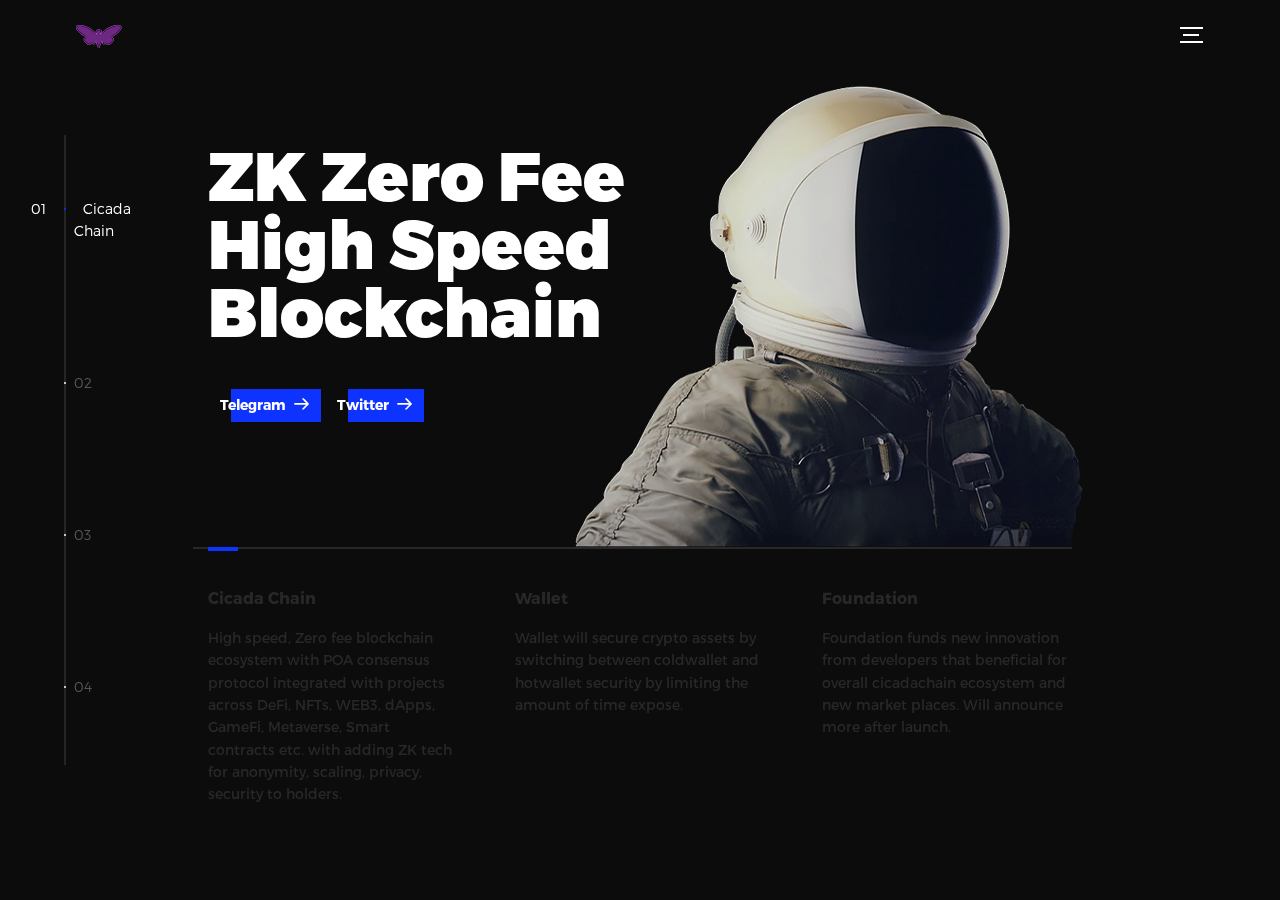
==== commit 5ba341cd: "104" ====
--- a/index.html
+++ b/index.html
@@ -1,10 +1,10 @@
 <!DOCTYPE html>
 <html lang="en">
 <head>
-  <title>Moon Chain</title>
+  <title>Cicada Chain</title>
   <meta charset="utf-8">
   <meta name="viewport" content="width=device-width, initial-scale=1">
-  <meta http-equiv="X-UA-Compatible" content="IE=edge">
+  <meta https-equiv="X-UA-Compatible" content="IE=edge">
   <meta name="description" content="Zero fees blockchain">
   <meta name="keywords" content="Zero fees, blockchain, bnb, elon musk, ethoreum ">
   <meta name="author" content="Cicada Chain">
@@ -48,8 +48,8 @@
             <div class="intro">
               <div class="intro--banner">
                 <h1>ZK Zero Fee<br> High Speed <br> Blockchain</h1>
-                 <a href="https://t.me/moonChainPortal"> <button class="cta bcolor">Telegram
-                  <svg version="1.1" id="Layer_1" xmlns="http://www.w3.org/2000/svg" xmlns:xlink="http://www.w3.org/1999/xlink" x="0px" y="0px" viewBox="0 0 150 118" style="enable-background:new 0 0 150 118;" xml:space="preserve">
+                 <a href="https://t.me/Cicadachain"> <button class="cta bcolor">Telegram
+                  <svg version="1.1" id="Layer_1" xmlns="https://www.w3.org/2000/svg" xmlns:xlink="https://www.w3.org/1999/xlink" x="0px" y="0px" viewBox="0 0 150 118" style="enable-background:new 0 0 150 118;" xml:space="preserve">
 		    <g transform="translate(0.000000,118.000000) scale(0.100000,-0.100000)">
 	            	<path d="M870,1167c-34-17-55-57-46-90c3-15,81-100,194-211l187-185l-565-1c-431,0-571-3-590-13c-55-28-64-94-18-137c21-20,33-20,597-20h575l-192-193C800,103,794,94,849,39c20-20,39-29,61-29c28,0,63,30,298,262c147,144,272,271,279,282c30,51,23,60-219,304C947,1180,926,1196,870,1167z"/>
 		    </g>
@@ -57,8 +57,8 @@
 		<span class="btn-background"></span>
 		</button></a>
 
-		<a href="https://twitter.com/MoonetworkDao"><button class="cta bcolor">Twitter
-		  <svg version="1.1" id="Layer_1" xmlns="http://www.w3.org/2000/svg" xmlns:xlink="http://www.w3.org/1999/xlink" x="0px" y="0px" viewBox="0 0 150 118" style="enable-background:new 0 0 150 118;" xml:space="preserve">
+		<a href="https://twitter.com/CICADACHAIN"><button class="cta bcolor">Twitter
+		  <svg version="1.1" id="Layer_1" xmlns="https://www.w3.org/2000/svg" xmlns:xlink="https://www.w3.org/1999/xlink" x="0px" y="0px" viewBox="0 0 150 118" style="enable-background:new 0 0 150 118;" xml:space="preserve">
 		     <g transform="translate(0.000000,118.000000) scale(0.100000,-0.100000)">
 			<path d="M870,1167c-34-17-55-57-46-90c3-15,81-100,194-211l187-185l-565-1c-431,0-571-3-590-13c-55-28-64-94-18-137c21-20,33-20,597-20h575l-192-193C800,103,794,94,849,39c20-20,39-29,61-29c28,0,63,30,298,262c147,144,272,271,279,282c30,51,23,60-219,304C947,1180,926,1196,870,1167z"/>
 		     </g>
@@ -71,7 +71,7 @@
               <div class="intro--options">
                 <a href="#0">
                   <h3>Cicada Chain</h3>
-                  <p>High speed, Zero fee, ZK tech blockchain ecosystem with POA consensus protocol integrated with projects across DeFi, NFTs, WEB3, dApps, GameFi, Metaverse, Smart contracts etc. with adding ZK tech for anonymity, scaling, privacy, security to holders.</p>
+                  <p>High speed, Zero fee blockchain ecosystem with POA consensus protocol integrated with projects across DeFi, NFTs, WEB3, dApps, GameFi, Metaverse, Smart contracts etc. with adding ZK tech for anonymity, scaling, privacy, security to holders.</p>
                 </a>
                 <a href="#0">
                   <h3>Wallet</h3>
@@ -94,7 +94,7 @@
                       <div class="slider--item-image">
                         <img src="assets/img/stake.png" alt="Victory">
                       </div>
-                      <p class="slider--item-title">5% Marketing</p>
+                      <p class="slider--item-title">7% Marketing</p>
                       <p class="slider--item-description"></p>
                     </a>
                   </li>
@@ -103,7 +103,7 @@
                       <div class="slider--item-image">
                         <img src="assets/img/lp.jpg" alt="Metiew and Smith">
                       </div>
-                      <p class="slider--item-title">3% Liquidity Pool</p>
+                      <p class="slider--item-title">2% Liquidity Pool</p>
                       <p class="slider--item-description"></p>
                     </a>
                   </li>
@@ -112,7 +112,7 @@
                       <div class="slider--item-image">
                         <img src="assets/img/dev.jpg" alt="Alex Nowak">
                       </div>
-                      <p class="slider--item-title">2% Development</p>
+                      <p class="slider--item-title">1% Development</p>
                       <p class="slider--item-description"></p>
                     </a>
                   </li>
@@ -179,4 +179,4 @@
 <script>window.jQuery || document.write('<script src="assets/js/vendor/jquery-2.2.4.min.js"><\/script>')</script>
 <script src="assets/js/functions-min.js"></script>
 </body>
-</html>+</html>
